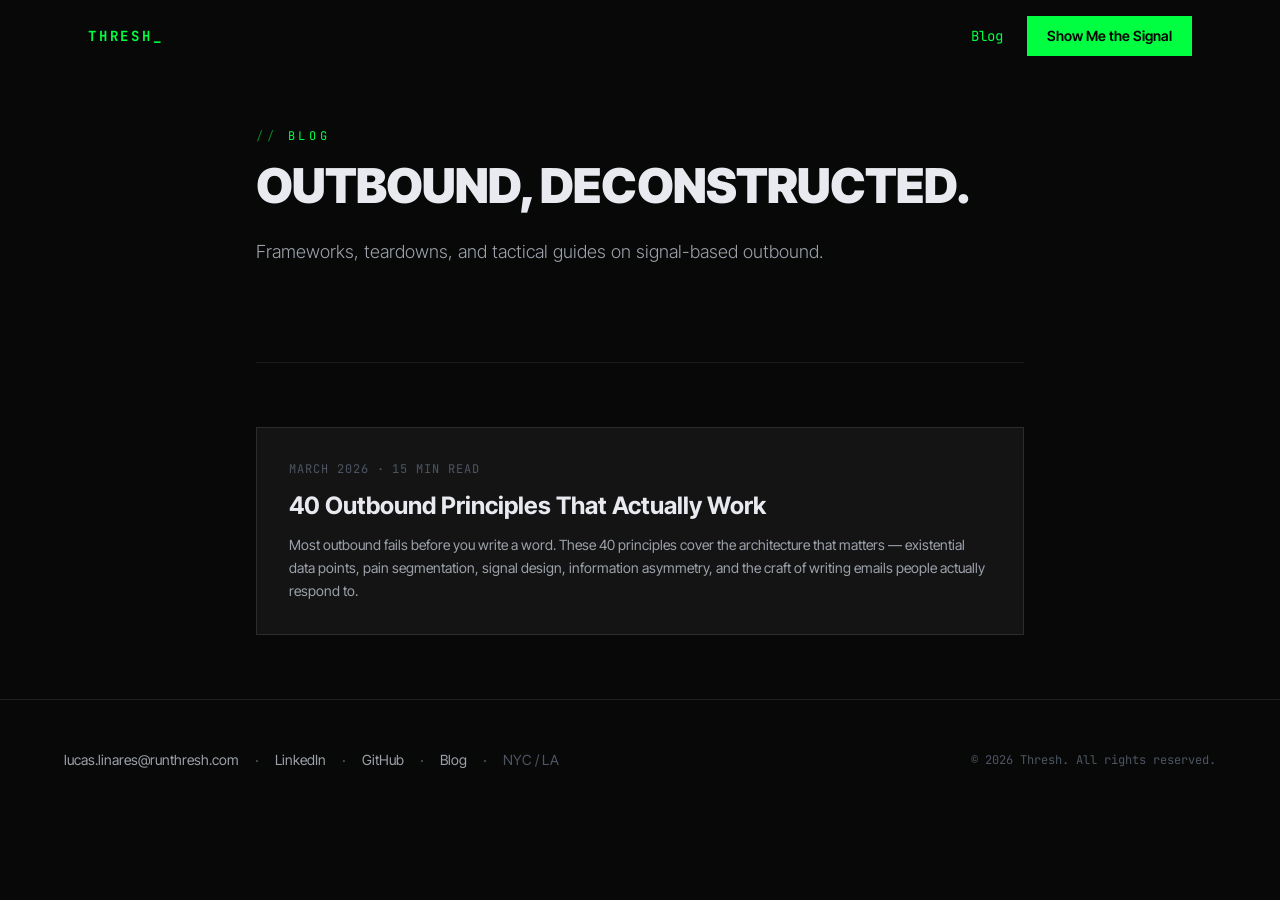
==== blog/index.html @ e8a2a262 "Fix sitemap namespace error and defer blog CSS loading GSC flagged "Incorrect namespace" on sitemap " ====
<!DOCTYPE html>
<html lang="en" class="scroll-smooth">
<head>
    <meta charset="UTF-8">
    <meta name="viewport" content="width=device-width, initial-scale=1.0">
    <title>Blog — Thresh</title>
    <meta name="description" content="Frameworks, teardowns, and tactical guides on signal-based outbound. No fluff. No theory without examples.">
    <meta name="robots" content="index, follow">
    <meta name="theme-color" content="#080808">
    <link rel="icon" href="data:image/svg+xml,<svg xmlns='http://www.w3.org/2000/svg' viewBox='0 0 100 100'><rect width='100' height='100' fill='%23080808'/><text x='50' y='72' font-size='60' font-family='monospace' font-weight='bold' fill='%2300FF41' text-anchor='middle'>T_</text></svg>">
    <link rel="canonical" href="https://runthresh.com/blog/">

    <!-- Open Graph -->
    <meta property="og:type" content="website">
    <meta property="og:title" content="Blog — Thresh">
    <meta property="og:description" content="Frameworks, teardowns, and tactical guides on signal-based outbound. No fluff. No theory without examples.">
    <meta property="og:url" content="https://runthresh.com/blog/">
    <meta property="og:image" content="https://runthresh.com/og-image.png">
    <meta property="og:site_name" content="Thresh">

    <!-- Twitter -->
    <meta name="twitter:card" content="summary_large_image">
    <meta name="twitter:title" content="Blog — Thresh">
    <meta name="twitter:description" content="Frameworks, teardowns, and tactical guides on signal-based outbound. No fluff. No theory without examples.">
    <meta name="twitter:image" content="https://runthresh.com/og-image.png">

    <link rel="preconnect" href="https://fonts.googleapis.com">
    <link rel="preconnect" href="https://fonts.gstatic.com" crossorigin>
    <link rel="preload" as="style" href="https://fonts.googleapis.com/css2?family=Inter+Tight:wght@400;500;600;700;800;900&family=JetBrains+Mono:wght@400;500;700&display=swap" onload="this.onload=null;this.rel='stylesheet'">
    <noscript><link rel="stylesheet" href="https://fonts.googleapis.com/css2?family=Inter+Tight:wght@400;500;600;700;800;900&family=JetBrains+Mono:wght@400;500;700&display=swap"></noscript>

    <link rel="preload" as="style" href="../output.css" onload="this.onload=null;this.rel='stylesheet'">
    <noscript><link rel="stylesheet" href="../output.css"></noscript>
</head>

<body class="bg-brand-bg text-brand-text font-body antialiased">

    <!-- Navigation -->
    <nav class="fixed top-0 left-0 right-0 z-50 border-b border-transparent">
        <div class="max-w-6xl mx-auto px-6 py-4 flex items-center justify-between">
            <a href="/" class="font-mono font-bold text-sm tracking-[0.2em] text-brand-accent hover:text-brand-accent-hover transition-colors">
                THRESH_
            </a>
            <div class="flex items-center gap-6">
                <a href="/blog/" class="text-sm font-mono text-brand-accent transition-colors">Blog</a>
                <a href="/#contact" class="text-sm font-body font-semibold bg-brand-accent text-black px-5 py-2.5 hover:bg-brand-accent-hover btn-primary transition-all">
                    Show Me the Signal
                </a>
            </div>
        </div>
    </nav>

    <main class="relative z-10">

        <section class="pt-32 pb-16 sm:pb-24 px-6">
            <div class="max-w-3xl mx-auto">
                <div class="reveal">
                    <p class="section-label text-xs tracking-[0.3em] text-brand-accent uppercase mb-4">Blog</p>
                    <h1 class="font-display font-[900] section-heading text-3xl sm:text-4xl md:text-5xl leading-[1.1] mb-6">
                        Outbound, deconstructed.
                    </h1>
                    <p class="text-brand-muted text-lg leading-relaxed max-w-2xl font-light">
                        Frameworks, teardowns, and tactical guides on signal-based outbound.
                    </p>
                </div>
            </div>
        </section>

        <div class="divider max-w-3xl mx-auto"></div>

        <section class="py-12 sm:py-16 px-6">
            <div class="max-w-3xl mx-auto">
                <a href="/blog/40-outbound-principles/" class="blog-card reveal">
                    <p class="article-meta mb-3">March 2026 &middot; 15 min read</p>
                    <h2 class="font-display font-bold text-xl sm:text-2xl text-brand-text mb-3">
                        40 Outbound Principles That Actually Work
                    </h2>
                    <p class="text-brand-muted text-sm leading-relaxed">
                        Most outbound fails before you write a word. These 40 principles cover the architecture that matters — existential data points, pain segmentation, signal design, information asymmetry, and the craft of writing emails people actually respond to.
                    </p>
                </a>
            </div>
        </section>

    </main>

    <!-- Footer -->
    <footer class="border-t border-brand-border px-6 py-12 relative z-10">
        <div class="max-w-6xl mx-auto flex flex-col sm:flex-row items-center justify-between gap-6">
            <div class="flex flex-col sm:flex-row items-center gap-4">
                <a href="mailto:lucas.linares@runthresh.com" class="text-sm text-brand-muted hover:text-brand-accent transition-colors">
                    lucas.linares@runthresh.com
                </a>
                <span class="hidden sm:inline text-brand-faint">&middot;</span>
                <a href="https://www.linkedin.com/in/lucas-linares1/" rel="noopener noreferrer" class="text-sm text-brand-muted hover:text-brand-accent transition-colors">
                    LinkedIn
                </a>
                <span class="hidden sm:inline text-brand-faint">&middot;</span>
                <a href="https://github.com/lucasvibecoder" rel="noopener noreferrer" class="text-sm text-brand-muted hover:text-brand-accent transition-colors">
                    GitHub
                </a>
                <span class="hidden sm:inline text-brand-faint">&middot;</span>
                <a href="/blog/" class="text-sm text-brand-muted hover:text-brand-accent transition-colors">
                    Blog
                </a>
                <span class="hidden sm:inline text-brand-faint">&middot;</span>
                <span class="text-sm text-brand-faint">NYC / LA</span>
            </div>
            <p class="font-mono text-xs text-brand-faint">&copy; 2026 Thresh. All rights reserved.</p>
        </div>
    </footer>

    <script>
        // Scroll reveal
        const observer = new IntersectionObserver((entries) => {
            entries.forEach(entry => {
                if (entry.isIntersecting) {
                    entry.target.classList.add('active');
                    observer.unobserve(entry.target);
                }
            });
        }, { threshold: 0.05, rootMargin: '0px 0px -15px 0px' });
        document.querySelectorAll('.reveal').forEach(el => observer.observe(el));

        // Nav scroll behavior
        const nav = document.querySelector('nav');
        let ticking = false;
        window.addEventListener('scroll', () => {
            if (!ticking) {
                requestAnimationFrame(() => {
                    nav.classList.toggle('scrolled', window.scrollY > 60);
                    ticking = false;
                });
                ticking = true;
            }
        });
    </script>

    <!-- Vercel Analytics + Speed Insights -->
    <script defer src="/_vercel/insights/script.js"></script>
    <script>window.si = window.si || function () { (window.siq = window.siq || []).push(arguments); };</script>
    <script defer src="/_vercel/speed-insights/script.js"></script>

</body>
</html>
---- output.css ----
/*! tailwindcss v4.2.1 | MIT License | https://tailwindcss.com */
@layer properties{@supports (((-webkit-hyphens:none)) and (not (margin-trim:inline))) or ((-moz-orient:inline) and (not (color:rgb(from red r g b)))){*,:before,:after,::backdrop{--tw-space-y-reverse:0;--tw-border-style:solid;--tw-leading:initial;--tw-font-weight:initial;--tw-tracking:initial;--tw-outline-style:solid;--tw-ease:initial}}}@layer theme{:root,:host{--font-sans:ui-sans-serif, system-ui, sans-serif, "Apple Color Emoji", "Segoe UI Emoji", "Segoe UI Symbol", "Noto Color Emoji";--font-mono:"JetBrains Mono", monospace;--color-black:#000;--color-white:#fff;--spacing:.25rem;--container-xl:36rem;--container-2xl:42rem;--container-3xl:48rem;--container-4xl:56rem;--container-5xl:64rem;--container-6xl:72rem;--text-xs:.75rem;--text-xs--line-height:calc(1 / .75);--text-sm:.875rem;--text-sm--line-height:calc(1.25 / .875);--text-base:1rem;--text-base--line-height:calc(1.5 / 1);--text-lg:1.125rem;--text-lg--line-height:calc(1.75 / 1.125);--text-xl:1.25rem;--text-xl--line-height:calc(1.75 / 1.25);--text-2xl:1.5rem;--text-2xl--line-height:calc(2 / 1.5);--text-3xl:1.875rem;--text-3xl--line-height:calc(2.25 / 1.875);--text-4xl:2.25rem;--text-4xl--line-height:calc(2.5 / 2.25);--text-5xl:3rem;--text-5xl--line-height:1;--text-6xl:3.75rem;--text-6xl--line-height:1;--text-7xl:4.5rem;--text-7xl--line-height:1;--font-weight-light:300;--font-weight-medium:500;--font-weight-semibold:600;--font-weight-bold:700;--tracking-tight:-.025em;--tracking-wider:.05em;--leading-relaxed:1.625;--ease-in-out:cubic-bezier(.4, 0, .2, 1);--default-transition-duration:.15s;--default-transition-timing-function:cubic-bezier(.4, 0, .2, 1);--default-font-family:var(--font-sans);--default-mono-font-family:var(--font-mono);--color-brand-bg:#080808;--color-brand-surface:#141414;--color-brand-border:#ffffff1a;--color-brand-accent:#00ff41;--color-brand-accent-hover:#3f6;--color-brand-secondary:#d4622b;--color-brand-text:#e8eaf0;--color-brand-muted:#9ca1aa;--color-brand-faint:#4d5562;--font-display:"Inter Tight", sans-serif;--font-body:"Inter Tight", sans-serif}}@layer base{*,:after,:before,::backdrop{box-sizing:border-box;border:0 solid;margin:0;padding:0}::file-selector-button{box-sizing:border-box;border:0 solid;margin:0;padding:0}html,:host{-webkit-text-size-adjust:100%;tab-size:4;line-height:1.5;font-family:var(--default-font-family,ui-sans-serif, system-ui, sans-serif, "Apple Color Emoji", "Segoe UI Emoji", "Segoe UI Symbol", "Noto Color Emoji");font-feature-settings:var(--default-font-feature-settings,normal);font-variation-settings:var(--default-font-variation-settings,normal);-webkit-tap-highlight-color:transparent}hr{height:0;color:inherit;border-top-width:1px}abbr:where([title]){-webkit-text-decoration:underline dotted;text-decoration:underline dotted}h1,h2,h3,h4,h5,h6{font-size:inherit;font-weight:inherit}a{color:inherit;-webkit-text-decoration:inherit;-webkit-text-decoration:inherit;-webkit-text-decoration:inherit;text-decoration:inherit}b,strong{font-weight:bolder}code,kbd,samp,pre{font-family:var(--default-mono-font-family,ui-monospace, SFMono-Regular, Menlo, Monaco, Consolas, "Liberation Mono", "Courier New", monospace);font-feature-settings:var(--default-mono-font-feature-settings,normal);font-variation-settings:var(--default-mono-font-variation-settings,normal);font-size:1em}small{font-size:80%}sub,sup{vertical-align:baseline;font-size:75%;line-height:0;position:relative}sub{bottom:-.25em}sup{top:-.5em}table{text-indent:0;border-color:inherit;border-collapse:collapse}:-moz-focusring{outline:auto}progress{vertical-align:baseline}summary{display:list-item}ol,ul,menu{list-style:none}img,svg,video,canvas,audio,iframe,embed,object{vertical-align:middle;display:block}img,video{max-width:100%;height:auto}button,input,select,optgroup,textarea{font:inherit;font-feature-settings:inherit;font-variation-settings:inherit;letter-spacing:inherit;color:inherit;opacity:1;background-color:#0000;border-radius:0}::file-selector-button{font:inherit;font-feature-settings:inherit;font-variation-settings:inherit;letter-spacing:inherit;color:inherit;opacity:1;background-color:#0000;border-radius:0}:where(select:is([multiple],[size])) optgroup{font-weight:bolder}:where(select:is([multiple],[size])) optgroup option{padding-inline-start:20px}::file-selector-button{margin-inline-end:4px}::placeholder{opacity:1}@supports (not ((-webkit-appearance:-apple-pay-button))) or (contain-intrinsic-size:1px){::placeholder{color:currentColor}@supports (color:color-mix(in lab, red, red)){::placeholder{color:color-mix(in oklab, currentcolor 50%, transparent)}}}textarea{resize:vertical}::-webkit-search-decoration{-webkit-appearance:none}::-webkit-date-and-time-value{min-height:1lh;text-align:inherit}::-webkit-datetime-edit{display:inline-flex}::-webkit-datetime-edit-fields-wrapper{padding:0}::-webkit-datetime-edit{padding-block:0}::-webkit-datetime-edit-year-field{padding-block:0}::-webkit-datetime-edit-month-field{padding-block:0}::-webkit-datetime-edit-day-field{padding-block:0}::-webkit-datetime-edit-hour-field{padding-block:0}::-webkit-datetime-edit-minute-field{padding-block:0}::-webkit-datetime-edit-second-field{padding-block:0}::-webkit-datetime-edit-millisecond-field{padding-block:0}::-webkit-datetime-edit-meridiem-field{padding-block:0}::-webkit-calendar-picker-indicator{line-height:1}:-moz-ui-invalid{box-shadow:none}button,input:where([type=button],[type=reset],[type=submit]){appearance:button}::file-selector-button{appearance:button}::-webkit-inner-spin-button{height:auto}::-webkit-outer-spin-button{height:auto}[hidden]:where(:not([hidden=until-found])){display:none!important}}@layer components;@layer utilities{.invisible{visibility:hidden}.visible{visibility:visible}.fixed{position:fixed}.relative{position:relative}.static{position:static}.start{inset-inline-start:var(--spacing)}.end{inset-inline-end:var(--spacing)}.top-0{top:calc(var(--spacing) * 0)}.right-0{right:calc(var(--spacing) * 0)}.left-0{left:calc(var(--spacing) * 0)}.z-10{z-index:10}.z-50{z-index:50}.container{width:100%}@media (min-width:40rem){.container{max-width:40rem}}@media (min-width:48rem){.container{max-width:48rem}}@media (min-width:64rem){.container{max-width:64rem}}@media (min-width:80rem){.container{max-width:80rem}}@media (min-width:96rem){.container{max-width:96rem}}.mx-auto{margin-inline:auto}.my-12{margin-block:calc(var(--spacing) * 12)}.mt-4{margin-top:calc(var(--spacing) * 4)}.mt-8{margin-top:calc(var(--spacing) * 8)}.mt-10{margin-top:calc(var(--spacing) * 10)}.mt-16{margin-top:calc(var(--spacing) * 16)}.mb-2{margin-bottom:calc(var(--spacing) * 2)}.mb-3{margin-bottom:calc(var(--spacing) * 3)}.mb-4{margin-bottom:calc(var(--spacing) * 4)}.mb-6{margin-bottom:calc(var(--spacing) * 6)}.mb-8{margin-bottom:calc(var(--spacing) * 8)}.mb-10{margin-bottom:calc(var(--spacing) * 10)}.mb-12{margin-bottom:calc(var(--spacing) * 12)}.mb-16{margin-bottom:calc(var(--spacing) * 16)}.block{display:block}.flex{display:flex}.grid{display:grid}.hidden{display:none}.inline{display:inline}.inline-block{display:inline-block}.table{display:table}.h-2{height:calc(var(--spacing) * 2)}.h-5{height:calc(var(--spacing) * 5)}.min-h-screen{min-height:100vh}.w-2{width:calc(var(--spacing) * 2)}.w-full{width:100%}.max-w-2xl{max-width:var(--container-2xl)}.max-w-3xl{max-width:var(--container-3xl)}.max-w-4xl{max-width:var(--container-4xl)}.max-w-5xl{max-width:var(--container-5xl)}.max-w-6xl{max-width:var(--container-6xl)}.max-w-xl{max-width:var(--container-xl)}.grow{flex-grow:1}.scroll-mt-20{scroll-margin-top:calc(var(--spacing) * 20)}.grid-cols-1{grid-template-columns:repeat(1,minmax(0,1fr))}.flex-col{flex-direction:column}.items-center{align-items:center}.justify-between{justify-content:space-between}.justify-center{justify-content:center}.gap-2{gap:calc(var(--spacing) * 2)}.gap-4{gap:calc(var(--spacing) * 4)}.gap-5{gap:calc(var(--spacing) * 5)}.gap-6{gap:calc(var(--spacing) * 6)}.gap-8{gap:calc(var(--spacing) * 8)}.gap-16{gap:calc(var(--spacing) * 16)}:where(.space-y-5>:not(:last-child)){--tw-space-y-reverse:0;margin-block-start:calc(calc(var(--spacing) * 5) * var(--tw-space-y-reverse));margin-block-end:calc(calc(var(--spacing) * 5) * calc(1 - var(--tw-space-y-reverse)))}:where(.space-y-8>:not(:last-child)){--tw-space-y-reverse:0;margin-block-start:calc(calc(var(--spacing) * 8) * var(--tw-space-y-reverse));margin-block-end:calc(calc(var(--spacing) * 8) * calc(1 - var(--tw-space-y-reverse)))}.overflow-hidden{overflow:hidden}.scroll-smooth{scroll-behavior:smooth}.rounded{border-radius:.25rem}.border{border-style:var(--tw-border-style);border-width:1px}.border-t{border-top-style:var(--tw-border-style);border-top-width:1px}.border-b{border-bottom-style:var(--tw-border-style);border-bottom-width:1px}.border-brand-border{border-color:var(--color-brand-border)}.border-brand-secondary{border-color:var(--color-brand-secondary)}.border-transparent{border-color:#0000}.bg-brand-accent{background-color:var(--color-brand-accent)}.bg-brand-bg{background-color:var(--color-brand-bg)}.bg-brand-surface{background-color:var(--color-brand-surface)}.p-6{padding:calc(var(--spacing) * 6)}.p-8{padding:calc(var(--spacing) * 8)}.p-10{padding:calc(var(--spacing) * 10)}.px-5{padding-inline:calc(var(--spacing) * 5)}.px-6{padding-inline:calc(var(--spacing) * 6)}.px-8{padding-inline:calc(var(--spacing) * 8)}.py-2\.5{padding-block:calc(var(--spacing) * 2.5)}.py-4{padding-block:calc(var(--spacing) * 4)}.py-8{padding-block:calc(var(--spacing) * 8)}.py-12{padding-block:calc(var(--spacing) * 12)}.py-16{padding-block:calc(var(--spacing) * 16)}.py-24{padding-block:calc(var(--spacing) * 24)}.pt-2{padding-top:calc(var(--spacing) * 2)}.pt-20{padding-top:calc(var(--spacing) * 20)}.pt-32{padding-top:calc(var(--spacing) * 32)}.pb-8{padding-bottom:calc(var(--spacing) * 8)}.pb-12{padding-bottom:calc(var(--spacing) * 12)}.pb-16{padding-bottom:calc(var(--spacing) * 16)}.text-center{text-align:center}.font-body{font-family:var(--font-body)}.font-display{font-family:var(--font-display)}.font-mono{font-family:var(--font-mono)}.text-2xl{font-size:var(--text-2xl);line-height:var(--tw-leading,var(--text-2xl--line-height))}.text-3xl{font-size:var(--text-3xl);line-height:var(--tw-leading,var(--text-3xl--line-height))}.text-4xl{font-size:var(--text-4xl);line-height:var(--tw-leading,var(--text-4xl--line-height))}.text-base{font-size:var(--text-base);line-height:var(--tw-leading,var(--text-base--line-height))}.text-lg{font-size:var(--text-lg);line-height:var(--tw-leading,var(--text-lg--line-height))}.text-sm{font-size:var(--text-sm);line-height:var(--tw-leading,var(--text-sm--line-height))}.text-xl{font-size:var(--text-xl);line-height:var(--tw-leading,var(--text-xl--line-height))}.text-xs{font-size:var(--text-xs);line-height:var(--tw-leading,var(--text-xs--line-height))}.text-\[10px\]{font-size:10px}.leading-\[1\.1\]{--tw-leading:1.1;line-height:1.1}.leading-\[1\.05\]{--tw-leading:1.05;line-height:1.05}.leading-relaxed{--tw-leading:var(--leading-relaxed);line-height:var(--leading-relaxed)}.font-\[900\]{--tw-font-weight:900;font-weight:900}.font-bold{--tw-font-weight:var(--font-weight-bold);font-weight:var(--font-weight-bold)}.font-light{--tw-font-weight:var(--font-weight-light);font-weight:var(--font-weight-light)}.font-medium{--tw-font-weight:var(--font-weight-medium);font-weight:var(--font-weight-medium)}.font-semibold{--tw-font-weight:var(--font-weight-semibold);font-weight:var(--font-weight-semibold)}.tracking-\[0\.2em\]{--tw-tracking:.2em;letter-spacing:.2em}.tracking-\[0\.3em\]{--tw-tracking:.3em;letter-spacing:.3em}.tracking-\[0\.15em\]{--tw-tracking:.15em;letter-spacing:.15em}.tracking-tight{--tw-tracking:var(--tracking-tight);letter-spacing:var(--tracking-tight)}.tracking-wider{--tw-tracking:var(--tracking-wider);letter-spacing:var(--tracking-wider)}.text-black{color:var(--color-black)}.text-brand-accent{color:var(--color-brand-accent)}.text-brand-faint{color:var(--color-brand-faint)}.text-brand-muted{color:var(--color-brand-muted)}.text-brand-secondary{color:var(--color-brand-secondary)}.text-brand-text{color:var(--color-brand-text)}.uppercase{text-transform:uppercase}.antialiased{-webkit-font-smoothing:antialiased;-moz-osx-font-smoothing:grayscale}.opacity-40{opacity:.4}.outline{outline-style:var(--tw-outline-style);outline-width:1px}.transition{transition-property:color,background-color,border-color,outline-color,text-decoration-color,fill,stroke,--tw-gradient-from,--tw-gradient-via,--tw-gradient-to,opacity,box-shadow,transform,translate,scale,rotate,filter,-webkit-backdrop-filter,backdrop-filter,display,content-visibility,overlay,pointer-events;transition-timing-function:var(--tw-ease,var(--default-transition-timing-function));transition-duration:var(--tw-duration,var(--default-transition-duration))}.transition-all{transition-property:all;transition-timing-function:var(--tw-ease,var(--default-transition-timing-function));transition-duration:var(--tw-duration,var(--default-transition-duration))}.transition-colors{transition-property:color,background-color,border-color,outline-color,text-decoration-color,fill,stroke,--tw-gradient-from,--tw-gradient-via,--tw-gradient-to;transition-timing-function:var(--tw-ease,var(--default-transition-timing-function));transition-duration:var(--tw-duration,var(--default-transition-duration))}.transition-opacity{transition-property:opacity;transition-timing-function:var(--tw-ease,var(--default-transition-timing-function));transition-duration:var(--tw-duration,var(--default-transition-duration))}.ease-in-out{--tw-ease:var(--ease-in-out);transition-timing-function:var(--ease-in-out)}@media (hover:hover){.hover\:bg-brand-accent-hover:hover{background-color:var(--color-brand-accent-hover)}.hover\:bg-brand-secondary:hover{background-color:var(--color-brand-secondary)}.hover\:text-brand-accent:hover{color:var(--color-brand-accent)}.hover\:text-brand-accent-hover:hover{color:var(--color-brand-accent-hover)}.hover\:text-white:hover{color:var(--color-white)}.hover\:opacity-70:hover{opacity:.7}}@media (min-width:40rem){.sm\:mt-0{margin-top:calc(var(--spacing) * 0)}.sm\:block{display:block}.sm\:inline{display:inline}.sm\:w-auto{width:auto}.sm\:grid-cols-2{grid-template-columns:repeat(2,minmax(0,1fr))}.sm\:flex-row{flex-direction:row}.sm\:p-16{padding:calc(var(--spacing) * 16)}.sm\:py-12{padding-block:calc(var(--spacing) * 12)}.sm\:py-16{padding-block:calc(var(--spacing) * 16)}.sm\:py-20{padding-block:calc(var(--spacing) * 20)}.sm\:py-24{padding-block:calc(var(--spacing) * 24)}.sm\:py-32{padding-block:calc(var(--spacing) * 32)}.sm\:pb-24{padding-bottom:calc(var(--spacing) * 24)}.sm\:pb-32{padding-bottom:calc(var(--spacing) * 32)}.sm\:text-2xl{font-size:var(--text-2xl);line-height:var(--tw-leading,var(--text-2xl--line-height))}.sm\:text-3xl{font-size:var(--text-3xl);line-height:var(--tw-leading,var(--text-3xl--line-height))}.sm\:text-4xl{font-size:var(--text-4xl);line-height:var(--tw-leading,var(--text-4xl--line-height))}.sm\:text-5xl{font-size:var(--text-5xl);line-height:var(--tw-leading,var(--text-5xl--line-height))}.sm\:text-lg{font-size:var(--text-lg);line-height:var(--tw-leading,var(--text-lg--line-height))}}@media (min-width:48rem){.md\:grid-cols-2{grid-template-columns:repeat(2,minmax(0,1fr))}.md\:grid-cols-3{grid-template-columns:repeat(3,minmax(0,1fr))}.md\:text-4xl{font-size:var(--text-4xl);line-height:var(--tw-leading,var(--text-4xl--line-height))}.md\:text-5xl{font-size:var(--text-5xl);line-height:var(--tw-leading,var(--text-5xl--line-height))}.md\:text-6xl{font-size:var(--text-6xl);line-height:var(--tw-leading,var(--text-6xl--line-height))}}@media (min-width:64rem){.lg\:text-7xl{font-size:var(--text-7xl);line-height:var(--tw-leading,var(--text-7xl--line-height))}}}.reveal{opacity:0;will-change:opacity, transform;transition:opacity .5s cubic-bezier(.22,1,.36,1),transform .5s cubic-bezier(.22,1,.36,1);transform:translateY(20px)}.reveal.active{opacity:1;transform:translateY(0)}.stagger>.reveal:first-child{transition-delay:0s}.stagger>.reveal:nth-child(2){transition-delay:.12s}.stagger>.reveal:nth-child(3){transition-delay:.24s}.stagger>.reveal:nth-child(4){transition-delay:.36s}nav{transition:background-color .3s cubic-bezier(.4,1,.75,.9),border-color .3s cubic-bezier(.4,1,.75,.9),box-shadow .3s cubic-bezier(.4,1,.75,.9)}nav.scrolled{background-color:#080808f2;box-shadow:0 1px #ffffff0f,0 4px 12px #0000004d}@media (min-width:768px){nav.scrolled{-webkit-backdrop-filter:blur(16px);background-color:#080808eb}}.panel{transition:box-shadow .3s cubic-bezier(.4,1,.75,.9),transform .3s cubic-bezier(.4,1,.75,.9);box-shadow:inset 0 0 0 1px #ffffff1a,inset 0 .5px #ffffff0f,0 0 10px #00000026}@media (min-width:768px){.card-lift{transition:box-shadow .3s cubic-bezier(.4,1,.75,.9),transform .3s cubic-bezier(.4,1,.75,.9)}.card-lift:hover{transform:translateY(-2px);box-shadow:inset 0 0 0 1px #00ff4140,inset 0 .5px #00ff4126,0 4px 24px #00ff4114}}.btn-primary{transition:all .3s cubic-bezier(.4,1,.75,.9)}.btn-primary:hover{box-shadow:0 4px 20px #00ff4140}.btn-secondary{transition:all .3s cubic-bezier(.4,1,.75,.9)}.btn-secondary:hover{box-shadow:0 4px 20px #d4622b40}.divider{background:#ffffff14;height:1px}.headline-accent{color:#00ff41}.section-heading{text-transform:uppercase;letter-spacing:-.02em}.section-label{font-family:JetBrains Mono,monospace}.section-label:before{content:"// ";opacity:.5}.email-card{background:#111;border:none;border-radius:0;font-family:JetBrains Mono,monospace;overflow:hidden;box-shadow:inset 0 0 0 1px #ffffff1a,inset 0 .5px #ffffff0f,0 0 10px #00000026}.email-bar{background:#181818;border-bottom:1px solid #ffffff14;align-items:center;gap:8px;padding:12px 16px;display:flex}.email-dot{border-radius:0;width:8px;height:8px}.email-dot:first-child{opacity:.3;background:#00ff41}.email-dot:nth-child(2){opacity:.6;background:#00ff41}.email-dot:nth-child(3){opacity:1;background:#00ff41}.email-label{color:#00ff41;letter-spacing:.05em;margin-left:8px;font-family:JetBrains Mono,monospace;font-size:11px}.email-body{color:#c5cbd3;padding:24px 28px;font-size:14px;line-height:1.8}@media (max-width:640px){.email-body{padding:16px 18px;font-size:13px;line-height:1.7}}.provenance-label{letter-spacing:.02em;color:#c5cbd3;font-family:JetBrains Mono,monospace;font-size:13px}.form-input{color:#e8eaf0;background:#111;border:1px solid #0000;border-radius:0;width:100%;min-height:48px;padding:14px 16px;font-family:JetBrains Mono,monospace;font-size:15px;transition:box-shadow .3s cubic-bezier(.4,1,.75,.9);box-shadow:inset 0 0 0 1px #ffffff1a,inset 0 -1px 1px #ffffff0a}.form-input:focus{outline:none;box-shadow:inset 0 0 0 1px #00ff4166,inset 0 -1px 1px #00ff411a}.form-input::placeholder{color:#4d5562}@keyframes gentle-bounce{0%,to{transform:translateY(0)}50%{transform:translateY(6px)}}.list-check li:before{content:">";color:#00ff41;margin-right:12px;font-family:JetBrains Mono,monospace;font-weight:700}.list-x li:before{content:"//";color:#4d5562;margin-right:12px;font-family:JetBrains Mono,monospace;font-weight:700}.typing-cursor:after{content:"█";color:#00ff41;animation:1s step-end infinite blink-cursor}@keyframes blink-cursor{0%,to{opacity:1}50%{opacity:0}}@media (min-width:768px){.signal-monitor{animation:3s ease-in-out infinite signal-glow}}@keyframes signal-glow{0%,to{box-shadow:inset 0 0 0 1px #00ff4114,inset 0 .5px #00ff410a,0 0 #00ff4100}50%{box-shadow:inset 0 0 0 1px #00ff4114,inset 0 .5px #00ff410a,0 0 20px #00ff410f}}.dossier-card{position:relative;overflow:hidden}.dossier-card:before{content:"SIGNAL VERIFIED";color:#00ff410a;letter-spacing:.15em;white-space:nowrap;pointer-events:none;font-family:JetBrains Mono,monospace;font-size:28px;font-weight:700;position:absolute;top:50%;left:50%;transform:translate(-50%,-50%)rotate(-35deg)}@media (hover:hover){.redacted-item{color:#141414;cursor:pointer;background:#141414;padding:2px 4px;transition:color .3s,background .3s}.redacted-item:hover,.redacted-item:focus{color:#00ff41;background:0 0}}.form-input:focus-visible,.btn-primary:focus-visible,.btn-secondary:focus-visible{outline:none;box-shadow:0 0 0 2px #00ff414d}@supports (min-height:100dvh){section.min-h-screen{min-height:100dvh}}@media (min-width:768px){body:after{content:"";pointer-events:none;z-index:1;background:repeating-linear-gradient(0deg,#00ff4102 0 1px,#0000 1px 3px);width:100%;height:100%;position:fixed;top:0;left:0}}.prose{color:#c5cbd3;max-width:48rem;margin-left:auto;margin-right:auto;font-size:17px;line-height:1.8}.prose>*+*{margin-top:1.5em}.prose p{margin-top:1.25em;margin-bottom:1.25em}.prose strong{color:#e8eaf0;font-weight:600}.prose h2{text-transform:uppercase;letter-spacing:-.02em;color:#e8eaf0;border-bottom:1px solid #ffffff1a;margin-top:3rem;margin-bottom:1.5rem;padding-bottom:.75rem;font-family:Inter Tight,sans-serif;font-size:1.5rem;font-weight:700}.prose h3{color:#e8eaf0;margin-top:2rem;margin-bottom:.75rem;font-family:Inter Tight,sans-serif;font-size:1.15rem;font-weight:600}.prose ul{padding-left:0;list-style:none}.prose ul li{margin-bottom:.75em;padding-left:1.75em;position:relative}.prose ul li:before{content:">";color:#00ff41;font-family:JetBrains Mono,monospace;font-weight:700;position:absolute;left:0}.prose ol{counter-reset:prose-counter;padding-left:0;list-style:none}.prose ol li{counter-increment:prose-counter;margin-bottom:.75em;padding-left:2.5em;position:relative}.prose ol li:before{content:counter(prose-counter, decimal-leading-zero) "_";color:#00ff41;font-family:JetBrains Mono,monospace;font-size:.85em;font-weight:500;position:absolute;left:0}.prose blockquote{color:#c5cbd3;background:#141414;border-left:2px solid #00ff41;margin:1.5em 0;padding:1.25em 1.5em;font-family:JetBrains Mono,monospace;font-size:.875rem;line-height:1.7}.prose blockquote p{margin:.5em 0}.prose code{color:#00ff41;background:#00ff4114;padding:.15em .4em;font-family:JetBrains Mono,monospace;font-size:.85em}.prose pre{color:#c5cbd3;background:#111;padding:1.25em 1.5em;font-family:JetBrains Mono,monospace;font-size:.85rem;line-height:1.6;overflow-x:auto;box-shadow:inset 0 0 0 1px #ffffff1a,inset 0 .5px #ffffff0f}.prose pre code{color:inherit;background:0 0;padding:0}.principle{border-bottom:1px solid #ffffff0f;padding:1.25rem 0}.principle:last-child{border-bottom:none}.principle-number{color:#00ff41;margin-bottom:.35rem;font-family:JetBrains Mono,monospace;font-size:.8rem;font-weight:500}.principle-statement{color:#e8eaf0;margin-bottom:.5rem;font-family:Inter Tight,sans-serif;font-size:1rem;font-weight:600;line-height:1.5}.principle-context{color:#9ca1aa;font-size:.9rem;line-height:1.7}.blog-card{background:#141414;border:1px solid #ffffff1a;padding:2rem;text-decoration:none;transition:box-shadow .3s cubic-bezier(.4,1,.75,.9),transform .3s cubic-bezier(.4,1,.75,.9),border-color .3s cubic-bezier(.4,1,.75,.9);display:block}.blog-card:hover{border-color:#00ff4140;transform:translateY(-2px);box-shadow:inset 0 0 0 1px #00ff4126,0 4px 24px #00ff4114}.article-meta{text-transform:uppercase;letter-spacing:.08em;color:#4d5562;font-family:JetBrains Mono,monospace;font-size:.75rem}.back-link{color:#9ca1aa;font-family:JetBrains Mono,monospace;font-size:.8rem;text-decoration:none;transition:color .2s}.back-link:hover{color:#00ff41}@media (max-width:640px){.prose{font-size:15px;line-height:1.75}.prose h2{font-size:1.25rem}.prose blockquote{padding:1em 1.25em;font-size:.8rem}.principle-statement{font-size:.95rem}.principle-context{font-size:.85rem}}@property --tw-space-y-reverse{syntax:"*";inherits:false;initial-value:0}@property --tw-border-style{syntax:"*";inherits:false;initial-value:solid}@property --tw-leading{syntax:"*";inherits:false}@property --tw-font-weight{syntax:"*";inherits:false}@property --tw-tracking{syntax:"*";inherits:false}@property --tw-outline-style{syntax:"*";inherits:false;initial-value:solid}@property --tw-ease{syntax:"*";inherits:false}
---- output.css ----
/*! tailwindcss v4.2.1 | MIT License | https://tailwindcss.com */
@layer properties{@supports (((-webkit-hyphens:none)) and (not (margin-trim:inline))) or ((-moz-orient:inline) and (not (color:rgb(from red r g b)))){*,:before,:after,::backdrop{--tw-space-y-reverse:0;--tw-border-style:solid;--tw-leading:initial;--tw-font-weight:initial;--tw-tracking:initial;--tw-outline-style:solid;--tw-ease:initial}}}@layer theme{:root,:host{--font-sans:ui-sans-serif, system-ui, sans-serif, "Apple Color Emoji", "Segoe UI Emoji", "Segoe UI Symbol", "Noto Color Emoji";--font-mono:"JetBrains Mono", monospace;--color-black:#000;--color-white:#fff;--spacing:.25rem;--container-xl:36rem;--container-2xl:42rem;--container-3xl:48rem;--container-4xl:56rem;--container-5xl:64rem;--container-6xl:72rem;--text-xs:.75rem;--text-xs--line-height:calc(1 / .75);--text-sm:.875rem;--text-sm--line-height:calc(1.25 / .875);--text-base:1rem;--text-base--line-height:calc(1.5 / 1);--text-lg:1.125rem;--text-lg--line-height:calc(1.75 / 1.125);--text-xl:1.25rem;--text-xl--line-height:calc(1.75 / 1.25);--text-2xl:1.5rem;--text-2xl--line-height:calc(2 / 1.5);--text-3xl:1.875rem;--text-3xl--line-height:calc(2.25 / 1.875);--text-4xl:2.25rem;--text-4xl--line-height:calc(2.5 / 2.25);--text-5xl:3rem;--text-5xl--line-height:1;--text-6xl:3.75rem;--text-6xl--line-height:1;--text-7xl:4.5rem;--text-7xl--line-height:1;--font-weight-light:300;--font-weight-medium:500;--font-weight-semibold:600;--font-weight-bold:700;--tracking-tight:-.025em;--tracking-wider:.05em;--leading-relaxed:1.625;--ease-in-out:cubic-bezier(.4, 0, .2, 1);--default-transition-duration:.15s;--default-transition-timing-function:cubic-bezier(.4, 0, .2, 1);--default-font-family:var(--font-sans);--default-mono-font-family:var(--font-mono);--color-brand-bg:#080808;--color-brand-surface:#141414;--color-brand-border:#ffffff1a;--color-brand-accent:#00ff41;--color-brand-accent-hover:#3f6;--color-brand-secondary:#d4622b;--color-brand-text:#e8eaf0;--color-brand-muted:#9ca1aa;--color-brand-faint:#4d5562;--font-display:"Inter Tight", sans-serif;--font-body:"Inter Tight", sans-serif}}@layer base{*,:after,:before,::backdrop{box-sizing:border-box;border:0 solid;margin:0;padding:0}::file-selector-button{box-sizing:border-box;border:0 solid;margin:0;padding:0}html,:host{-webkit-text-size-adjust:100%;tab-size:4;line-height:1.5;font-family:var(--default-font-family,ui-sans-serif, system-ui, sans-serif, "Apple Color Emoji", "Segoe UI Emoji", "Segoe UI Symbol", "Noto Color Emoji");font-feature-settings:var(--default-font-feature-settings,normal);font-variation-settings:var(--default-font-variation-settings,normal);-webkit-tap-highlight-color:transparent}hr{height:0;color:inherit;border-top-width:1px}abbr:where([title]){-webkit-text-decoration:underline dotted;text-decoration:underline dotted}h1,h2,h3,h4,h5,h6{font-size:inherit;font-weight:inherit}a{color:inherit;-webkit-text-decoration:inherit;-webkit-text-decoration:inherit;-webkit-text-decoration:inherit;text-decoration:inherit}b,strong{font-weight:bolder}code,kbd,samp,pre{font-family:var(--default-mono-font-family,ui-monospace, SFMono-Regular, Menlo, Monaco, Consolas, "Liberation Mono", "Courier New", monospace);font-feature-settings:var(--default-mono-font-feature-settings,normal);font-variation-settings:var(--default-mono-font-variation-settings,normal);font-size:1em}small{font-size:80%}sub,sup{vertical-align:baseline;font-size:75%;line-height:0;position:relative}sub{bottom:-.25em}sup{top:-.5em}table{text-indent:0;border-color:inherit;border-collapse:collapse}:-moz-focusring{outline:auto}progress{vertical-align:baseline}summary{display:list-item}ol,ul,menu{list-style:none}img,svg,video,canvas,audio,iframe,embed,object{vertical-align:middle;display:block}img,video{max-width:100%;height:auto}button,input,select,optgroup,textarea{font:inherit;font-feature-settings:inherit;font-variation-settings:inherit;letter-spacing:inherit;color:inherit;opacity:1;background-color:#0000;border-radius:0}::file-selector-button{font:inherit;font-feature-settings:inherit;font-variation-settings:inherit;letter-spacing:inherit;color:inherit;opacity:1;background-color:#0000;border-radius:0}:where(select:is([multiple],[size])) optgroup{font-weight:bolder}:where(select:is([multiple],[size])) optgroup option{padding-inline-start:20px}::file-selector-button{margin-inline-end:4px}::placeholder{opacity:1}@supports (not ((-webkit-appearance:-apple-pay-button))) or (contain-intrinsic-size:1px){::placeholder{color:currentColor}@supports (color:color-mix(in lab, red, red)){::placeholder{color:color-mix(in oklab, currentcolor 50%, transparent)}}}textarea{resize:vertical}::-webkit-search-decoration{-webkit-appearance:none}::-webkit-date-and-time-value{min-height:1lh;text-align:inherit}::-webkit-datetime-edit{display:inline-flex}::-webkit-datetime-edit-fields-wrapper{padding:0}::-webkit-datetime-edit{padding-block:0}::-webkit-datetime-edit-year-field{padding-block:0}::-webkit-datetime-edit-month-field{padding-block:0}::-webkit-datetime-edit-day-field{padding-block:0}::-webkit-datetime-edit-hour-field{padding-block:0}::-webkit-datetime-edit-minute-field{padding-block:0}::-webkit-datetime-edit-second-field{padding-block:0}::-webkit-datetime-edit-millisecond-field{padding-block:0}::-webkit-datetime-edit-meridiem-field{padding-block:0}::-webkit-calendar-picker-indicator{line-height:1}:-moz-ui-invalid{box-shadow:none}button,input:where([type=button],[type=reset],[type=submit]){appearance:button}::file-selector-button{appearance:button}::-webkit-inner-spin-button{height:auto}::-webkit-outer-spin-button{height:auto}[hidden]:where(:not([hidden=until-found])){display:none!important}}@layer components;@layer utilities{.invisible{visibility:hidden}.visible{visibility:visible}.fixed{position:fixed}.relative{position:relative}.static{position:static}.start{inset-inline-start:var(--spacing)}.end{inset-inline-end:var(--spacing)}.top-0{top:calc(var(--spacing) * 0)}.right-0{right:calc(var(--spacing) * 0)}.left-0{left:calc(var(--spacing) * 0)}.z-10{z-index:10}.z-50{z-index:50}.container{width:100%}@media (min-width:40rem){.container{max-width:40rem}}@media (min-width:48rem){.container{max-width:48rem}}@media (min-width:64rem){.container{max-width:64rem}}@media (min-width:80rem){.container{max-width:80rem}}@media (min-width:96rem){.container{max-width:96rem}}.mx-auto{margin-inline:auto}.my-12{margin-block:calc(var(--spacing) * 12)}.mt-4{margin-top:calc(var(--spacing) * 4)}.mt-8{margin-top:calc(var(--spacing) * 8)}.mt-10{margin-top:calc(var(--spacing) * 10)}.mt-16{margin-top:calc(var(--spacing) * 16)}.mb-2{margin-bottom:calc(var(--spacing) * 2)}.mb-3{margin-bottom:calc(var(--spacing) * 3)}.mb-4{margin-bottom:calc(var(--spacing) * 4)}.mb-6{margin-bottom:calc(var(--spacing) * 6)}.mb-8{margin-bottom:calc(var(--spacing) * 8)}.mb-10{margin-bottom:calc(var(--spacing) * 10)}.mb-12{margin-bottom:calc(var(--spacing) * 12)}.mb-16{margin-bottom:calc(var(--spacing) * 16)}.block{display:block}.flex{display:flex}.grid{display:grid}.hidden{display:none}.inline{display:inline}.inline-block{display:inline-block}.table{display:table}.h-2{height:calc(var(--spacing) * 2)}.h-5{height:calc(var(--spacing) * 5)}.min-h-screen{min-height:100vh}.w-2{width:calc(var(--spacing) * 2)}.w-full{width:100%}.max-w-2xl{max-width:var(--container-2xl)}.max-w-3xl{max-width:var(--container-3xl)}.max-w-4xl{max-width:var(--container-4xl)}.max-w-5xl{max-width:var(--container-5xl)}.max-w-6xl{max-width:var(--container-6xl)}.max-w-xl{max-width:var(--container-xl)}.grow{flex-grow:1}.scroll-mt-20{scroll-margin-top:calc(var(--spacing) * 20)}.grid-cols-1{grid-template-columns:repeat(1,minmax(0,1fr))}.flex-col{flex-direction:column}.items-center{align-items:center}.justify-between{justify-content:space-between}.justify-center{justify-content:center}.gap-2{gap:calc(var(--spacing) * 2)}.gap-4{gap:calc(var(--spacing) * 4)}.gap-5{gap:calc(var(--spacing) * 5)}.gap-6{gap:calc(var(--spacing) * 6)}.gap-8{gap:calc(var(--spacing) * 8)}.gap-16{gap:calc(var(--spacing) * 16)}:where(.space-y-5>:not(:last-child)){--tw-space-y-reverse:0;margin-block-start:calc(calc(var(--spacing) * 5) * var(--tw-space-y-reverse));margin-block-end:calc(calc(var(--spacing) * 5) * calc(1 - var(--tw-space-y-reverse)))}:where(.space-y-8>:not(:last-child)){--tw-space-y-reverse:0;margin-block-start:calc(calc(var(--spacing) * 8) * var(--tw-space-y-reverse));margin-block-end:calc(calc(var(--spacing) * 8) * calc(1 - var(--tw-space-y-reverse)))}.overflow-hidden{overflow:hidden}.scroll-smooth{scroll-behavior:smooth}.rounded{border-radius:.25rem}.border{border-style:var(--tw-border-style);border-width:1px}.border-t{border-top-style:var(--tw-border-style);border-top-width:1px}.border-b{border-bottom-style:var(--tw-border-style);border-bottom-width:1px}.border-brand-border{border-color:var(--color-brand-border)}.border-brand-secondary{border-color:var(--color-brand-secondary)}.border-transparent{border-color:#0000}.bg-brand-accent{background-color:var(--color-brand-accent)}.bg-brand-bg{background-color:var(--color-brand-bg)}.bg-brand-surface{background-color:var(--color-brand-surface)}.p-6{padding:calc(var(--spacing) * 6)}.p-8{padding:calc(var(--spacing) * 8)}.p-10{padding:calc(var(--spacing) * 10)}.px-5{padding-inline:calc(var(--spacing) * 5)}.px-6{padding-inline:calc(var(--spacing) * 6)}.px-8{padding-inline:calc(var(--spacing) * 8)}.py-2\.5{padding-block:calc(var(--spacing) * 2.5)}.py-4{padding-block:calc(var(--spacing) * 4)}.py-8{padding-block:calc(var(--spacing) * 8)}.py-12{padding-block:calc(var(--spacing) * 12)}.py-16{padding-block:calc(var(--spacing) * 16)}.py-24{padding-block:calc(var(--spacing) * 24)}.pt-2{padding-top:calc(var(--spacing) * 2)}.pt-20{padding-top:calc(var(--spacing) * 20)}.pt-32{padding-top:calc(var(--spacing) * 32)}.pb-8{padding-bottom:calc(var(--spacing) * 8)}.pb-12{padding-bottom:calc(var(--spacing) * 12)}.pb-16{padding-bottom:calc(var(--spacing) * 16)}.text-center{text-align:center}.font-body{font-family:var(--font-body)}.font-display{font-family:var(--font-display)}.font-mono{font-family:var(--font-mono)}.text-2xl{font-size:var(--text-2xl);line-height:var(--tw-leading,var(--text-2xl--line-height))}.text-3xl{font-size:var(--text-3xl);line-height:var(--tw-leading,var(--text-3xl--line-height))}.text-4xl{font-size:var(--text-4xl);line-height:var(--tw-leading,var(--text-4xl--line-height))}.text-base{font-size:var(--text-base);line-height:var(--tw-leading,var(--text-base--line-height))}.text-lg{font-size:var(--text-lg);line-height:var(--tw-leading,var(--text-lg--line-height))}.text-sm{font-size:var(--text-sm);line-height:var(--tw-leading,var(--text-sm--line-height))}.text-xl{font-size:var(--text-xl);line-height:var(--tw-leading,var(--text-xl--line-height))}.text-xs{font-size:var(--text-xs);line-height:var(--tw-leading,var(--text-xs--line-height))}.text-\[10px\]{font-size:10px}.leading-\[1\.1\]{--tw-leading:1.1;line-height:1.1}.leading-\[1\.05\]{--tw-leading:1.05;line-height:1.05}.leading-relaxed{--tw-leading:var(--leading-relaxed);line-height:var(--leading-relaxed)}.font-\[900\]{--tw-font-weight:900;font-weight:900}.font-bold{--tw-font-weight:var(--font-weight-bold);font-weight:var(--font-weight-bold)}.font-light{--tw-font-weight:var(--font-weight-light);font-weight:var(--font-weight-light)}.font-medium{--tw-font-weight:var(--font-weight-medium);font-weight:var(--font-weight-medium)}.font-semibold{--tw-font-weight:var(--font-weight-semibold);font-weight:var(--font-weight-semibold)}.tracking-\[0\.2em\]{--tw-tracking:.2em;letter-spacing:.2em}.tracking-\[0\.3em\]{--tw-tracking:.3em;letter-spacing:.3em}.tracking-\[0\.15em\]{--tw-tracking:.15em;letter-spacing:.15em}.tracking-tight{--tw-tracking:var(--tracking-tight);letter-spacing:var(--tracking-tight)}.tracking-wider{--tw-tracking:var(--tracking-wider);letter-spacing:var(--tracking-wider)}.text-black{color:var(--color-black)}.text-brand-accent{color:var(--color-brand-accent)}.text-brand-faint{color:var(--color-brand-faint)}.text-brand-muted{color:var(--color-brand-muted)}.text-brand-secondary{color:var(--color-brand-secondary)}.text-brand-text{color:var(--color-brand-text)}.uppercase{text-transform:uppercase}.antialiased{-webkit-font-smoothing:antialiased;-moz-osx-font-smoothing:grayscale}.opacity-40{opacity:.4}.outline{outline-style:var(--tw-outline-style);outline-width:1px}.transition{transition-property:color,background-color,border-color,outline-color,text-decoration-color,fill,stroke,--tw-gradient-from,--tw-gradient-via,--tw-gradient-to,opacity,box-shadow,transform,translate,scale,rotate,filter,-webkit-backdrop-filter,backdrop-filter,display,content-visibility,overlay,pointer-events;transition-timing-function:var(--tw-ease,var(--default-transition-timing-function));transition-duration:var(--tw-duration,var(--default-transition-duration))}.transition-all{transition-property:all;transition-timing-function:var(--tw-ease,var(--default-transition-timing-function));transition-duration:var(--tw-duration,var(--default-transition-duration))}.transition-colors{transition-property:color,background-color,border-color,outline-color,text-decoration-color,fill,stroke,--tw-gradient-from,--tw-gradient-via,--tw-gradient-to;transition-timing-function:var(--tw-ease,var(--default-transition-timing-function));transition-duration:var(--tw-duration,var(--default-transition-duration))}.transition-opacity{transition-property:opacity;transition-timing-function:var(--tw-ease,var(--default-transition-timing-function));transition-duration:var(--tw-duration,var(--default-transition-duration))}.ease-in-out{--tw-ease:var(--ease-in-out);transition-timing-function:var(--ease-in-out)}@media (hover:hover){.hover\:bg-brand-accent-hover:hover{background-color:var(--color-brand-accent-hover)}.hover\:bg-brand-secondary:hover{background-color:var(--color-brand-secondary)}.hover\:text-brand-accent:hover{color:var(--color-brand-accent)}.hover\:text-brand-accent-hover:hover{color:var(--color-brand-accent-hover)}.hover\:text-white:hover{color:var(--color-white)}.hover\:opacity-70:hover{opacity:.7}}@media (min-width:40rem){.sm\:mt-0{margin-top:calc(var(--spacing) * 0)}.sm\:block{display:block}.sm\:inline{display:inline}.sm\:w-auto{width:auto}.sm\:grid-cols-2{grid-template-columns:repeat(2,minmax(0,1fr))}.sm\:flex-row{flex-direction:row}.sm\:p-16{padding:calc(var(--spacing) * 16)}.sm\:py-12{padding-block:calc(var(--spacing) * 12)}.sm\:py-16{padding-block:calc(var(--spacing) * 16)}.sm\:py-20{padding-block:calc(var(--spacing) * 20)}.sm\:py-24{padding-block:calc(var(--spacing) * 24)}.sm\:py-32{padding-block:calc(var(--spacing) * 32)}.sm\:pb-24{padding-bottom:calc(var(--spacing) * 24)}.sm\:pb-32{padding-bottom:calc(var(--spacing) * 32)}.sm\:text-2xl{font-size:var(--text-2xl);line-height:var(--tw-leading,var(--text-2xl--line-height))}.sm\:text-3xl{font-size:var(--text-3xl);line-height:var(--tw-leading,var(--text-3xl--line-height))}.sm\:text-4xl{font-size:var(--text-4xl);line-height:var(--tw-leading,var(--text-4xl--line-height))}.sm\:text-5xl{font-size:var(--text-5xl);line-height:var(--tw-leading,var(--text-5xl--line-height))}.sm\:text-lg{font-size:var(--text-lg);line-height:var(--tw-leading,var(--text-lg--line-height))}}@media (min-width:48rem){.md\:grid-cols-2{grid-template-columns:repeat(2,minmax(0,1fr))}.md\:grid-cols-3{grid-template-columns:repeat(3,minmax(0,1fr))}.md\:text-4xl{font-size:var(--text-4xl);line-height:var(--tw-leading,var(--text-4xl--line-height))}.md\:text-5xl{font-size:var(--text-5xl);line-height:var(--tw-leading,var(--text-5xl--line-height))}.md\:text-6xl{font-size:var(--text-6xl);line-height:var(--tw-leading,var(--text-6xl--line-height))}}@media (min-width:64rem){.lg\:text-7xl{font-size:var(--text-7xl);line-height:var(--tw-leading,var(--text-7xl--line-height))}}}.reveal{opacity:0;will-change:opacity, transform;transition:opacity .5s cubic-bezier(.22,1,.36,1),transform .5s cubic-bezier(.22,1,.36,1);transform:translateY(20px)}.reveal.active{opacity:1;transform:translateY(0)}.stagger>.reveal:first-child{transition-delay:0s}.stagger>.reveal:nth-child(2){transition-delay:.12s}.stagger>.reveal:nth-child(3){transition-delay:.24s}.stagger>.reveal:nth-child(4){transition-delay:.36s}nav{transition:background-color .3s cubic-bezier(.4,1,.75,.9),border-color .3s cubic-bezier(.4,1,.75,.9),box-shadow .3s cubic-bezier(.4,1,.75,.9)}nav.scrolled{background-color:#080808f2;box-shadow:0 1px #ffffff0f,0 4px 12px #0000004d}@media (min-width:768px){nav.scrolled{-webkit-backdrop-filter:blur(16px);background-color:#080808eb}}.panel{transition:box-shadow .3s cubic-bezier(.4,1,.75,.9),transform .3s cubic-bezier(.4,1,.75,.9);box-shadow:inset 0 0 0 1px #ffffff1a,inset 0 .5px #ffffff0f,0 0 10px #00000026}@media (min-width:768px){.card-lift{transition:box-shadow .3s cubic-bezier(.4,1,.75,.9),transform .3s cubic-bezier(.4,1,.75,.9)}.card-lift:hover{transform:translateY(-2px);box-shadow:inset 0 0 0 1px #00ff4140,inset 0 .5px #00ff4126,0 4px 24px #00ff4114}}.btn-primary{transition:all .3s cubic-bezier(.4,1,.75,.9)}.btn-primary:hover{box-shadow:0 4px 20px #00ff4140}.btn-secondary{transition:all .3s cubic-bezier(.4,1,.75,.9)}.btn-secondary:hover{box-shadow:0 4px 20px #d4622b40}.divider{background:#ffffff14;height:1px}.headline-accent{color:#00ff41}.section-heading{text-transform:uppercase;letter-spacing:-.02em}.section-label{font-family:JetBrains Mono,monospace}.section-label:before{content:"// ";opacity:.5}.email-card{background:#111;border:none;border-radius:0;font-family:JetBrains Mono,monospace;overflow:hidden;box-shadow:inset 0 0 0 1px #ffffff1a,inset 0 .5px #ffffff0f,0 0 10px #00000026}.email-bar{background:#181818;border-bottom:1px solid #ffffff14;align-items:center;gap:8px;padding:12px 16px;display:flex}.email-dot{border-radius:0;width:8px;height:8px}.email-dot:first-child{opacity:.3;background:#00ff41}.email-dot:nth-child(2){opacity:.6;background:#00ff41}.email-dot:nth-child(3){opacity:1;background:#00ff41}.email-label{color:#00ff41;letter-spacing:.05em;margin-left:8px;font-family:JetBrains Mono,monospace;font-size:11px}.email-body{color:#c5cbd3;padding:24px 28px;font-size:14px;line-height:1.8}@media (max-width:640px){.email-body{padding:16px 18px;font-size:13px;line-height:1.7}}.provenance-label{letter-spacing:.02em;color:#c5cbd3;font-family:JetBrains Mono,monospace;font-size:13px}.form-input{color:#e8eaf0;background:#111;border:1px solid #0000;border-radius:0;width:100%;min-height:48px;padding:14px 16px;font-family:JetBrains Mono,monospace;font-size:15px;transition:box-shadow .3s cubic-bezier(.4,1,.75,.9);box-shadow:inset 0 0 0 1px #ffffff1a,inset 0 -1px 1px #ffffff0a}.form-input:focus{outline:none;box-shadow:inset 0 0 0 1px #00ff4166,inset 0 -1px 1px #00ff411a}.form-input::placeholder{color:#4d5562}@keyframes gentle-bounce{0%,to{transform:translateY(0)}50%{transform:translateY(6px)}}.list-check li:before{content:">";color:#00ff41;margin-right:12px;font-family:JetBrains Mono,monospace;font-weight:700}.list-x li:before{content:"//";color:#4d5562;margin-right:12px;font-family:JetBrains Mono,monospace;font-weight:700}.typing-cursor:after{content:"█";color:#00ff41;animation:1s step-end infinite blink-cursor}@keyframes blink-cursor{0%,to{opacity:1}50%{opacity:0}}@media (min-width:768px){.signal-monitor{animation:3s ease-in-out infinite signal-glow}}@keyframes signal-glow{0%,to{box-shadow:inset 0 0 0 1px #00ff4114,inset 0 .5px #00ff410a,0 0 #00ff4100}50%{box-shadow:inset 0 0 0 1px #00ff4114,inset 0 .5px #00ff410a,0 0 20px #00ff410f}}.dossier-card{position:relative;overflow:hidden}.dossier-card:before{content:"SIGNAL VERIFIED";color:#00ff410a;letter-spacing:.15em;white-space:nowrap;pointer-events:none;font-family:JetBrains Mono,monospace;font-size:28px;font-weight:700;position:absolute;top:50%;left:50%;transform:translate(-50%,-50%)rotate(-35deg)}@media (hover:hover){.redacted-item{color:#141414;cursor:pointer;background:#141414;padding:2px 4px;transition:color .3s,background .3s}.redacted-item:hover,.redacted-item:focus{color:#00ff41;background:0 0}}.form-input:focus-visible,.btn-primary:focus-visible,.btn-secondary:focus-visible{outline:none;box-shadow:0 0 0 2px #00ff414d}@supports (min-height:100dvh){section.min-h-screen{min-height:100dvh}}@media (min-width:768px){body:after{content:"";pointer-events:none;z-index:1;background:repeating-linear-gradient(0deg,#00ff4102 0 1px,#0000 1px 3px);width:100%;height:100%;position:fixed;top:0;left:0}}.prose{color:#c5cbd3;max-width:48rem;margin-left:auto;margin-right:auto;font-size:17px;line-height:1.8}.prose>*+*{margin-top:1.5em}.prose p{margin-top:1.25em;margin-bottom:1.25em}.prose strong{color:#e8eaf0;font-weight:600}.prose h2{text-transform:uppercase;letter-spacing:-.02em;color:#e8eaf0;border-bottom:1px solid #ffffff1a;margin-top:3rem;margin-bottom:1.5rem;padding-bottom:.75rem;font-family:Inter Tight,sans-serif;font-size:1.5rem;font-weight:700}.prose h3{color:#e8eaf0;margin-top:2rem;margin-bottom:.75rem;font-family:Inter Tight,sans-serif;font-size:1.15rem;font-weight:600}.prose ul{padding-left:0;list-style:none}.prose ul li{margin-bottom:.75em;padding-left:1.75em;position:relative}.prose ul li:before{content:">";color:#00ff41;font-family:JetBrains Mono,monospace;font-weight:700;position:absolute;left:0}.prose ol{counter-reset:prose-counter;padding-left:0;list-style:none}.prose ol li{counter-increment:prose-counter;margin-bottom:.75em;padding-left:2.5em;position:relative}.prose ol li:before{content:counter(prose-counter, decimal-leading-zero) "_";color:#00ff41;font-family:JetBrains Mono,monospace;font-size:.85em;font-weight:500;position:absolute;left:0}.prose blockquote{color:#c5cbd3;background:#141414;border-left:2px solid #00ff41;margin:1.5em 0;padding:1.25em 1.5em;font-family:JetBrains Mono,monospace;font-size:.875rem;line-height:1.7}.prose blockquote p{margin:.5em 0}.prose code{color:#00ff41;background:#00ff4114;padding:.15em .4em;font-family:JetBrains Mono,monospace;font-size:.85em}.prose pre{color:#c5cbd3;background:#111;padding:1.25em 1.5em;font-family:JetBrains Mono,monospace;font-size:.85rem;line-height:1.6;overflow-x:auto;box-shadow:inset 0 0 0 1px #ffffff1a,inset 0 .5px #ffffff0f}.prose pre code{color:inherit;background:0 0;padding:0}.principle{border-bottom:1px solid #ffffff0f;padding:1.25rem 0}.principle:last-child{border-bottom:none}.principle-number{color:#00ff41;margin-bottom:.35rem;font-family:JetBrains Mono,monospace;font-size:.8rem;font-weight:500}.principle-statement{color:#e8eaf0;margin-bottom:.5rem;font-family:Inter Tight,sans-serif;font-size:1rem;font-weight:600;line-height:1.5}.principle-context{color:#9ca1aa;font-size:.9rem;line-height:1.7}.blog-card{background:#141414;border:1px solid #ffffff1a;padding:2rem;text-decoration:none;transition:box-shadow .3s cubic-bezier(.4,1,.75,.9),transform .3s cubic-bezier(.4,1,.75,.9),border-color .3s cubic-bezier(.4,1,.75,.9);display:block}.blog-card:hover{border-color:#00ff4140;transform:translateY(-2px);box-shadow:inset 0 0 0 1px #00ff4126,0 4px 24px #00ff4114}.article-meta{text-transform:uppercase;letter-spacing:.08em;color:#4d5562;font-family:JetBrains Mono,monospace;font-size:.75rem}.back-link{color:#9ca1aa;font-family:JetBrains Mono,monospace;font-size:.8rem;text-decoration:none;transition:color .2s}.back-link:hover{color:#00ff41}@media (max-width:640px){.prose{font-size:15px;line-height:1.75}.prose h2{font-size:1.25rem}.prose blockquote{padding:1em 1.25em;font-size:.8rem}.principle-statement{font-size:.95rem}.principle-context{font-size:.85rem}}@property --tw-space-y-reverse{syntax:"*";inherits:false;initial-value:0}@property --tw-border-style{syntax:"*";inherits:false;initial-value:solid}@property --tw-leading{syntax:"*";inherits:false}@property --tw-font-weight{syntax:"*";inherits:false}@property --tw-tracking{syntax:"*";inherits:false}@property --tw-outline-style{syntax:"*";inherits:false;initial-value:solid}@property --tw-ease{syntax:"*";inherits:false}
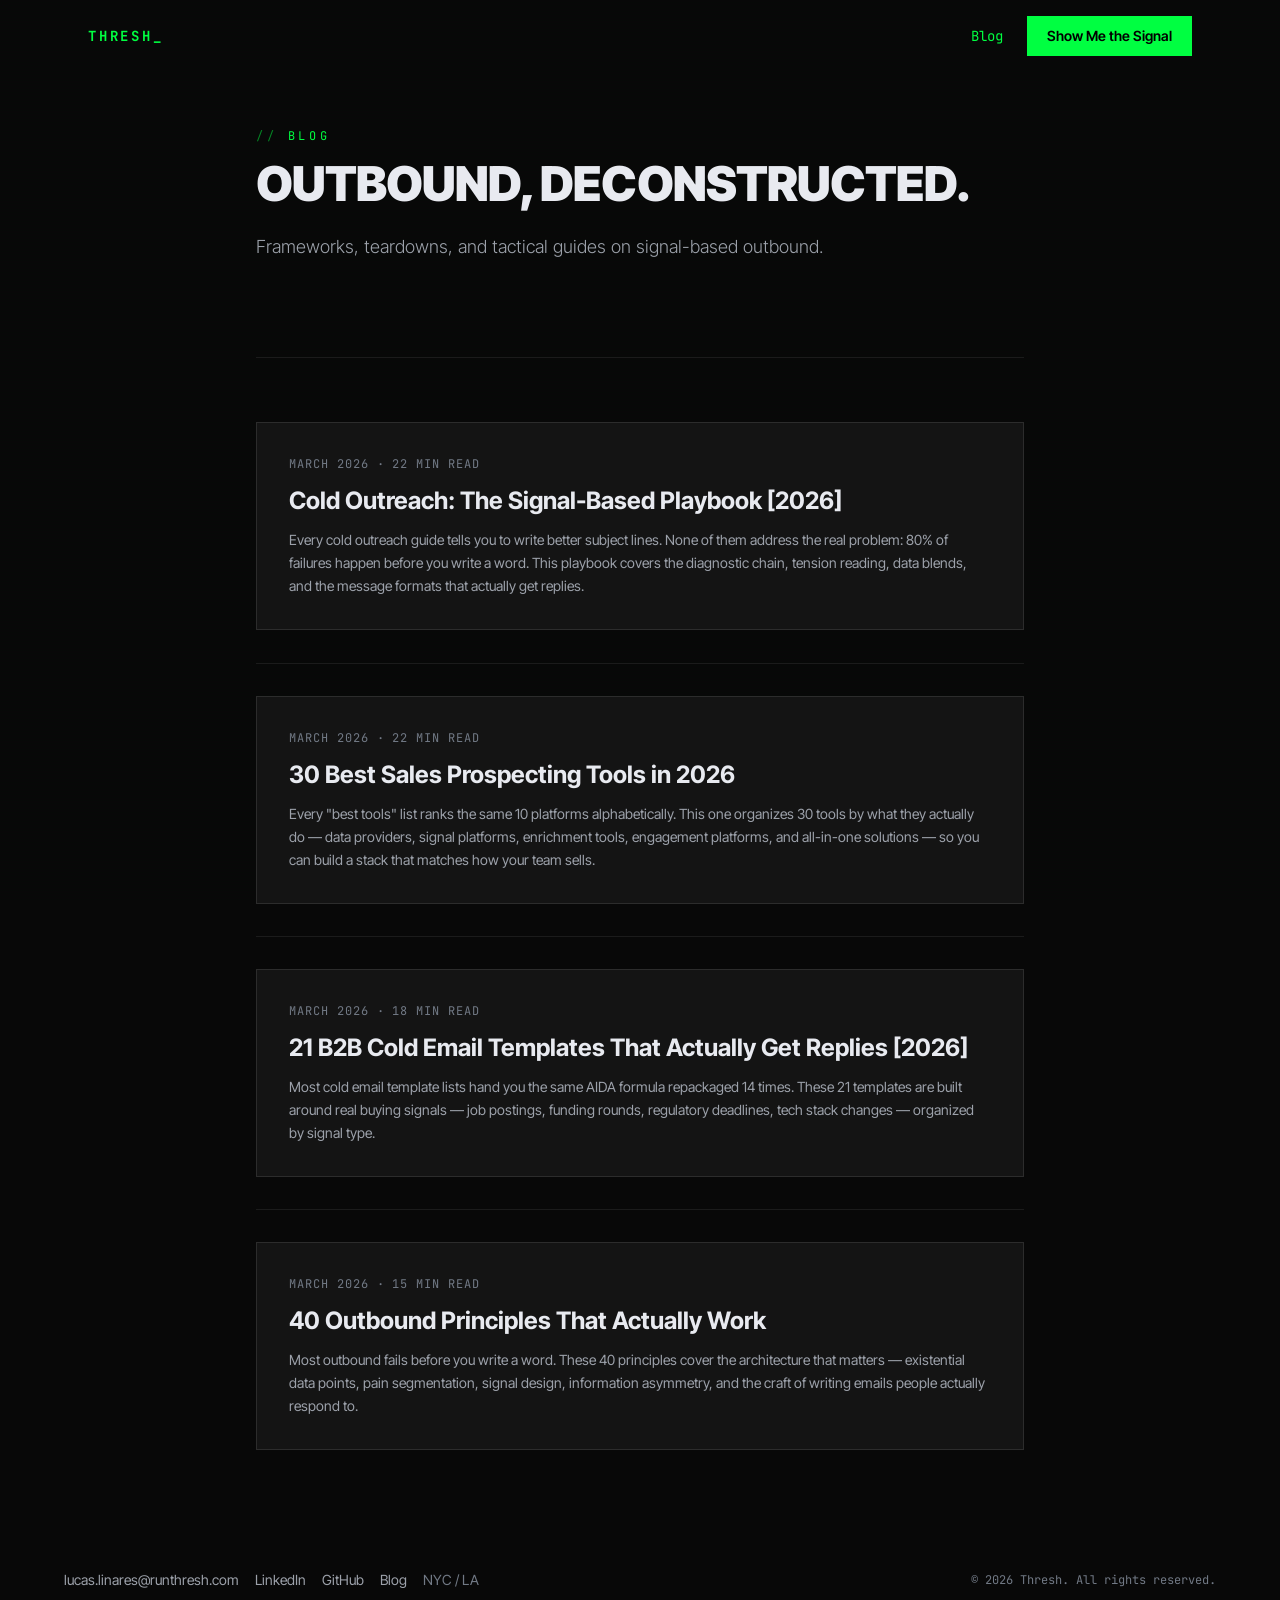
==== commit dd31783c: "Add cold outreach signal-based playbook article New ~5,500 word guide targeting "cold outreach" (KD " ====
--- a/blog/index.html
+++ b/blog/index.html
@@ -24,16 +24,111 @@
     <meta name="twitter:description" content="Frameworks, teardowns, and tactical guides on signal-based outbound. No fluff. No theory without examples.">
     <meta name="twitter:image" content="https://runthresh.com/og-image.png">
 
+    <!-- Structured Data -->
+    <script type="application/ld+json">
+    {
+      "@context": "https://schema.org",
+      "@type": "Blog",
+      "name": "Thresh Blog",
+      "description": "Frameworks, teardowns, and tactical guides on signal-based outbound.",
+      "url": "https://runthresh.com/blog/",
+      "publisher": {
+        "@type": "Organization",
+        "name": "Thresh",
+        "url": "https://runthresh.com"
+      },
+      "blogPost": [
+        {
+          "@type": "BlogPosting",
+          "headline": "Cold Outreach: The Signal-Based Playbook [2026]",
+          "description": "Most cold outreach fails before you write a word. This signal-based playbook covers the diagnostic chain, tension reading, data blends, and the message formats that actually get replies.",
+          "url": "https://runthresh.com/blog/cold-outreach/",
+          "datePublished": "2026-03-05T12:00:00Z",
+          "author": {
+            "@type": "Person",
+            "name": "Lucas Linares"
+          }
+        },
+        {
+          "@type": "BlogPosting",
+          "headline": "30 Best Sales Prospecting Tools in 2026 (Compared by Category)",
+          "description": "30 sales prospecting tools compared by category: data providers, signal platforms, enrichment tools, engagement platforms. With pricing and honest pros/cons.",
+          "url": "https://runthresh.com/blog/sales-prospecting-tools/",
+          "datePublished": "2026-03-05T12:00:00Z",
+          "author": {
+            "@type": "Person",
+            "name": "Lucas Linares"
+          }
+        },
+        {
+          "@type": "BlogPosting",
+          "headline": "21 B2B Cold Email Templates That Actually Get Replies [2026]",
+          "description": "21 cold email templates for B2B sales built around real buying signals, not generic formulas. Signal-triggered, pain-point, value-first, and follow-up sequences.",
+          "url": "https://runthresh.com/blog/b2b-cold-email-templates/",
+          "datePublished": "2026-03-05T12:00:00Z",
+          "author": {
+            "@type": "Person",
+            "name": "Lucas Linares"
+          }
+        },
+        {
+          "@type": "BlogPosting",
+          "headline": "40 Outbound Principles That Actually Work",
+          "description": "The 40 principles behind signal-based outbound: survival metrics, pain segmentation, signal design, information asymmetry, and the craft of writing emails people actually respond to.",
+          "url": "https://runthresh.com/blog/40-outbound-principles/",
+          "datePublished": "2026-03-04T12:00:00Z",
+          "author": {
+            "@type": "Person",
+            "name": "Lucas Linares"
+          }
+        }
+      ]
+    }
+    </script>
+
     <link rel="preconnect" href="https://fonts.googleapis.com">
     <link rel="preconnect" href="https://fonts.gstatic.com" crossorigin>
     <link rel="preload" as="style" href="https://fonts.googleapis.com/css2?family=Inter+Tight:wght@400;500;600;700;800;900&family=JetBrains+Mono:wght@400;500;700&display=swap" onload="this.onload=null;this.rel='stylesheet'">
     <noscript><link rel="stylesheet" href="https://fonts.googleapis.com/css2?family=Inter+Tight:wght@400;500;600;700;800;900&family=JetBrains+Mono:wght@400;500;700&display=swap"></noscript>
 
+    <style>
+        /* Critical CSS — above-the-fold rendering */
+        *,::after,::before{box-sizing:border-box;border:0 solid}body{margin:0;line-height:inherit}a{color:inherit;text-decoration:inherit}
+        .bg-brand-bg{background-color:#080808}.text-brand-text{color:#E8EAF0}.font-body{font-family:Inter Tight,sans-serif}.antialiased{-webkit-font-smoothing:antialiased;-moz-osx-font-smoothing:grayscale}
+        nav{transition:background-color .3s cubic-bezier(.4,1,.75,.9),border-color .3s cubic-bezier(.4,1,.75,.9),box-shadow .3s cubic-bezier(.4,1,.75,.9)}
+        .fixed{position:fixed}.top-0{top:0}.left-0{left:0}.right-0{right:0}.z-50{z-index:50}.z-10{z-index:10}.relative{position:relative}.border-b{border-bottom-width:1px}.border-transparent{border-color:transparent}
+        .max-w-6xl{max-width:72rem}.max-w-3xl{max-width:48rem}.mx-auto{margin-left:auto;margin-right:auto}.px-6{padding-left:1.5rem;padding-right:1.5rem}.py-4{padding-top:1rem;padding-bottom:1rem}
+        .flex{display:flex}.items-center{align-items:center}.justify-between{justify-content:space-between}.gap-6{gap:1.5rem}
+        .font-mono{font-family:JetBrains Mono,monospace}.font-bold{font-weight:700}.text-sm{font-size:.875rem;line-height:1.25rem}
+        .text-brand-accent{color:#00FF41}.text-brand-muted{color:#9CA1AA}.text-black{color:#000}.bg-brand-accent{background-color:#00FF41}
+        .transition-colors{transition-property:color,background-color,border-color;transition-duration:.15s;transition-timing-function:cubic-bezier(.4,0,.2,1)}
+        .transition-all{transition-property:all;transition-duration:.15s;transition-timing-function:cubic-bezier(.4,0,.2,1)}
+        .pt-32{padding-top:8rem}.pb-16{padding-bottom:4rem}.mb-4{margin-bottom:1rem}.mb-6{margin-bottom:1.5rem}.mb-3{margin-bottom:.75rem}
+        .text-xs{font-size:.75rem;line-height:1rem}.text-lg{font-size:1.125rem;line-height:1.75rem}.text-xl{font-size:1.25rem;line-height:1.75rem}
+        .max-w-2xl{max-width:42rem}.leading-relaxed{line-height:1.625}.font-light{font-weight:300}
+        .font-display{font-family:Inter Tight,sans-serif}.uppercase{text-transform:uppercase}
+        .text-3xl{font-size:1.875rem;line-height:2.25rem}
+        .reveal{opacity:0;transform:translateY(20px);transition:opacity .5s cubic-bezier(.22,1,.36,1),transform .5s cubic-bezier(.22,1,.36,1);will-change:opacity,transform}
+        .reveal.active{opacity:1;transform:translateY(0)}
+        .section-label{font-family:JetBrains Mono,monospace}.section-label::before{content:'// ';opacity:.5}
+        .section-heading{text-transform:uppercase;letter-spacing:-.02em}
+        .hidden{display:none}
+        .sr-only{position:absolute;width:1px;height:1px;padding:0;margin:-1px;overflow:hidden;clip:rect(0,0,0,0);white-space:nowrap;border-width:0}
+        .divider{height:1px;background:rgba(255,255,255,.08)}
+        .article-meta{font-family:JetBrains Mono,monospace;font-size:.75rem;text-transform:uppercase;letter-spacing:.08em;color:#717985}
+        .btn-primary{transition:all .3s cubic-bezier(.4,1,.75,.9)}
+        .px-5{padding-left:1.25rem;padding-right:1.25rem}.py-2\.5{padding-top:.625rem;padding-bottom:.625rem}
+        .font-semibold{font-weight:600}
+        @media(min-width:640px){.sm\:text-4xl{font-size:2.25rem;line-height:2.5rem}.sm\:text-2xl{font-size:1.5rem;line-height:2rem}.sm\:pb-24{padding-bottom:6rem}.sm\:py-16{padding-top:4rem;padding-bottom:4rem}}
+        @media(min-width:768px){.md\:text-5xl{font-size:3rem;line-height:1}}
+    </style>
     <link rel="preload" as="style" href="../output.css" onload="this.onload=null;this.rel='stylesheet'">
     <noscript><link rel="stylesheet" href="../output.css"></noscript>
 </head>
 
 <body class="bg-brand-bg text-brand-text font-body antialiased">
+
+    <a href="#main-content" class="sr-only focus:not-sr-only focus:absolute focus:top-4 focus:left-4 focus:z-[60] focus:bg-brand-accent focus:text-black focus:px-4 focus:py-2 focus:font-semibold focus:text-sm">Skip to content</a>
 
     <!-- Navigation -->
     <nav class="fixed top-0 left-0 right-0 z-50 border-b border-transparent">
@@ -42,7 +137,7 @@
                 THRESH_
             </a>
             <div class="flex items-center gap-6">
-                <a href="/blog/" class="text-sm font-mono text-brand-accent transition-colors">Blog</a>
+                <a href="/blog/" class="text-sm font-mono text-brand-accent transition-colors py-2">Blog</a>
                 <a href="/#contact" class="text-sm font-body font-semibold bg-brand-accent text-black px-5 py-2.5 hover:bg-brand-accent-hover btn-primary transition-all">
                     Show Me the Signal
                 </a>
@@ -50,7 +145,7 @@
         </div>
     </nav>
 
-    <main class="relative z-10">
+    <main id="main-content" class="relative z-10">
 
         <section class="pt-32 pb-16 sm:pb-24 px-6">
             <div class="max-w-3xl mx-auto">
@@ -70,6 +165,42 @@
 
         <section class="py-12 sm:py-16 px-6">
             <div class="max-w-3xl mx-auto">
+                <a href="/blog/cold-outreach/" class="blog-card reveal">
+                    <p class="article-meta mb-3">March 2026 &middot; 22 min read</p>
+                    <h2 class="font-display font-bold text-xl sm:text-2xl text-brand-text mb-3">
+                        Cold Outreach: The Signal-Based Playbook [2026]
+                    </h2>
+                    <p class="text-brand-muted text-sm leading-relaxed">
+                        Every cold outreach guide tells you to write better subject lines. None of them address the real problem: 80% of failures happen before you write a word. This playbook covers the diagnostic chain, tension reading, data blends, and the message formats that actually get replies.
+                    </p>
+                </a>
+
+                <div class="divider my-8"></div>
+
+                <a href="/blog/sales-prospecting-tools/" class="blog-card reveal">
+                    <p class="article-meta mb-3">March 2026 &middot; 22 min read</p>
+                    <h2 class="font-display font-bold text-xl sm:text-2xl text-brand-text mb-3">
+                        30 Best Sales Prospecting Tools in 2026
+                    </h2>
+                    <p class="text-brand-muted text-sm leading-relaxed">
+                        Every "best tools" list ranks the same 10 platforms alphabetically. This one organizes 30 tools by what they actually do &mdash; data providers, signal platforms, enrichment tools, engagement platforms, and all-in-one solutions &mdash; so you can build a stack that matches how your team sells.
+                    </p>
+                </a>
+
+                <div class="divider my-8"></div>
+
+                <a href="/blog/b2b-cold-email-templates/" class="blog-card reveal">
+                    <p class="article-meta mb-3">March 2026 &middot; 18 min read</p>
+                    <h2 class="font-display font-bold text-xl sm:text-2xl text-brand-text mb-3">
+                        21 B2B Cold Email Templates That Actually Get Replies [2026]
+                    </h2>
+                    <p class="text-brand-muted text-sm leading-relaxed">
+                        Most cold email template lists hand you the same AIDA formula repackaged 14 times. These 21 templates are built around real buying signals &mdash; job postings, funding rounds, regulatory deadlines, tech stack changes &mdash; organized by signal type.
+                    </p>
+                </a>
+
+                <div class="divider my-8"></div>
+
                 <a href="/blog/40-outbound-principles/" class="blog-card reveal">
                     <p class="article-meta mb-3">March 2026 &middot; 15 min read</p>
                     <h2 class="font-display font-bold text-xl sm:text-2xl text-brand-text mb-3">
@@ -88,19 +219,19 @@
     <footer class="border-t border-brand-border px-6 py-12 relative z-10">
         <div class="max-w-6xl mx-auto flex flex-col sm:flex-row items-center justify-between gap-6">
             <div class="flex flex-col sm:flex-row items-center gap-4">
-                <a href="mailto:lucas.linares@runthresh.com" class="text-sm text-brand-muted hover:text-brand-accent transition-colors">
+                <a href="mailto:lucas.linares@runthresh.com" class="text-sm text-brand-muted hover:text-brand-accent transition-colors py-2">
                     lucas.linares@runthresh.com
                 </a>
                 <span class="hidden sm:inline text-brand-faint">&middot;</span>
-                <a href="https://www.linkedin.com/in/lucas-linares1/" rel="noopener noreferrer" class="text-sm text-brand-muted hover:text-brand-accent transition-colors">
+                <a href="https://www.linkedin.com/in/lucas-linares1/" target="_blank" rel="noopener noreferrer" class="text-sm text-brand-muted hover:text-brand-accent transition-colors py-2">
                     LinkedIn
                 </a>
                 <span class="hidden sm:inline text-brand-faint">&middot;</span>
-                <a href="https://github.com/lucasvibecoder" rel="noopener noreferrer" class="text-sm text-brand-muted hover:text-brand-accent transition-colors">
+                <a href="https://github.com/lucasvibecoder" target="_blank" rel="noopener noreferrer" class="text-sm text-brand-muted hover:text-brand-accent transition-colors py-2">
                     GitHub
                 </a>
                 <span class="hidden sm:inline text-brand-faint">&middot;</span>
-                <a href="/blog/" class="text-sm text-brand-muted hover:text-brand-accent transition-colors">
+                <a href="/blog/" class="text-sm text-brand-muted hover:text-brand-accent transition-colors py-2">
                     Blog
                 </a>
                 <span class="hidden sm:inline text-brand-faint">&middot;</span>
--- a/output.css
+++ b/output.css
@@ -1,2 +1,2 @@
 /*! tailwindcss v4.2.1 | MIT License | https://tailwindcss.com */
-@layer properties{@supports (((-webkit-hyphens:none)) and (not (margin-trim:inline))) or ((-moz-orient:inline) and (not (color:rgb(from red r g b)))){*,:before,:after,::backdrop{--tw-space-y-reverse:0;--tw-border-style:solid;--tw-leading:initial;--tw-font-weight:initial;--tw-tracking:initial;--tw-outline-style:solid;--tw-ease:initial}}}@layer theme{:root,:host{--font-sans:ui-sans-serif, system-ui, sans-serif, "Apple Color Emoji", "Segoe UI Emoji", "Segoe UI Symbol", "Noto Color Emoji";--font-mono:"JetBrains Mono", monospace;--color-black:#000;--color-white:#fff;--spacing:.25rem;--container-xl:36rem;--container-2xl:42rem;--container-3xl:48rem;--container-4xl:56rem;--container-5xl:64rem;--container-6xl:72rem;--text-xs:.75rem;--text-xs--line-height:calc(1 / .75);--text-sm:.875rem;--text-sm--line-height:calc(1.25 / .875);--text-base:1rem;--text-base--line-height:calc(1.5 / 1);--text-lg:1.125rem;--text-lg--line-height:calc(1.75 / 1.125);--text-xl:1.25rem;--text-xl--line-height:calc(1.75 / 1.25);--text-2xl:1.5rem;--text-2xl--line-height:calc(2 / 1.5);--text-3xl:1.875rem;--text-3xl--line-height:calc(2.25 / 1.875);--text-4xl:2.25rem;--text-4xl--line-height:calc(2.5 / 2.25);--text-5xl:3rem;--text-5xl--line-height:1;--text-6xl:3.75rem;--text-6xl--line-height:1;--text-7xl:4.5rem;--text-7xl--line-height:1;--font-weight-light:300;--font-weight-medium:500;--font-weight-semibold:600;--font-weight-bold:700;--tracking-tight:-.025em;--tracking-wider:.05em;--leading-relaxed:1.625;--ease-in-out:cubic-bezier(.4, 0, .2, 1);--default-transition-duration:.15s;--default-transition-timing-function:cubic-bezier(.4, 0, .2, 1);--default-font-family:var(--font-sans);--default-mono-font-family:var(--font-mono);--color-brand-bg:#080808;--color-brand-surface:#141414;--color-brand-border:#ffffff1a;--color-brand-accent:#00ff41;--color-brand-accent-hover:#3f6;--color-brand-secondary:#d4622b;--color-brand-text:#e8eaf0;--color-brand-muted:#9ca1aa;--color-brand-faint:#4d5562;--font-display:"Inter Tight", sans-serif;--font-body:"Inter Tight", sans-serif}}@layer base{*,:after,:before,::backdrop{box-sizing:border-box;border:0 solid;margin:0;padding:0}::file-selector-button{box-sizing:border-box;border:0 solid;margin:0;padding:0}html,:host{-webkit-text-size-adjust:100%;tab-size:4;line-height:1.5;font-family:var(--default-font-family,ui-sans-serif, system-ui, sans-serif, "Apple Color Emoji", "Segoe UI Emoji", "Segoe UI Symbol", "Noto Color Emoji");font-feature-settings:var(--default-font-feature-settings,normal);font-variation-settings:var(--default-font-variation-settings,normal);-webkit-tap-highlight-color:transparent}hr{height:0;color:inherit;border-top-width:1px}abbr:where([title]){-webkit-text-decoration:underline dotted;text-decoration:underline dotted}h1,h2,h3,h4,h5,h6{font-size:inherit;font-weight:inherit}a{color:inherit;-webkit-text-decoration:inherit;-webkit-text-decoration:inherit;-webkit-text-decoration:inherit;text-decoration:inherit}b,strong{font-weight:bolder}code,kbd,samp,pre{font-family:var(--default-mono-font-family,ui-monospace, SFMono-Regular, Menlo, Monaco, Consolas, "Liberation Mono", "Courier New", monospace);font-feature-settings:var(--default-mono-font-feature-settings,normal);font-variation-settings:var(--default-mono-font-variation-settings,normal);font-size:1em}small{font-size:80%}sub,sup{vertical-align:baseline;font-size:75%;line-height:0;position:relative}sub{bottom:-.25em}sup{top:-.5em}table{text-indent:0;border-color:inherit;border-collapse:collapse}:-moz-focusring{outline:auto}progress{vertical-align:baseline}summary{display:list-item}ol,ul,menu{list-style:none}img,svg,video,canvas,audio,iframe,embed,object{vertical-align:middle;display:block}img,video{max-width:100%;height:auto}button,input,select,optgroup,textarea{font:inherit;font-feature-settings:inherit;font-variation-settings:inherit;letter-spacing:inherit;color:inherit;opacity:1;background-color:#0000;border-radius:0}::file-selector-button{font:inherit;font-feature-settings:inherit;font-variation-settings:inherit;letter-spacing:inherit;color:inherit;opacity:1;background-color:#0000;border-radius:0}:where(select:is([multiple],[size])) optgroup{font-weight:bolder}:where(select:is([multiple],[size])) optgroup option{padding-inline-start:20px}::file-selector-button{margin-inline-end:4px}::placeholder{opacity:1}@supports (not ((-webkit-appearance:-apple-pay-button))) or (contain-intrinsic-size:1px){::placeholder{color:currentColor}@supports (color:color-mix(in lab, red, red)){::placeholder{color:color-mix(in oklab, currentcolor 50%, transparent)}}}textarea{resize:vertical}::-webkit-search-decoration{-webkit-appearance:none}::-webkit-date-and-time-value{min-height:1lh;text-align:inherit}::-webkit-datetime-edit{display:inline-flex}::-webkit-datetime-edit-fields-wrapper{padding:0}::-webkit-datetime-edit{padding-block:0}::-webkit-datetime-edit-year-field{padding-block:0}::-webkit-datetime-edit-month-field{padding-block:0}::-webkit-datetime-edit-day-field{padding-block:0}::-webkit-datetime-edit-hour-field{padding-block:0}::-webkit-datetime-edit-minute-field{padding-block:0}::-webkit-datetime-edit-second-field{padding-block:0}::-webkit-datetime-edit-millisecond-field{padding-block:0}::-webkit-datetime-edit-meridiem-field{padding-block:0}::-webkit-calendar-picker-indicator{line-height:1}:-moz-ui-invalid{box-shadow:none}button,input:where([type=button],[type=reset],[type=submit]){appearance:button}::file-selector-button{appearance:button}::-webkit-inner-spin-button{height:auto}::-webkit-outer-spin-button{height:auto}[hidden]:where(:not([hidden=until-found])){display:none!important}}@layer components;@layer utilities{.invisible{visibility:hidden}.visible{visibility:visible}.fixed{position:fixed}.relative{position:relative}.static{position:static}.start{inset-inline-start:var(--spacing)}.end{inset-inline-end:var(--spacing)}.top-0{top:calc(var(--spacing) * 0)}.right-0{right:calc(var(--spacing) * 0)}.left-0{left:calc(var(--spacing) * 0)}.z-10{z-index:10}.z-50{z-index:50}.container{width:100%}@media (min-width:40rem){.container{max-width:40rem}}@media (min-width:48rem){.container{max-width:48rem}}@media (min-width:64rem){.container{max-width:64rem}}@media (min-width:80rem){.container{max-width:80rem}}@media (min-width:96rem){.container{max-width:96rem}}.mx-auto{margin-inline:auto}.my-12{margin-block:calc(var(--spacing) * 12)}.mt-4{margin-top:calc(var(--spacing) * 4)}.mt-8{margin-top:calc(var(--spacing) * 8)}.mt-10{margin-top:calc(var(--spacing) * 10)}.mt-16{margin-top:calc(var(--spacing) * 16)}.mb-2{margin-bottom:calc(var(--spacing) * 2)}.mb-3{margin-bottom:calc(var(--spacing) * 3)}.mb-4{margin-bottom:calc(var(--spacing) * 4)}.mb-6{margin-bottom:calc(var(--spacing) * 6)}.mb-8{margin-bottom:calc(var(--spacing) * 8)}.mb-10{margin-bottom:calc(var(--spacing) * 10)}.mb-12{margin-bottom:calc(var(--spacing) * 12)}.mb-16{margin-bottom:calc(var(--spacing) * 16)}.block{display:block}.flex{display:flex}.grid{display:grid}.hidden{display:none}.inline{display:inline}.inline-block{display:inline-block}.table{display:table}.h-2{height:calc(var(--spacing) * 2)}.h-5{height:calc(var(--spacing) * 5)}.min-h-screen{min-height:100vh}.w-2{width:calc(var(--spacing) * 2)}.w-full{width:100%}.max-w-2xl{max-width:var(--container-2xl)}.max-w-3xl{max-width:var(--container-3xl)}.max-w-4xl{max-width:var(--container-4xl)}.max-w-5xl{max-width:var(--container-5xl)}.max-w-6xl{max-width:var(--container-6xl)}.max-w-xl{max-width:var(--container-xl)}.grow{flex-grow:1}.scroll-mt-20{scroll-margin-top:calc(var(--spacing) * 20)}.grid-cols-1{grid-template-columns:repeat(1,minmax(0,1fr))}.flex-col{flex-direction:column}.items-center{align-items:center}.justify-between{justify-content:space-between}.justify-center{justify-content:center}.gap-2{gap:calc(var(--spacing) * 2)}.gap-4{gap:calc(var(--spacing) * 4)}.gap-5{gap:calc(var(--spacing) * 5)}.gap-6{gap:calc(var(--spacing) * 6)}.gap-8{gap:calc(var(--spacing) * 8)}.gap-16{gap:calc(var(--spacing) * 16)}:where(.space-y-5>:not(:last-child)){--tw-space-y-reverse:0;margin-block-start:calc(calc(var(--spacing) * 5) * var(--tw-space-y-reverse));margin-block-end:calc(calc(var(--spacing) * 5) * calc(1 - var(--tw-space-y-reverse)))}:where(.space-y-8>:not(:last-child)){--tw-space-y-reverse:0;margin-block-start:calc(calc(var(--spacing) * 8) * var(--tw-space-y-reverse));margin-block-end:calc(calc(var(--spacing) * 8) * calc(1 - var(--tw-space-y-reverse)))}.overflow-hidden{overflow:hidden}.scroll-smooth{scroll-behavior:smooth}.rounded{border-radius:.25rem}.border{border-style:var(--tw-border-style);border-width:1px}.border-t{border-top-style:var(--tw-border-style);border-top-width:1px}.border-b{border-bottom-style:var(--tw-border-style);border-bottom-width:1px}.border-brand-border{border-color:var(--color-brand-border)}.border-brand-secondary{border-color:var(--color-brand-secondary)}.border-transparent{border-color:#0000}.bg-brand-accent{background-color:var(--color-brand-accent)}.bg-brand-bg{background-color:var(--color-brand-bg)}.bg-brand-surface{background-color:var(--color-brand-surface)}.p-6{padding:calc(var(--spacing) * 6)}.p-8{padding:calc(var(--spacing) * 8)}.p-10{padding:calc(var(--spacing) * 10)}.px-5{padding-inline:calc(var(--spacing) * 5)}.px-6{padding-inline:calc(var(--spacing) * 6)}.px-8{padding-inline:calc(var(--spacing) * 8)}.py-2\.5{padding-block:calc(var(--spacing) * 2.5)}.py-4{padding-block:calc(var(--spacing) * 4)}.py-8{padding-block:calc(var(--spacing) * 8)}.py-12{padding-block:calc(var(--spacing) * 12)}.py-16{padding-block:calc(var(--spacing) * 16)}.py-24{padding-block:calc(var(--spacing) * 24)}.pt-2{padding-top:calc(var(--spacing) * 2)}.pt-20{padding-top:calc(var(--spacing) * 20)}.pt-32{padding-top:calc(var(--spacing) * 32)}.pb-8{padding-bottom:calc(var(--spacing) * 8)}.pb-12{padding-bottom:calc(var(--spacing) * 12)}.pb-16{padding-bottom:calc(var(--spacing) * 16)}.text-center{text-align:center}.font-body{font-family:var(--font-body)}.font-display{font-family:var(--font-display)}.font-mono{font-family:var(--font-mono)}.text-2xl{font-size:var(--text-2xl);line-height:var(--tw-leading,var(--text-2xl--line-height))}.text-3xl{font-size:var(--text-3xl);line-height:var(--tw-leading,var(--text-3xl--line-height))}.text-4xl{font-size:var(--text-4xl);line-height:var(--tw-leading,var(--text-4xl--line-height))}.text-base{font-size:var(--text-base);line-height:var(--tw-leading,var(--text-base--line-height))}.text-lg{font-size:var(--text-lg);line-height:var(--tw-leading,var(--text-lg--line-height))}.text-sm{font-size:var(--text-sm);line-height:var(--tw-leading,var(--text-sm--line-height))}.text-xl{font-size:var(--text-xl);line-height:var(--tw-leading,var(--text-xl--line-height))}.text-xs{font-size:var(--text-xs);line-height:var(--tw-leading,var(--text-xs--line-height))}.text-\[10px\]{font-size:10px}.leading-\[1\.1\]{--tw-leading:1.1;line-height:1.1}.leading-\[1\.05\]{--tw-leading:1.05;line-height:1.05}.leading-relaxed{--tw-leading:var(--leading-relaxed);line-height:var(--leading-relaxed)}.font-\[900\]{--tw-font-weight:900;font-weight:900}.font-bold{--tw-font-weight:var(--font-weight-bold);font-weight:var(--font-weight-bold)}.font-light{--tw-font-weight:var(--font-weight-light);font-weight:var(--font-weight-light)}.font-medium{--tw-font-weight:var(--font-weight-medium);font-weight:var(--font-weight-medium)}.font-semibold{--tw-font-weight:var(--font-weight-semibold);font-weight:var(--font-weight-semibold)}.tracking-\[0\.2em\]{--tw-tracking:.2em;letter-spacing:.2em}.tracking-\[0\.3em\]{--tw-tracking:.3em;letter-spacing:.3em}.tracking-\[0\.15em\]{--tw-tracking:.15em;letter-spacing:.15em}.tracking-tight{--tw-tracking:var(--tracking-tight);letter-spacing:var(--tracking-tight)}.tracking-wider{--tw-tracking:var(--tracking-wider);letter-spacing:var(--tracking-wider)}.text-black{color:var(--color-black)}.text-brand-accent{color:var(--color-brand-accent)}.text-brand-faint{color:var(--color-brand-faint)}.text-brand-muted{color:var(--color-brand-muted)}.text-brand-secondary{color:var(--color-brand-secondary)}.text-brand-text{color:var(--color-brand-text)}.uppercase{text-transform:uppercase}.antialiased{-webkit-font-smoothing:antialiased;-moz-osx-font-smoothing:grayscale}.opacity-40{opacity:.4}.outline{outline-style:var(--tw-outline-style);outline-width:1px}.transition{transition-property:color,background-color,border-color,outline-color,text-decoration-color,fill,stroke,--tw-gradient-from,--tw-gradient-via,--tw-gradient-to,opacity,box-shadow,transform,translate,scale,rotate,filter,-webkit-backdrop-filter,backdrop-filter,display,content-visibility,overlay,pointer-events;transition-timing-function:var(--tw-ease,var(--default-transition-timing-function));transition-duration:var(--tw-duration,var(--default-transition-duration))}.transition-all{transition-property:all;transition-timing-function:var(--tw-ease,var(--default-transition-timing-function));transition-duration:var(--tw-duration,var(--default-transition-duration))}.transition-colors{transition-property:color,background-color,border-color,outline-color,text-decoration-color,fill,stroke,--tw-gradient-from,--tw-gradient-via,--tw-gradient-to;transition-timing-function:var(--tw-ease,var(--default-transition-timing-function));transition-duration:var(--tw-duration,var(--default-transition-duration))}.transition-opacity{transition-property:opacity;transition-timing-function:var(--tw-ease,var(--default-transition-timing-function));transition-duration:var(--tw-duration,var(--default-transition-duration))}.ease-in-out{--tw-ease:var(--ease-in-out);transition-timing-function:var(--ease-in-out)}@media (hover:hover){.hover\:bg-brand-accent-hover:hover{background-color:var(--color-brand-accent-hover)}.hover\:bg-brand-secondary:hover{background-color:var(--color-brand-secondary)}.hover\:text-brand-accent:hover{color:var(--color-brand-accent)}.hover\:text-brand-accent-hover:hover{color:var(--color-brand-accent-hover)}.hover\:text-white:hover{color:var(--color-white)}.hover\:opacity-70:hover{opacity:.7}}@media (min-width:40rem){.sm\:mt-0{margin-top:calc(var(--spacing) * 0)}.sm\:block{display:block}.sm\:inline{display:inline}.sm\:w-auto{width:auto}.sm\:grid-cols-2{grid-template-columns:repeat(2,minmax(0,1fr))}.sm\:flex-row{flex-direction:row}.sm\:p-16{padding:calc(var(--spacing) * 16)}.sm\:py-12{padding-block:calc(var(--spacing) * 12)}.sm\:py-16{padding-block:calc(var(--spacing) * 16)}.sm\:py-20{padding-block:calc(var(--spacing) * 20)}.sm\:py-24{padding-block:calc(var(--spacing) * 24)}.sm\:py-32{padding-block:calc(var(--spacing) * 32)}.sm\:pb-24{padding-bottom:calc(var(--spacing) * 24)}.sm\:pb-32{padding-bottom:calc(var(--spacing) * 32)}.sm\:text-2xl{font-size:var(--text-2xl);line-height:var(--tw-leading,var(--text-2xl--line-height))}.sm\:text-3xl{font-size:var(--text-3xl);line-height:var(--tw-leading,var(--text-3xl--line-height))}.sm\:text-4xl{font-size:var(--text-4xl);line-height:var(--tw-leading,var(--text-4xl--line-height))}.sm\:text-5xl{font-size:var(--text-5xl);line-height:var(--tw-leading,var(--text-5xl--line-height))}.sm\:text-lg{font-size:var(--text-lg);line-height:var(--tw-leading,var(--text-lg--line-height))}}@media (min-width:48rem){.md\:grid-cols-2{grid-template-columns:repeat(2,minmax(0,1fr))}.md\:grid-cols-3{grid-template-columns:repeat(3,minmax(0,1fr))}.md\:text-4xl{font-size:var(--text-4xl);line-height:var(--tw-leading,var(--text-4xl--line-height))}.md\:text-5xl{font-size:var(--text-5xl);line-height:var(--tw-leading,var(--text-5xl--line-height))}.md\:text-6xl{font-size:var(--text-6xl);line-height:var(--tw-leading,var(--text-6xl--line-height))}}@media (min-width:64rem){.lg\:text-7xl{font-size:var(--text-7xl);line-height:var(--tw-leading,var(--text-7xl--line-height))}}}.reveal{opacity:0;will-change:opacity, transform;transition:opacity .5s cubic-bezier(.22,1,.36,1),transform .5s cubic-bezier(.22,1,.36,1);transform:translateY(20px)}.reveal.active{opacity:1;transform:translateY(0)}.stagger>.reveal:first-child{transition-delay:0s}.stagger>.reveal:nth-child(2){transition-delay:.12s}.stagger>.reveal:nth-child(3){transition-delay:.24s}.stagger>.reveal:nth-child(4){transition-delay:.36s}nav{transition:background-color .3s cubic-bezier(.4,1,.75,.9),border-color .3s cubic-bezier(.4,1,.75,.9),box-shadow .3s cubic-bezier(.4,1,.75,.9)}nav.scrolled{background-color:#080808f2;box-shadow:0 1px #ffffff0f,0 4px 12px #0000004d}@media (min-width:768px){nav.scrolled{-webkit-backdrop-filter:blur(16px);background-color:#080808eb}}.panel{transition:box-shadow .3s cubic-bezier(.4,1,.75,.9),transform .3s cubic-bezier(.4,1,.75,.9);box-shadow:inset 0 0 0 1px #ffffff1a,inset 0 .5px #ffffff0f,0 0 10px #00000026}@media (min-width:768px){.card-lift{transition:box-shadow .3s cubic-bezier(.4,1,.75,.9),transform .3s cubic-bezier(.4,1,.75,.9)}.card-lift:hover{transform:translateY(-2px);box-shadow:inset 0 0 0 1px #00ff4140,inset 0 .5px #00ff4126,0 4px 24px #00ff4114}}.btn-primary{transition:all .3s cubic-bezier(.4,1,.75,.9)}.btn-primary:hover{box-shadow:0 4px 20px #00ff4140}.btn-secondary{transition:all .3s cubic-bezier(.4,1,.75,.9)}.btn-secondary:hover{box-shadow:0 4px 20px #d4622b40}.divider{background:#ffffff14;height:1px}.headline-accent{color:#00ff41}.section-heading{text-transform:uppercase;letter-spacing:-.02em}.section-label{font-family:JetBrains Mono,monospace}.section-label:before{content:"// ";opacity:.5}.email-card{background:#111;border:none;border-radius:0;font-family:JetBrains Mono,monospace;overflow:hidden;box-shadow:inset 0 0 0 1px #ffffff1a,inset 0 .5px #ffffff0f,0 0 10px #00000026}.email-bar{background:#181818;border-bottom:1px solid #ffffff14;align-items:center;gap:8px;padding:12px 16px;display:flex}.email-dot{border-radius:0;width:8px;height:8px}.email-dot:first-child{opacity:.3;background:#00ff41}.email-dot:nth-child(2){opacity:.6;background:#00ff41}.email-dot:nth-child(3){opacity:1;background:#00ff41}.email-label{color:#00ff41;letter-spacing:.05em;margin-left:8px;font-family:JetBrains Mono,monospace;font-size:11px}.email-body{color:#c5cbd3;padding:24px 28px;font-size:14px;line-height:1.8}@media (max-width:640px){.email-body{padding:16px 18px;font-size:13px;line-height:1.7}}.provenance-label{letter-spacing:.02em;color:#c5cbd3;font-family:JetBrains Mono,monospace;font-size:13px}.form-input{color:#e8eaf0;background:#111;border:1px solid #0000;border-radius:0;width:100%;min-height:48px;padding:14px 16px;font-family:JetBrains Mono,monospace;font-size:15px;transition:box-shadow .3s cubic-bezier(.4,1,.75,.9);box-shadow:inset 0 0 0 1px #ffffff1a,inset 0 -1px 1px #ffffff0a}.form-input:focus{outline:none;box-shadow:inset 0 0 0 1px #00ff4166,inset 0 -1px 1px #00ff411a}.form-input::placeholder{color:#4d5562}@keyframes gentle-bounce{0%,to{transform:translateY(0)}50%{transform:translateY(6px)}}.list-check li:before{content:">";color:#00ff41;margin-right:12px;font-family:JetBrains Mono,monospace;font-weight:700}.list-x li:before{content:"//";color:#4d5562;margin-right:12px;font-family:JetBrains Mono,monospace;font-weight:700}.typing-cursor:after{content:"█";color:#00ff41;animation:1s step-end infinite blink-cursor}@keyframes blink-cursor{0%,to{opacity:1}50%{opacity:0}}@media (min-width:768px){.signal-monitor{animation:3s ease-in-out infinite signal-glow}}@keyframes signal-glow{0%,to{box-shadow:inset 0 0 0 1px #00ff4114,inset 0 .5px #00ff410a,0 0 #00ff4100}50%{box-shadow:inset 0 0 0 1px #00ff4114,inset 0 .5px #00ff410a,0 0 20px #00ff410f}}.dossier-card{position:relative;overflow:hidden}.dossier-card:before{content:"SIGNAL VERIFIED";color:#00ff410a;letter-spacing:.15em;white-space:nowrap;pointer-events:none;font-family:JetBrains Mono,monospace;font-size:28px;font-weight:700;position:absolute;top:50%;left:50%;transform:translate(-50%,-50%)rotate(-35deg)}@media (hover:hover){.redacted-item{color:#141414;cursor:pointer;background:#141414;padding:2px 4px;transition:color .3s,background .3s}.redacted-item:hover,.redacted-item:focus{color:#00ff41;background:0 0}}.form-input:focus-visible,.btn-primary:focus-visible,.btn-secondary:focus-visible{outline:none;box-shadow:0 0 0 2px #00ff414d}@supports (min-height:100dvh){section.min-h-screen{min-height:100dvh}}@media (min-width:768px){body:after{content:"";pointer-events:none;z-index:1;background:repeating-linear-gradient(0deg,#00ff4102 0 1px,#0000 1px 3px);width:100%;height:100%;position:fixed;top:0;left:0}}.prose{color:#c5cbd3;max-width:48rem;margin-left:auto;margin-right:auto;font-size:17px;line-height:1.8}.prose>*+*{margin-top:1.5em}.prose p{margin-top:1.25em;margin-bottom:1.25em}.prose strong{color:#e8eaf0;font-weight:600}.prose h2{text-transform:uppercase;letter-spacing:-.02em;color:#e8eaf0;border-bottom:1px solid #ffffff1a;margin-top:3rem;margin-bottom:1.5rem;padding-bottom:.75rem;font-family:Inter Tight,sans-serif;font-size:1.5rem;font-weight:700}.prose h3{color:#e8eaf0;margin-top:2rem;margin-bottom:.75rem;font-family:Inter Tight,sans-serif;font-size:1.15rem;font-weight:600}.prose ul{padding-left:0;list-style:none}.prose ul li{margin-bottom:.75em;padding-left:1.75em;position:relative}.prose ul li:before{content:">";color:#00ff41;font-family:JetBrains Mono,monospace;font-weight:700;position:absolute;left:0}.prose ol{counter-reset:prose-counter;padding-left:0;list-style:none}.prose ol li{counter-increment:prose-counter;margin-bottom:.75em;padding-left:2.5em;position:relative}.prose ol li:before{content:counter(prose-counter, decimal-leading-zero) "_";color:#00ff41;font-family:JetBrains Mono,monospace;font-size:.85em;font-weight:500;position:absolute;left:0}.prose blockquote{color:#c5cbd3;background:#141414;border-left:2px solid #00ff41;margin:1.5em 0;padding:1.25em 1.5em;font-family:JetBrains Mono,monospace;font-size:.875rem;line-height:1.7}.prose blockquote p{margin:.5em 0}.prose code{color:#00ff41;background:#00ff4114;padding:.15em .4em;font-family:JetBrains Mono,monospace;font-size:.85em}.prose pre{color:#c5cbd3;background:#111;padding:1.25em 1.5em;font-family:JetBrains Mono,monospace;font-size:.85rem;line-height:1.6;overflow-x:auto;box-shadow:inset 0 0 0 1px #ffffff1a,inset 0 .5px #ffffff0f}.prose pre code{color:inherit;background:0 0;padding:0}.principle{border-bottom:1px solid #ffffff0f;padding:1.25rem 0}.principle:last-child{border-bottom:none}.principle-number{color:#00ff41;margin-bottom:.35rem;font-family:JetBrains Mono,monospace;font-size:.8rem;font-weight:500}.principle-statement{color:#e8eaf0;margin-bottom:.5rem;font-family:Inter Tight,sans-serif;font-size:1rem;font-weight:600;line-height:1.5}.principle-context{color:#9ca1aa;font-size:.9rem;line-height:1.7}.blog-card{background:#141414;border:1px solid #ffffff1a;padding:2rem;text-decoration:none;transition:box-shadow .3s cubic-bezier(.4,1,.75,.9),transform .3s cubic-bezier(.4,1,.75,.9),border-color .3s cubic-bezier(.4,1,.75,.9);display:block}.blog-card:hover{border-color:#00ff4140;transform:translateY(-2px);box-shadow:inset 0 0 0 1px #00ff4126,0 4px 24px #00ff4114}.article-meta{text-transform:uppercase;letter-spacing:.08em;color:#4d5562;font-family:JetBrains Mono,monospace;font-size:.75rem}.back-link{color:#9ca1aa;font-family:JetBrains Mono,monospace;font-size:.8rem;text-decoration:none;transition:color .2s}.back-link:hover{color:#00ff41}@media (max-width:640px){.prose{font-size:15px;line-height:1.75}.prose h2{font-size:1.25rem}.prose blockquote{padding:1em 1.25em;font-size:.8rem}.principle-statement{font-size:.95rem}.principle-context{font-size:.85rem}}@property --tw-space-y-reverse{syntax:"*";inherits:false;initial-value:0}@property --tw-border-style{syntax:"*";inherits:false;initial-value:solid}@property --tw-leading{syntax:"*";inherits:false}@property --tw-font-weight{syntax:"*";inherits:false}@property --tw-tracking{syntax:"*";inherits:false}@property --tw-outline-style{syntax:"*";inherits:false;initial-value:solid}@property --tw-ease{syntax:"*";inherits:false}+@layer properties{@supports (((-webkit-hyphens:none)) and (not (margin-trim:inline))) or ((-moz-orient:inline) and (not (color:rgb(from red r g b)))){*,:before,:after,::backdrop{--tw-space-y-reverse:0;--tw-border-style:solid;--tw-leading:initial;--tw-font-weight:initial;--tw-tracking:initial;--tw-outline-style:solid;--tw-blur:initial;--tw-brightness:initial;--tw-contrast:initial;--tw-grayscale:initial;--tw-hue-rotate:initial;--tw-invert:initial;--tw-opacity:initial;--tw-saturate:initial;--tw-sepia:initial;--tw-drop-shadow:initial;--tw-drop-shadow-color:initial;--tw-drop-shadow-alpha:100%;--tw-drop-shadow-size:initial;--tw-duration:initial;--tw-ease:initial}}}@layer theme{:root,:host{--font-sans:ui-sans-serif, system-ui, sans-serif, "Apple Color Emoji", "Segoe UI Emoji", "Segoe UI Symbol", "Noto Color Emoji";--font-mono:"JetBrains Mono", monospace;--color-black:#000;--color-white:#fff;--spacing:.25rem;--container-xl:36rem;--container-2xl:42rem;--container-3xl:48rem;--container-4xl:56rem;--container-5xl:64rem;--container-6xl:72rem;--text-xs:.75rem;--text-xs--line-height:calc(1 / .75);--text-sm:.875rem;--text-sm--line-height:calc(1.25 / .875);--text-base:1rem;--text-base--line-height:calc(1.5 / 1);--text-lg:1.125rem;--text-lg--line-height:calc(1.75 / 1.125);--text-xl:1.25rem;--text-xl--line-height:calc(1.75 / 1.25);--text-2xl:1.5rem;--text-2xl--line-height:calc(2 / 1.5);--text-3xl:1.875rem;--text-3xl--line-height:calc(2.25 / 1.875);--text-4xl:2.25rem;--text-4xl--line-height:calc(2.5 / 2.25);--text-5xl:3rem;--text-5xl--line-height:1;--text-6xl:3.75rem;--text-6xl--line-height:1;--text-7xl:4.5rem;--text-7xl--line-height:1;--font-weight-light:300;--font-weight-medium:500;--font-weight-semibold:600;--font-weight-bold:700;--tracking-tight:-.025em;--tracking-wide:.025em;--tracking-wider:.05em;--leading-relaxed:1.625;--ease-in-out:cubic-bezier(.4, 0, .2, 1);--default-transition-duration:.15s;--default-transition-timing-function:cubic-bezier(.4, 0, .2, 1);--default-font-family:var(--font-sans);--default-mono-font-family:var(--font-mono);--color-brand-bg:#080808;--color-brand-surface:#141414;--color-brand-border:#ffffff1a;--color-brand-accent:#00ff41;--color-brand-accent-hover:#3f6;--color-brand-secondary:#d4622b;--color-brand-text:#e8eaf0;--color-brand-muted:#9ca1aa;--color-brand-faint:#717985;--font-display:"Inter Tight", sans-serif;--font-body:"Inter Tight", sans-serif}}@layer base{*,:after,:before,::backdrop{box-sizing:border-box;border:0 solid;margin:0;padding:0}::file-selector-button{box-sizing:border-box;border:0 solid;margin:0;padding:0}html,:host{-webkit-text-size-adjust:100%;tab-size:4;line-height:1.5;font-family:var(--default-font-family,ui-sans-serif, system-ui, sans-serif, "Apple Color Emoji", "Segoe UI Emoji", "Segoe UI Symbol", "Noto Color Emoji");font-feature-settings:var(--default-font-feature-settings,normal);font-variation-settings:var(--default-font-variation-settings,normal);-webkit-tap-highlight-color:transparent}hr{height:0;color:inherit;border-top-width:1px}abbr:where([title]){-webkit-text-decoration:underline dotted;text-decoration:underline dotted}h1,h2,h3,h4,h5,h6{font-size:inherit;font-weight:inherit}a{color:inherit;-webkit-text-decoration:inherit;-webkit-text-decoration:inherit;-webkit-text-decoration:inherit;text-decoration:inherit}b,strong{font-weight:bolder}code,kbd,samp,pre{font-family:var(--default-mono-font-family,ui-monospace, SFMono-Regular, Menlo, Monaco, Consolas, "Liberation Mono", "Courier New", monospace);font-feature-settings:var(--default-mono-font-feature-settings,normal);font-variation-settings:var(--default-mono-font-variation-settings,normal);font-size:1em}small{font-size:80%}sub,sup{vertical-align:baseline;font-size:75%;line-height:0;position:relative}sub{bottom:-.25em}sup{top:-.5em}table{text-indent:0;border-color:inherit;border-collapse:collapse}:-moz-focusring{outline:auto}progress{vertical-align:baseline}summary{display:list-item}ol,ul,menu{list-style:none}img,svg,video,canvas,audio,iframe,embed,object{vertical-align:middle;display:block}img,video{max-width:100%;height:auto}button,input,select,optgroup,textarea{font:inherit;font-feature-settings:inherit;font-variation-settings:inherit;letter-spacing:inherit;color:inherit;opacity:1;background-color:#0000;border-radius:0}::file-selector-button{font:inherit;font-feature-settings:inherit;font-variation-settings:inherit;letter-spacing:inherit;color:inherit;opacity:1;background-color:#0000;border-radius:0}:where(select:is([multiple],[size])) optgroup{font-weight:bolder}:where(select:is([multiple],[size])) optgroup option{padding-inline-start:20px}::file-selector-button{margin-inline-end:4px}::placeholder{opacity:1}@supports (not ((-webkit-appearance:-apple-pay-button))) or (contain-intrinsic-size:1px){::placeholder{color:currentColor}@supports (color:color-mix(in lab, red, red)){::placeholder{color:color-mix(in oklab, currentcolor 50%, transparent)}}}textarea{resize:vertical}::-webkit-search-decoration{-webkit-appearance:none}::-webkit-date-and-time-value{min-height:1lh;text-align:inherit}::-webkit-datetime-edit{display:inline-flex}::-webkit-datetime-edit-fields-wrapper{padding:0}::-webkit-datetime-edit{padding-block:0}::-webkit-datetime-edit-year-field{padding-block:0}::-webkit-datetime-edit-month-field{padding-block:0}::-webkit-datetime-edit-day-field{padding-block:0}::-webkit-datetime-edit-hour-field{padding-block:0}::-webkit-datetime-edit-minute-field{padding-block:0}::-webkit-datetime-edit-second-field{padding-block:0}::-webkit-datetime-edit-millisecond-field{padding-block:0}::-webkit-datetime-edit-meridiem-field{padding-block:0}::-webkit-calendar-picker-indicator{line-height:1}:-moz-ui-invalid{box-shadow:none}button,input:where([type=button],[type=reset],[type=submit]){appearance:button}::file-selector-button{appearance:button}::-webkit-inner-spin-button{height:auto}::-webkit-outer-spin-button{height:auto}[hidden]:where(:not([hidden=until-found])){display:none!important}}@layer components;@layer utilities{.invisible{visibility:hidden}.visible{visibility:visible}.sr-only{clip-path:inset(50%);white-space:nowrap;border-width:0;width:1px;height:1px;margin:-1px;padding:0;position:absolute;overflow:hidden}.fixed{position:fixed}.relative{position:relative}.static{position:static}.start{inset-inline-start:var(--spacing)}.end{inset-inline-end:var(--spacing)}.top-0{top:calc(var(--spacing) * 0)}.right-0{right:calc(var(--spacing) * 0)}.left-0{left:calc(var(--spacing) * 0)}.z-10{z-index:10}.z-50{z-index:50}.container{width:100%}@media (min-width:40rem){.container{max-width:40rem}}@media (min-width:48rem){.container{max-width:48rem}}@media (min-width:64rem){.container{max-width:64rem}}@media (min-width:80rem){.container{max-width:80rem}}@media (min-width:96rem){.container{max-width:96rem}}.mx-auto{margin-inline:auto}.my-8{margin-block:calc(var(--spacing) * 8)}.my-12{margin-block:calc(var(--spacing) * 12)}.mt-3{margin-top:calc(var(--spacing) * 3)}.mt-4{margin-top:calc(var(--spacing) * 4)}.mt-8{margin-top:calc(var(--spacing) * 8)}.mt-10{margin-top:calc(var(--spacing) * 10)}.mt-16{margin-top:calc(var(--spacing) * 16)}.mb-2{margin-bottom:calc(var(--spacing) * 2)}.mb-3{margin-bottom:calc(var(--spacing) * 3)}.mb-4{margin-bottom:calc(var(--spacing) * 4)}.mb-6{margin-bottom:calc(var(--spacing) * 6)}.mb-8{margin-bottom:calc(var(--spacing) * 8)}.mb-10{margin-bottom:calc(var(--spacing) * 10)}.mb-12{margin-bottom:calc(var(--spacing) * 12)}.mb-16{margin-bottom:calc(var(--spacing) * 16)}.ml-2{margin-left:calc(var(--spacing) * 2)}.block{display:block}.flex{display:flex}.grid{display:grid}.hidden{display:none}.inline{display:inline}.inline-block{display:inline-block}.table{display:table}.h-2{height:calc(var(--spacing) * 2)}.h-5{height:calc(var(--spacing) * 5)}.min-h-screen{min-height:100vh}.w-2{width:calc(var(--spacing) * 2)}.w-full{width:100%}.max-w-2xl{max-width:var(--container-2xl)}.max-w-3xl{max-width:var(--container-3xl)}.max-w-4xl{max-width:var(--container-4xl)}.max-w-5xl{max-width:var(--container-5xl)}.max-w-6xl{max-width:var(--container-6xl)}.max-w-xl{max-width:var(--container-xl)}.grow{flex-grow:1}.scroll-mt-20{scroll-margin-top:calc(var(--spacing) * 20)}.list-inside{list-style-position:inside}.list-disc{list-style-type:disc}.grid-cols-1{grid-template-columns:repeat(1,minmax(0,1fr))}.flex-col{flex-direction:column}.items-center{align-items:center}.justify-between{justify-content:space-between}.justify-center{justify-content:center}.gap-2{gap:calc(var(--spacing) * 2)}.gap-4{gap:calc(var(--spacing) * 4)}.gap-5{gap:calc(var(--spacing) * 5)}.gap-6{gap:calc(var(--spacing) * 6)}.gap-8{gap:calc(var(--spacing) * 8)}.gap-16{gap:calc(var(--spacing) * 16)}:where(.space-y-1>:not(:last-child)){--tw-space-y-reverse:0;margin-block-start:calc(calc(var(--spacing) * 1) * var(--tw-space-y-reverse));margin-block-end:calc(calc(var(--spacing) * 1) * calc(1 - var(--tw-space-y-reverse)))}:where(.space-y-5>:not(:last-child)){--tw-space-y-reverse:0;margin-block-start:calc(calc(var(--spacing) * 5) * var(--tw-space-y-reverse));margin-block-end:calc(calc(var(--spacing) * 5) * calc(1 - var(--tw-space-y-reverse)))}:where(.space-y-8>:not(:last-child)){--tw-space-y-reverse:0;margin-block-start:calc(calc(var(--spacing) * 8) * var(--tw-space-y-reverse));margin-block-end:calc(calc(var(--spacing) * 8) * calc(1 - var(--tw-space-y-reverse)))}:where(.space-y-10>:not(:last-child)){--tw-space-y-reverse:0;margin-block-start:calc(calc(var(--spacing) * 10) * var(--tw-space-y-reverse));margin-block-end:calc(calc(var(--spacing) * 10) * calc(1 - var(--tw-space-y-reverse)))}.overflow-hidden{overflow:hidden}.scroll-smooth{scroll-behavior:smooth}.rounded{border-radius:.25rem}.border{border-style:var(--tw-border-style);border-width:1px}.border-t{border-top-style:var(--tw-border-style);border-top-width:1px}.border-b{border-bottom-style:var(--tw-border-style);border-bottom-width:1px}.border-brand-border{border-color:var(--color-brand-border)}.border-brand-secondary{border-color:var(--color-brand-secondary)}.border-transparent{border-color:#0000}.bg-brand-accent{background-color:var(--color-brand-accent)}.bg-brand-bg{background-color:var(--color-brand-bg)}.bg-brand-surface{background-color:var(--color-brand-surface)}.p-6{padding:calc(var(--spacing) * 6)}.p-8{padding:calc(var(--spacing) * 8)}.p-10{padding:calc(var(--spacing) * 10)}.px-5{padding-inline:calc(var(--spacing) * 5)}.px-6{padding-inline:calc(var(--spacing) * 6)}.px-8{padding-inline:calc(var(--spacing) * 8)}.py-2{padding-block:calc(var(--spacing) * 2)}.py-2\.5{padding-block:calc(var(--spacing) * 2.5)}.py-4{padding-block:calc(var(--spacing) * 4)}.py-8{padding-block:calc(var(--spacing) * 8)}.py-12{padding-block:calc(var(--spacing) * 12)}.py-16{padding-block:calc(var(--spacing) * 16)}.py-24{padding-block:calc(var(--spacing) * 24)}.pt-2{padding-top:calc(var(--spacing) * 2)}.pt-20{padding-top:calc(var(--spacing) * 20)}.pt-32{padding-top:calc(var(--spacing) * 32)}.pb-8{padding-bottom:calc(var(--spacing) * 8)}.pb-12{padding-bottom:calc(var(--spacing) * 12)}.pb-16{padding-bottom:calc(var(--spacing) * 16)}.pb-20{padding-bottom:calc(var(--spacing) * 20)}.text-center{text-align:center}.font-body{font-family:var(--font-body)}.font-display{font-family:var(--font-display)}.font-mono{font-family:var(--font-mono)}.text-2xl{font-size:var(--text-2xl);line-height:var(--tw-leading,var(--text-2xl--line-height))}.text-3xl{font-size:var(--text-3xl);line-height:var(--tw-leading,var(--text-3xl--line-height))}.text-4xl{font-size:var(--text-4xl);line-height:var(--tw-leading,var(--text-4xl--line-height))}.text-base{font-size:var(--text-base);line-height:var(--tw-leading,var(--text-base--line-height))}.text-lg{font-size:var(--text-lg);line-height:var(--tw-leading,var(--text-lg--line-height))}.text-sm{font-size:var(--text-sm);line-height:var(--tw-leading,var(--text-sm--line-height))}.text-xl{font-size:var(--text-xl);line-height:var(--tw-leading,var(--text-xl--line-height))}.text-xs{font-size:var(--text-xs);line-height:var(--tw-leading,var(--text-xs--line-height))}.text-\[10px\]{font-size:10px}.leading-\[1\.1\]{--tw-leading:1.1;line-height:1.1}.leading-\[1\.05\]{--tw-leading:1.05;line-height:1.05}.leading-relaxed{--tw-leading:var(--leading-relaxed);line-height:var(--leading-relaxed)}.font-\[900\]{--tw-font-weight:900;font-weight:900}.font-bold{--tw-font-weight:var(--font-weight-bold);font-weight:var(--font-weight-bold)}.font-light{--tw-font-weight:var(--font-weight-light);font-weight:var(--font-weight-light)}.font-medium{--tw-font-weight:var(--font-weight-medium);font-weight:var(--font-weight-medium)}.font-semibold{--tw-font-weight:var(--font-weight-semibold);font-weight:var(--font-weight-semibold)}.tracking-\[0\.2em\]{--tw-tracking:.2em;letter-spacing:.2em}.tracking-\[0\.3em\]{--tw-tracking:.3em;letter-spacing:.3em}.tracking-\[0\.15em\]{--tw-tracking:.15em;letter-spacing:.15em}.tracking-tight{--tw-tracking:var(--tracking-tight);letter-spacing:var(--tracking-tight)}.tracking-wide{--tw-tracking:var(--tracking-wide);letter-spacing:var(--tracking-wide)}.tracking-wider{--tw-tracking:var(--tracking-wider);letter-spacing:var(--tracking-wider)}.text-black{color:var(--color-black)}.text-brand-accent{color:var(--color-brand-accent)}.text-brand-faint{color:var(--color-brand-faint)}.text-brand-muted{color:var(--color-brand-muted)}.text-brand-secondary{color:var(--color-brand-secondary)}.text-brand-text{color:var(--color-brand-text)}.uppercase{text-transform:uppercase}.antialiased{-webkit-font-smoothing:antialiased;-moz-osx-font-smoothing:grayscale}.opacity-40{opacity:.4}.outline{outline-style:var(--tw-outline-style);outline-width:1px}.filter{filter:var(--tw-blur,) var(--tw-brightness,) var(--tw-contrast,) var(--tw-grayscale,) var(--tw-hue-rotate,) var(--tw-invert,) var(--tw-saturate,) var(--tw-sepia,) var(--tw-drop-shadow,)}.transition{transition-property:color,background-color,border-color,outline-color,text-decoration-color,fill,stroke,--tw-gradient-from,--tw-gradient-via,--tw-gradient-to,opacity,box-shadow,transform,translate,scale,rotate,filter,-webkit-backdrop-filter,backdrop-filter,display,content-visibility,overlay,pointer-events;transition-timing-function:var(--tw-ease,var(--default-transition-timing-function));transition-duration:var(--tw-duration,var(--default-transition-duration))}.transition-all{transition-property:all;transition-timing-function:var(--tw-ease,var(--default-transition-timing-function));transition-duration:var(--tw-duration,var(--default-transition-duration))}.transition-colors{transition-property:color,background-color,border-color,outline-color,text-decoration-color,fill,stroke,--tw-gradient-from,--tw-gradient-via,--tw-gradient-to;transition-timing-function:var(--tw-ease,var(--default-transition-timing-function));transition-duration:var(--tw-duration,var(--default-transition-duration))}.transition-opacity{transition-property:opacity;transition-timing-function:var(--tw-ease,var(--default-transition-timing-function));transition-duration:var(--tw-duration,var(--default-transition-duration))}.duration-300{--tw-duration:.3s;transition-duration:.3s}.ease-in-out{--tw-ease:var(--ease-in-out);transition-timing-function:var(--ease-in-out)}@media (hover:hover){.hover\:bg-brand-accent-hover:hover{background-color:var(--color-brand-accent-hover)}.hover\:bg-brand-secondary:hover{background-color:var(--color-brand-secondary)}.hover\:text-brand-accent:hover{color:var(--color-brand-accent)}.hover\:text-brand-accent-hover:hover{color:var(--color-brand-accent-hover)}.hover\:text-white:hover{color:var(--color-white)}.hover\:underline:hover{text-decoration-line:underline}.hover\:opacity-70:hover{opacity:.7}}.focus\:not-sr-only:focus{clip-path:none;white-space:normal;width:auto;height:auto;margin:0;padding:0;position:static;overflow:visible}.focus\:absolute:focus{position:absolute}.focus\:top-4:focus{top:calc(var(--spacing) * 4)}.focus\:left-4:focus{left:calc(var(--spacing) * 4)}.focus\:z-\[60\]:focus{z-index:60}.focus\:bg-brand-accent:focus{background-color:var(--color-brand-accent)}.focus\:px-4:focus{padding-inline:calc(var(--spacing) * 4)}.focus\:py-2:focus{padding-block:calc(var(--spacing) * 2)}.focus\:text-sm:focus{font-size:var(--text-sm);line-height:var(--tw-leading,var(--text-sm--line-height))}.focus\:font-semibold:focus{--tw-font-weight:var(--font-weight-semibold);font-weight:var(--font-weight-semibold)}.focus\:text-black:focus{color:var(--color-black)}@media (min-width:40rem){.sm\:mt-0{margin-top:calc(var(--spacing) * 0)}.sm\:block{display:block}.sm\:inline{display:inline}.sm\:w-auto{width:auto}.sm\:grid-cols-2{grid-template-columns:repeat(2,minmax(0,1fr))}.sm\:flex-row{flex-direction:row}.sm\:p-16{padding:calc(var(--spacing) * 16)}.sm\:py-12{padding-block:calc(var(--spacing) * 12)}.sm\:py-16{padding-block:calc(var(--spacing) * 16)}.sm\:py-20{padding-block:calc(var(--spacing) * 20)}.sm\:py-24{padding-block:calc(var(--spacing) * 24)}.sm\:py-32{padding-block:calc(var(--spacing) * 32)}.sm\:pb-24{padding-bottom:calc(var(--spacing) * 24)}.sm\:pb-32{padding-bottom:calc(var(--spacing) * 32)}.sm\:text-2xl{font-size:var(--text-2xl);line-height:var(--tw-leading,var(--text-2xl--line-height))}.sm\:text-3xl{font-size:var(--text-3xl);line-height:var(--tw-leading,var(--text-3xl--line-height))}.sm\:text-4xl{font-size:var(--text-4xl);line-height:var(--tw-leading,var(--text-4xl--line-height))}.sm\:text-5xl{font-size:var(--text-5xl);line-height:var(--tw-leading,var(--text-5xl--line-height))}.sm\:text-lg{font-size:var(--text-lg);line-height:var(--tw-leading,var(--text-lg--line-height))}}@media (min-width:48rem){.md\:grid-cols-2{grid-template-columns:repeat(2,minmax(0,1fr))}.md\:grid-cols-3{grid-template-columns:repeat(3,minmax(0,1fr))}.md\:text-4xl{font-size:var(--text-4xl);line-height:var(--tw-leading,var(--text-4xl--line-height))}.md\:text-5xl{font-size:var(--text-5xl);line-height:var(--tw-leading,var(--text-5xl--line-height))}.md\:text-6xl{font-size:var(--text-6xl);line-height:var(--tw-leading,var(--text-6xl--line-height))}}@media (min-width:64rem){.lg\:text-7xl{font-size:var(--text-7xl);line-height:var(--tw-leading,var(--text-7xl--line-height))}}}.reveal{opacity:0;will-change:opacity, transform;transition:opacity .5s cubic-bezier(.22,1,.36,1),transform .5s cubic-bezier(.22,1,.36,1);transform:translateY(20px)}.reveal.active{opacity:1;transform:translateY(0)}.stagger>.reveal:first-child{transition-delay:0s}.stagger>.reveal:nth-child(2){transition-delay:.12s}.stagger>.reveal:nth-child(3){transition-delay:.24s}.stagger>.reveal:nth-child(4){transition-delay:.36s}nav{transition:background-color .3s cubic-bezier(.4,1,.75,.9),border-color .3s cubic-bezier(.4,1,.75,.9),box-shadow .3s cubic-bezier(.4,1,.75,.9)}nav.scrolled{background-color:#080808f2;box-shadow:0 1px #ffffff0f,0 4px 12px #0000004d}@media (min-width:768px){nav.scrolled{-webkit-backdrop-filter:blur(16px);background-color:#080808eb}}.panel{transition:box-shadow .3s cubic-bezier(.4,1,.75,.9),transform .3s cubic-bezier(.4,1,.75,.9);box-shadow:inset 0 0 0 1px #ffffff1a,inset 0 .5px #ffffff0f,0 0 10px #00000026}@media (min-width:768px){.card-lift{transition:box-shadow .3s cubic-bezier(.4,1,.75,.9),transform .3s cubic-bezier(.4,1,.75,.9)}.card-lift:hover{transform:translateY(-2px);box-shadow:inset 0 0 0 1px #00ff4140,inset 0 .5px #00ff4126,0 4px 24px #00ff4114}}.btn-primary{transition:all .3s cubic-bezier(.4,1,.75,.9)}.btn-primary:hover{box-shadow:0 4px 20px #00ff4140}.btn-secondary{transition:all .3s cubic-bezier(.4,1,.75,.9)}.btn-secondary:hover{box-shadow:0 4px 20px #d4622b40}.divider{background:#ffffff14;height:1px}.headline-accent{color:#00ff41}.section-heading{text-transform:uppercase;letter-spacing:-.02em}.section-label{font-family:JetBrains Mono,monospace}.section-label:before{content:"// ";opacity:.5}.email-card{background:#111;border:none;border-radius:0;font-family:JetBrains Mono,monospace;overflow:hidden;box-shadow:inset 0 0 0 1px #ffffff1a,inset 0 .5px #ffffff0f,0 0 10px #00000026}.email-bar{background:#181818;border-bottom:1px solid #ffffff14;align-items:center;gap:8px;padding:12px 16px;display:flex}.email-dot{border-radius:0;width:8px;height:8px}.email-dot:first-child{opacity:.3;background:#00ff41}.email-dot:nth-child(2){opacity:.6;background:#00ff41}.email-dot:nth-child(3){opacity:1;background:#00ff41}.email-label{color:#00ff41;letter-spacing:.05em;margin-left:8px;font-family:JetBrains Mono,monospace;font-size:11px}.email-body{color:#c5cbd3;padding:24px 28px;font-size:14px;line-height:1.8}@media (max-width:640px){.email-body{padding:16px 18px;font-size:13px;line-height:1.7}}.provenance-label{letter-spacing:.02em;color:#c5cbd3;font-family:JetBrains Mono,monospace;font-size:13px}.form-input{color:#e8eaf0;background:#111;border:1px solid #0000;border-radius:0;width:100%;min-height:48px;padding:14px 16px;font-family:JetBrains Mono,monospace;font-size:15px;transition:box-shadow .3s cubic-bezier(.4,1,.75,.9);box-shadow:inset 0 0 0 1px #ffffff1a,inset 0 -1px 1px #ffffff0a}.form-input:focus{outline:none;box-shadow:inset 0 0 0 1px #00ff4166,inset 0 -1px 1px #00ff411a}.form-input::placeholder{color:#717985}@keyframes gentle-bounce{0%,to{transform:translateY(0)}50%{transform:translateY(6px)}}.list-check li:before{content:">";color:#00ff41;margin-right:12px;font-family:JetBrains Mono,monospace;font-weight:700}.list-x li:before{content:"//";color:#717985;margin-right:12px;font-family:JetBrains Mono,monospace;font-weight:700}.typing-cursor:after{content:"█";color:#00ff41;animation:1s step-end infinite blink-cursor}@keyframes blink-cursor{0%,to{opacity:1}50%{opacity:0}}@media (min-width:768px){.signal-monitor{animation:3s ease-in-out infinite signal-glow}}@keyframes signal-glow{0%,to{box-shadow:inset 0 0 0 1px #00ff4114,inset 0 .5px #00ff410a,0 0 #00ff4100}50%{box-shadow:inset 0 0 0 1px #00ff4114,inset 0 .5px #00ff410a,0 0 20px #00ff410f}}.dossier-card{position:relative;overflow:hidden}.dossier-card:before{content:"SIGNAL VERIFIED";color:#00ff410a;letter-spacing:.15em;white-space:nowrap;pointer-events:none;font-family:JetBrains Mono,monospace;font-size:28px;font-weight:700;position:absolute;top:50%;left:50%;transform:translate(-50%,-50%)rotate(-35deg)}@media (hover:hover){.redacted-item{color:#141414;cursor:pointer;background:#141414;padding:2px 4px;transition:color .3s,background .3s}.redacted-item:hover,.redacted-item:focus{color:#00ff41;background:0 0}}.form-input:focus-visible,.btn-primary:focus-visible,.btn-secondary:focus-visible{outline:none;box-shadow:0 0 0 2px #00ff414d}@supports (min-height:100dvh){section.min-h-screen{min-height:100dvh}}@media (min-width:768px){body:after{content:"";pointer-events:none;z-index:1;background:repeating-linear-gradient(0deg,#00ff4102 0 1px,#0000 1px 3px);width:100%;height:100%;position:fixed;top:0;left:0}}.prose{color:#c5cbd3;max-width:48rem;margin-left:auto;margin-right:auto;font-size:17px;line-height:1.8}.prose>*+*{margin-top:1.5em}.prose p{margin-top:1.25em;margin-bottom:1.25em}.prose strong{color:#e8eaf0;font-weight:600}.prose h2{text-transform:uppercase;letter-spacing:-.02em;color:#e8eaf0;border-bottom:1px solid #ffffff1a;margin-top:3rem;margin-bottom:1.5rem;padding-bottom:.75rem;font-family:Inter Tight,sans-serif;font-size:1.5rem;font-weight:700}.prose h3{color:#e8eaf0;margin-top:2rem;margin-bottom:.75rem;font-family:Inter Tight,sans-serif;font-size:1.15rem;font-weight:600}.prose ul{padding-left:0;list-style:none}.prose ul li{margin-bottom:.75em;padding-left:1.75em;position:relative}.prose ul li:before{content:">";color:#00ff41;font-family:JetBrains Mono,monospace;font-weight:700;position:absolute;left:0}.prose ol{counter-reset:prose-counter;padding-left:0;list-style:none}.prose ol li{counter-increment:prose-counter;margin-bottom:.75em;padding-left:2.5em;position:relative}.prose ol li:before{content:counter(prose-counter, decimal-leading-zero) "_";color:#00ff41;font-family:JetBrains Mono,monospace;font-size:.85em;font-weight:500;position:absolute;left:0}.prose blockquote{color:#c5cbd3;background:#141414;border-left:2px solid #00ff41;margin:1.5em 0;padding:1.25em 1.5em;font-family:JetBrains Mono,monospace;font-size:.875rem;line-height:1.7}.prose blockquote p{margin:.5em 0}.prose code{color:#00ff41;background:#00ff4114;padding:.15em .4em;font-family:JetBrains Mono,monospace;font-size:.85em}.prose pre{color:#c5cbd3;background:#111;padding:1.25em 1.5em;font-family:JetBrains Mono,monospace;font-size:.85rem;line-height:1.6;overflow-x:auto;box-shadow:inset 0 0 0 1px #ffffff1a,inset 0 .5px #ffffff0f}.prose pre code{color:inherit;background:0 0;padding:0}.principle{border-bottom:1px solid #ffffff0f;padding:1.25rem 0}.principle:last-child{border-bottom:none}.principle-number{color:#00ff41;margin-bottom:.35rem;font-family:JetBrains Mono,monospace;font-size:.8rem;font-weight:500}.principle-statement{color:#e8eaf0;margin-bottom:.5rem;font-family:Inter Tight,sans-serif;font-size:1rem;font-weight:600;line-height:1.5}.principle-context{color:#9ca1aa;font-size:.9rem;line-height:1.7}.blog-card{background:#141414;border:1px solid #ffffff1a;padding:2rem;text-decoration:none;transition:box-shadow .3s cubic-bezier(.4,1,.75,.9),transform .3s cubic-bezier(.4,1,.75,.9),border-color .3s cubic-bezier(.4,1,.75,.9);display:block}.blog-card:hover{border-color:#00ff4140;transform:translateY(-2px);box-shadow:inset 0 0 0 1px #00ff4126,0 4px 24px #00ff4114}.article-meta{text-transform:uppercase;letter-spacing:.08em;color:#717985;font-family:JetBrains Mono,monospace;font-size:.75rem}.back-link{color:#9ca1aa;font-family:JetBrains Mono,monospace;font-size:.8rem;text-decoration:none;transition:color .2s}.back-link:hover{color:#00ff41}@media (max-width:640px){.prose{font-size:15px;line-height:1.75}.prose h2{font-size:1.25rem}.prose blockquote{padding:1em 1.25em;font-size:.8rem}.principle-statement{font-size:.95rem}.principle-context{font-size:.85rem}}@property --tw-space-y-reverse{syntax:"*";inherits:false;initial-value:0}@property --tw-border-style{syntax:"*";inherits:false;initial-value:solid}@property --tw-leading{syntax:"*";inherits:false}@property --tw-font-weight{syntax:"*";inherits:false}@property --tw-tracking{syntax:"*";inherits:false}@property --tw-outline-style{syntax:"*";inherits:false;initial-value:solid}@property --tw-blur{syntax:"*";inherits:false}@property --tw-brightness{syntax:"*";inherits:false}@property --tw-contrast{syntax:"*";inherits:false}@property --tw-grayscale{syntax:"*";inherits:false}@property --tw-hue-rotate{syntax:"*";inherits:false}@property --tw-invert{syntax:"*";inherits:false}@property --tw-opacity{syntax:"*";inherits:false}@property --tw-saturate{syntax:"*";inherits:false}@property --tw-sepia{syntax:"*";inherits:false}@property --tw-drop-shadow{syntax:"*";inherits:false}@property --tw-drop-shadow-color{syntax:"*";inherits:false}@property --tw-drop-shadow-alpha{syntax:"<percentage>";inherits:false;initial-value:100%}@property --tw-drop-shadow-size{syntax:"*";inherits:false}@property --tw-duration{syntax:"*";inherits:false}@property --tw-ease{syntax:"*";inherits:false}
--- a/output.css
+++ b/output.css
@@ -1,2 +1,2 @@
 /*! tailwindcss v4.2.1 | MIT License | https://tailwindcss.com */
-@layer properties{@supports (((-webkit-hyphens:none)) and (not (margin-trim:inline))) or ((-moz-orient:inline) and (not (color:rgb(from red r g b)))){*,:before,:after,::backdrop{--tw-space-y-reverse:0;--tw-border-style:solid;--tw-leading:initial;--tw-font-weight:initial;--tw-tracking:initial;--tw-outline-style:solid;--tw-ease:initial}}}@layer theme{:root,:host{--font-sans:ui-sans-serif, system-ui, sans-serif, "Apple Color Emoji", "Segoe UI Emoji", "Segoe UI Symbol", "Noto Color Emoji";--font-mono:"JetBrains Mono", monospace;--color-black:#000;--color-white:#fff;--spacing:.25rem;--container-xl:36rem;--container-2xl:42rem;--container-3xl:48rem;--container-4xl:56rem;--container-5xl:64rem;--container-6xl:72rem;--text-xs:.75rem;--text-xs--line-height:calc(1 / .75);--text-sm:.875rem;--text-sm--line-height:calc(1.25 / .875);--text-base:1rem;--text-base--line-height:calc(1.5 / 1);--text-lg:1.125rem;--text-lg--line-height:calc(1.75 / 1.125);--text-xl:1.25rem;--text-xl--line-height:calc(1.75 / 1.25);--text-2xl:1.5rem;--text-2xl--line-height:calc(2 / 1.5);--text-3xl:1.875rem;--text-3xl--line-height:calc(2.25 / 1.875);--text-4xl:2.25rem;--text-4xl--line-height:calc(2.5 / 2.25);--text-5xl:3rem;--text-5xl--line-height:1;--text-6xl:3.75rem;--text-6xl--line-height:1;--text-7xl:4.5rem;--text-7xl--line-height:1;--font-weight-light:300;--font-weight-medium:500;--font-weight-semibold:600;--font-weight-bold:700;--tracking-tight:-.025em;--tracking-wider:.05em;--leading-relaxed:1.625;--ease-in-out:cubic-bezier(.4, 0, .2, 1);--default-transition-duration:.15s;--default-transition-timing-function:cubic-bezier(.4, 0, .2, 1);--default-font-family:var(--font-sans);--default-mono-font-family:var(--font-mono);--color-brand-bg:#080808;--color-brand-surface:#141414;--color-brand-border:#ffffff1a;--color-brand-accent:#00ff41;--color-brand-accent-hover:#3f6;--color-brand-secondary:#d4622b;--color-brand-text:#e8eaf0;--color-brand-muted:#9ca1aa;--color-brand-faint:#4d5562;--font-display:"Inter Tight", sans-serif;--font-body:"Inter Tight", sans-serif}}@layer base{*,:after,:before,::backdrop{box-sizing:border-box;border:0 solid;margin:0;padding:0}::file-selector-button{box-sizing:border-box;border:0 solid;margin:0;padding:0}html,:host{-webkit-text-size-adjust:100%;tab-size:4;line-height:1.5;font-family:var(--default-font-family,ui-sans-serif, system-ui, sans-serif, "Apple Color Emoji", "Segoe UI Emoji", "Segoe UI Symbol", "Noto Color Emoji");font-feature-settings:var(--default-font-feature-settings,normal);font-variation-settings:var(--default-font-variation-settings,normal);-webkit-tap-highlight-color:transparent}hr{height:0;color:inherit;border-top-width:1px}abbr:where([title]){-webkit-text-decoration:underline dotted;text-decoration:underline dotted}h1,h2,h3,h4,h5,h6{font-size:inherit;font-weight:inherit}a{color:inherit;-webkit-text-decoration:inherit;-webkit-text-decoration:inherit;-webkit-text-decoration:inherit;text-decoration:inherit}b,strong{font-weight:bolder}code,kbd,samp,pre{font-family:var(--default-mono-font-family,ui-monospace, SFMono-Regular, Menlo, Monaco, Consolas, "Liberation Mono", "Courier New", monospace);font-feature-settings:var(--default-mono-font-feature-settings,normal);font-variation-settings:var(--default-mono-font-variation-settings,normal);font-size:1em}small{font-size:80%}sub,sup{vertical-align:baseline;font-size:75%;line-height:0;position:relative}sub{bottom:-.25em}sup{top:-.5em}table{text-indent:0;border-color:inherit;border-collapse:collapse}:-moz-focusring{outline:auto}progress{vertical-align:baseline}summary{display:list-item}ol,ul,menu{list-style:none}img,svg,video,canvas,audio,iframe,embed,object{vertical-align:middle;display:block}img,video{max-width:100%;height:auto}button,input,select,optgroup,textarea{font:inherit;font-feature-settings:inherit;font-variation-settings:inherit;letter-spacing:inherit;color:inherit;opacity:1;background-color:#0000;border-radius:0}::file-selector-button{font:inherit;font-feature-settings:inherit;font-variation-settings:inherit;letter-spacing:inherit;color:inherit;opacity:1;background-color:#0000;border-radius:0}:where(select:is([multiple],[size])) optgroup{font-weight:bolder}:where(select:is([multiple],[size])) optgroup option{padding-inline-start:20px}::file-selector-button{margin-inline-end:4px}::placeholder{opacity:1}@supports (not ((-webkit-appearance:-apple-pay-button))) or (contain-intrinsic-size:1px){::placeholder{color:currentColor}@supports (color:color-mix(in lab, red, red)){::placeholder{color:color-mix(in oklab, currentcolor 50%, transparent)}}}textarea{resize:vertical}::-webkit-search-decoration{-webkit-appearance:none}::-webkit-date-and-time-value{min-height:1lh;text-align:inherit}::-webkit-datetime-edit{display:inline-flex}::-webkit-datetime-edit-fields-wrapper{padding:0}::-webkit-datetime-edit{padding-block:0}::-webkit-datetime-edit-year-field{padding-block:0}::-webkit-datetime-edit-month-field{padding-block:0}::-webkit-datetime-edit-day-field{padding-block:0}::-webkit-datetime-edit-hour-field{padding-block:0}::-webkit-datetime-edit-minute-field{padding-block:0}::-webkit-datetime-edit-second-field{padding-block:0}::-webkit-datetime-edit-millisecond-field{padding-block:0}::-webkit-datetime-edit-meridiem-field{padding-block:0}::-webkit-calendar-picker-indicator{line-height:1}:-moz-ui-invalid{box-shadow:none}button,input:where([type=button],[type=reset],[type=submit]){appearance:button}::file-selector-button{appearance:button}::-webkit-inner-spin-button{height:auto}::-webkit-outer-spin-button{height:auto}[hidden]:where(:not([hidden=until-found])){display:none!important}}@layer components;@layer utilities{.invisible{visibility:hidden}.visible{visibility:visible}.fixed{position:fixed}.relative{position:relative}.static{position:static}.start{inset-inline-start:var(--spacing)}.end{inset-inline-end:var(--spacing)}.top-0{top:calc(var(--spacing) * 0)}.right-0{right:calc(var(--spacing) * 0)}.left-0{left:calc(var(--spacing) * 0)}.z-10{z-index:10}.z-50{z-index:50}.container{width:100%}@media (min-width:40rem){.container{max-width:40rem}}@media (min-width:48rem){.container{max-width:48rem}}@media (min-width:64rem){.container{max-width:64rem}}@media (min-width:80rem){.container{max-width:80rem}}@media (min-width:96rem){.container{max-width:96rem}}.mx-auto{margin-inline:auto}.my-12{margin-block:calc(var(--spacing) * 12)}.mt-4{margin-top:calc(var(--spacing) * 4)}.mt-8{margin-top:calc(var(--spacing) * 8)}.mt-10{margin-top:calc(var(--spacing) * 10)}.mt-16{margin-top:calc(var(--spacing) * 16)}.mb-2{margin-bottom:calc(var(--spacing) * 2)}.mb-3{margin-bottom:calc(var(--spacing) * 3)}.mb-4{margin-bottom:calc(var(--spacing) * 4)}.mb-6{margin-bottom:calc(var(--spacing) * 6)}.mb-8{margin-bottom:calc(var(--spacing) * 8)}.mb-10{margin-bottom:calc(var(--spacing) * 10)}.mb-12{margin-bottom:calc(var(--spacing) * 12)}.mb-16{margin-bottom:calc(var(--spacing) * 16)}.block{display:block}.flex{display:flex}.grid{display:grid}.hidden{display:none}.inline{display:inline}.inline-block{display:inline-block}.table{display:table}.h-2{height:calc(var(--spacing) * 2)}.h-5{height:calc(var(--spacing) * 5)}.min-h-screen{min-height:100vh}.w-2{width:calc(var(--spacing) * 2)}.w-full{width:100%}.max-w-2xl{max-width:var(--container-2xl)}.max-w-3xl{max-width:var(--container-3xl)}.max-w-4xl{max-width:var(--container-4xl)}.max-w-5xl{max-width:var(--container-5xl)}.max-w-6xl{max-width:var(--container-6xl)}.max-w-xl{max-width:var(--container-xl)}.grow{flex-grow:1}.scroll-mt-20{scroll-margin-top:calc(var(--spacing) * 20)}.grid-cols-1{grid-template-columns:repeat(1,minmax(0,1fr))}.flex-col{flex-direction:column}.items-center{align-items:center}.justify-between{justify-content:space-between}.justify-center{justify-content:center}.gap-2{gap:calc(var(--spacing) * 2)}.gap-4{gap:calc(var(--spacing) * 4)}.gap-5{gap:calc(var(--spacing) * 5)}.gap-6{gap:calc(var(--spacing) * 6)}.gap-8{gap:calc(var(--spacing) * 8)}.gap-16{gap:calc(var(--spacing) * 16)}:where(.space-y-5>:not(:last-child)){--tw-space-y-reverse:0;margin-block-start:calc(calc(var(--spacing) * 5) * var(--tw-space-y-reverse));margin-block-end:calc(calc(var(--spacing) * 5) * calc(1 - var(--tw-space-y-reverse)))}:where(.space-y-8>:not(:last-child)){--tw-space-y-reverse:0;margin-block-start:calc(calc(var(--spacing) * 8) * var(--tw-space-y-reverse));margin-block-end:calc(calc(var(--spacing) * 8) * calc(1 - var(--tw-space-y-reverse)))}.overflow-hidden{overflow:hidden}.scroll-smooth{scroll-behavior:smooth}.rounded{border-radius:.25rem}.border{border-style:var(--tw-border-style);border-width:1px}.border-t{border-top-style:var(--tw-border-style);border-top-width:1px}.border-b{border-bottom-style:var(--tw-border-style);border-bottom-width:1px}.border-brand-border{border-color:var(--color-brand-border)}.border-brand-secondary{border-color:var(--color-brand-secondary)}.border-transparent{border-color:#0000}.bg-brand-accent{background-color:var(--color-brand-accent)}.bg-brand-bg{background-color:var(--color-brand-bg)}.bg-brand-surface{background-color:var(--color-brand-surface)}.p-6{padding:calc(var(--spacing) * 6)}.p-8{padding:calc(var(--spacing) * 8)}.p-10{padding:calc(var(--spacing) * 10)}.px-5{padding-inline:calc(var(--spacing) * 5)}.px-6{padding-inline:calc(var(--spacing) * 6)}.px-8{padding-inline:calc(var(--spacing) * 8)}.py-2\.5{padding-block:calc(var(--spacing) * 2.5)}.py-4{padding-block:calc(var(--spacing) * 4)}.py-8{padding-block:calc(var(--spacing) * 8)}.py-12{padding-block:calc(var(--spacing) * 12)}.py-16{padding-block:calc(var(--spacing) * 16)}.py-24{padding-block:calc(var(--spacing) * 24)}.pt-2{padding-top:calc(var(--spacing) * 2)}.pt-20{padding-top:calc(var(--spacing) * 20)}.pt-32{padding-top:calc(var(--spacing) * 32)}.pb-8{padding-bottom:calc(var(--spacing) * 8)}.pb-12{padding-bottom:calc(var(--spacing) * 12)}.pb-16{padding-bottom:calc(var(--spacing) * 16)}.text-center{text-align:center}.font-body{font-family:var(--font-body)}.font-display{font-family:var(--font-display)}.font-mono{font-family:var(--font-mono)}.text-2xl{font-size:var(--text-2xl);line-height:var(--tw-leading,var(--text-2xl--line-height))}.text-3xl{font-size:var(--text-3xl);line-height:var(--tw-leading,var(--text-3xl--line-height))}.text-4xl{font-size:var(--text-4xl);line-height:var(--tw-leading,var(--text-4xl--line-height))}.text-base{font-size:var(--text-base);line-height:var(--tw-leading,var(--text-base--line-height))}.text-lg{font-size:var(--text-lg);line-height:var(--tw-leading,var(--text-lg--line-height))}.text-sm{font-size:var(--text-sm);line-height:var(--tw-leading,var(--text-sm--line-height))}.text-xl{font-size:var(--text-xl);line-height:var(--tw-leading,var(--text-xl--line-height))}.text-xs{font-size:var(--text-xs);line-height:var(--tw-leading,var(--text-xs--line-height))}.text-\[10px\]{font-size:10px}.leading-\[1\.1\]{--tw-leading:1.1;line-height:1.1}.leading-\[1\.05\]{--tw-leading:1.05;line-height:1.05}.leading-relaxed{--tw-leading:var(--leading-relaxed);line-height:var(--leading-relaxed)}.font-\[900\]{--tw-font-weight:900;font-weight:900}.font-bold{--tw-font-weight:var(--font-weight-bold);font-weight:var(--font-weight-bold)}.font-light{--tw-font-weight:var(--font-weight-light);font-weight:var(--font-weight-light)}.font-medium{--tw-font-weight:var(--font-weight-medium);font-weight:var(--font-weight-medium)}.font-semibold{--tw-font-weight:var(--font-weight-semibold);font-weight:var(--font-weight-semibold)}.tracking-\[0\.2em\]{--tw-tracking:.2em;letter-spacing:.2em}.tracking-\[0\.3em\]{--tw-tracking:.3em;letter-spacing:.3em}.tracking-\[0\.15em\]{--tw-tracking:.15em;letter-spacing:.15em}.tracking-tight{--tw-tracking:var(--tracking-tight);letter-spacing:var(--tracking-tight)}.tracking-wider{--tw-tracking:var(--tracking-wider);letter-spacing:var(--tracking-wider)}.text-black{color:var(--color-black)}.text-brand-accent{color:var(--color-brand-accent)}.text-brand-faint{color:var(--color-brand-faint)}.text-brand-muted{color:var(--color-brand-muted)}.text-brand-secondary{color:var(--color-brand-secondary)}.text-brand-text{color:var(--color-brand-text)}.uppercase{text-transform:uppercase}.antialiased{-webkit-font-smoothing:antialiased;-moz-osx-font-smoothing:grayscale}.opacity-40{opacity:.4}.outline{outline-style:var(--tw-outline-style);outline-width:1px}.transition{transition-property:color,background-color,border-color,outline-color,text-decoration-color,fill,stroke,--tw-gradient-from,--tw-gradient-via,--tw-gradient-to,opacity,box-shadow,transform,translate,scale,rotate,filter,-webkit-backdrop-filter,backdrop-filter,display,content-visibility,overlay,pointer-events;transition-timing-function:var(--tw-ease,var(--default-transition-timing-function));transition-duration:var(--tw-duration,var(--default-transition-duration))}.transition-all{transition-property:all;transition-timing-function:var(--tw-ease,var(--default-transition-timing-function));transition-duration:var(--tw-duration,var(--default-transition-duration))}.transition-colors{transition-property:color,background-color,border-color,outline-color,text-decoration-color,fill,stroke,--tw-gradient-from,--tw-gradient-via,--tw-gradient-to;transition-timing-function:var(--tw-ease,var(--default-transition-timing-function));transition-duration:var(--tw-duration,var(--default-transition-duration))}.transition-opacity{transition-property:opacity;transition-timing-function:var(--tw-ease,var(--default-transition-timing-function));transition-duration:var(--tw-duration,var(--default-transition-duration))}.ease-in-out{--tw-ease:var(--ease-in-out);transition-timing-function:var(--ease-in-out)}@media (hover:hover){.hover\:bg-brand-accent-hover:hover{background-color:var(--color-brand-accent-hover)}.hover\:bg-brand-secondary:hover{background-color:var(--color-brand-secondary)}.hover\:text-brand-accent:hover{color:var(--color-brand-accent)}.hover\:text-brand-accent-hover:hover{color:var(--color-brand-accent-hover)}.hover\:text-white:hover{color:var(--color-white)}.hover\:opacity-70:hover{opacity:.7}}@media (min-width:40rem){.sm\:mt-0{margin-top:calc(var(--spacing) * 0)}.sm\:block{display:block}.sm\:inline{display:inline}.sm\:w-auto{width:auto}.sm\:grid-cols-2{grid-template-columns:repeat(2,minmax(0,1fr))}.sm\:flex-row{flex-direction:row}.sm\:p-16{padding:calc(var(--spacing) * 16)}.sm\:py-12{padding-block:calc(var(--spacing) * 12)}.sm\:py-16{padding-block:calc(var(--spacing) * 16)}.sm\:py-20{padding-block:calc(var(--spacing) * 20)}.sm\:py-24{padding-block:calc(var(--spacing) * 24)}.sm\:py-32{padding-block:calc(var(--spacing) * 32)}.sm\:pb-24{padding-bottom:calc(var(--spacing) * 24)}.sm\:pb-32{padding-bottom:calc(var(--spacing) * 32)}.sm\:text-2xl{font-size:var(--text-2xl);line-height:var(--tw-leading,var(--text-2xl--line-height))}.sm\:text-3xl{font-size:var(--text-3xl);line-height:var(--tw-leading,var(--text-3xl--line-height))}.sm\:text-4xl{font-size:var(--text-4xl);line-height:var(--tw-leading,var(--text-4xl--line-height))}.sm\:text-5xl{font-size:var(--text-5xl);line-height:var(--tw-leading,var(--text-5xl--line-height))}.sm\:text-lg{font-size:var(--text-lg);line-height:var(--tw-leading,var(--text-lg--line-height))}}@media (min-width:48rem){.md\:grid-cols-2{grid-template-columns:repeat(2,minmax(0,1fr))}.md\:grid-cols-3{grid-template-columns:repeat(3,minmax(0,1fr))}.md\:text-4xl{font-size:var(--text-4xl);line-height:var(--tw-leading,var(--text-4xl--line-height))}.md\:text-5xl{font-size:var(--text-5xl);line-height:var(--tw-leading,var(--text-5xl--line-height))}.md\:text-6xl{font-size:var(--text-6xl);line-height:var(--tw-leading,var(--text-6xl--line-height))}}@media (min-width:64rem){.lg\:text-7xl{font-size:var(--text-7xl);line-height:var(--tw-leading,var(--text-7xl--line-height))}}}.reveal{opacity:0;will-change:opacity, transform;transition:opacity .5s cubic-bezier(.22,1,.36,1),transform .5s cubic-bezier(.22,1,.36,1);transform:translateY(20px)}.reveal.active{opacity:1;transform:translateY(0)}.stagger>.reveal:first-child{transition-delay:0s}.stagger>.reveal:nth-child(2){transition-delay:.12s}.stagger>.reveal:nth-child(3){transition-delay:.24s}.stagger>.reveal:nth-child(4){transition-delay:.36s}nav{transition:background-color .3s cubic-bezier(.4,1,.75,.9),border-color .3s cubic-bezier(.4,1,.75,.9),box-shadow .3s cubic-bezier(.4,1,.75,.9)}nav.scrolled{background-color:#080808f2;box-shadow:0 1px #ffffff0f,0 4px 12px #0000004d}@media (min-width:768px){nav.scrolled{-webkit-backdrop-filter:blur(16px);background-color:#080808eb}}.panel{transition:box-shadow .3s cubic-bezier(.4,1,.75,.9),transform .3s cubic-bezier(.4,1,.75,.9);box-shadow:inset 0 0 0 1px #ffffff1a,inset 0 .5px #ffffff0f,0 0 10px #00000026}@media (min-width:768px){.card-lift{transition:box-shadow .3s cubic-bezier(.4,1,.75,.9),transform .3s cubic-bezier(.4,1,.75,.9)}.card-lift:hover{transform:translateY(-2px);box-shadow:inset 0 0 0 1px #00ff4140,inset 0 .5px #00ff4126,0 4px 24px #00ff4114}}.btn-primary{transition:all .3s cubic-bezier(.4,1,.75,.9)}.btn-primary:hover{box-shadow:0 4px 20px #00ff4140}.btn-secondary{transition:all .3s cubic-bezier(.4,1,.75,.9)}.btn-secondary:hover{box-shadow:0 4px 20px #d4622b40}.divider{background:#ffffff14;height:1px}.headline-accent{color:#00ff41}.section-heading{text-transform:uppercase;letter-spacing:-.02em}.section-label{font-family:JetBrains Mono,monospace}.section-label:before{content:"// ";opacity:.5}.email-card{background:#111;border:none;border-radius:0;font-family:JetBrains Mono,monospace;overflow:hidden;box-shadow:inset 0 0 0 1px #ffffff1a,inset 0 .5px #ffffff0f,0 0 10px #00000026}.email-bar{background:#181818;border-bottom:1px solid #ffffff14;align-items:center;gap:8px;padding:12px 16px;display:flex}.email-dot{border-radius:0;width:8px;height:8px}.email-dot:first-child{opacity:.3;background:#00ff41}.email-dot:nth-child(2){opacity:.6;background:#00ff41}.email-dot:nth-child(3){opacity:1;background:#00ff41}.email-label{color:#00ff41;letter-spacing:.05em;margin-left:8px;font-family:JetBrains Mono,monospace;font-size:11px}.email-body{color:#c5cbd3;padding:24px 28px;font-size:14px;line-height:1.8}@media (max-width:640px){.email-body{padding:16px 18px;font-size:13px;line-height:1.7}}.provenance-label{letter-spacing:.02em;color:#c5cbd3;font-family:JetBrains Mono,monospace;font-size:13px}.form-input{color:#e8eaf0;background:#111;border:1px solid #0000;border-radius:0;width:100%;min-height:48px;padding:14px 16px;font-family:JetBrains Mono,monospace;font-size:15px;transition:box-shadow .3s cubic-bezier(.4,1,.75,.9);box-shadow:inset 0 0 0 1px #ffffff1a,inset 0 -1px 1px #ffffff0a}.form-input:focus{outline:none;box-shadow:inset 0 0 0 1px #00ff4166,inset 0 -1px 1px #00ff411a}.form-input::placeholder{color:#4d5562}@keyframes gentle-bounce{0%,to{transform:translateY(0)}50%{transform:translateY(6px)}}.list-check li:before{content:">";color:#00ff41;margin-right:12px;font-family:JetBrains Mono,monospace;font-weight:700}.list-x li:before{content:"//";color:#4d5562;margin-right:12px;font-family:JetBrains Mono,monospace;font-weight:700}.typing-cursor:after{content:"█";color:#00ff41;animation:1s step-end infinite blink-cursor}@keyframes blink-cursor{0%,to{opacity:1}50%{opacity:0}}@media (min-width:768px){.signal-monitor{animation:3s ease-in-out infinite signal-glow}}@keyframes signal-glow{0%,to{box-shadow:inset 0 0 0 1px #00ff4114,inset 0 .5px #00ff410a,0 0 #00ff4100}50%{box-shadow:inset 0 0 0 1px #00ff4114,inset 0 .5px #00ff410a,0 0 20px #00ff410f}}.dossier-card{position:relative;overflow:hidden}.dossier-card:before{content:"SIGNAL VERIFIED";color:#00ff410a;letter-spacing:.15em;white-space:nowrap;pointer-events:none;font-family:JetBrains Mono,monospace;font-size:28px;font-weight:700;position:absolute;top:50%;left:50%;transform:translate(-50%,-50%)rotate(-35deg)}@media (hover:hover){.redacted-item{color:#141414;cursor:pointer;background:#141414;padding:2px 4px;transition:color .3s,background .3s}.redacted-item:hover,.redacted-item:focus{color:#00ff41;background:0 0}}.form-input:focus-visible,.btn-primary:focus-visible,.btn-secondary:focus-visible{outline:none;box-shadow:0 0 0 2px #00ff414d}@supports (min-height:100dvh){section.min-h-screen{min-height:100dvh}}@media (min-width:768px){body:after{content:"";pointer-events:none;z-index:1;background:repeating-linear-gradient(0deg,#00ff4102 0 1px,#0000 1px 3px);width:100%;height:100%;position:fixed;top:0;left:0}}.prose{color:#c5cbd3;max-width:48rem;margin-left:auto;margin-right:auto;font-size:17px;line-height:1.8}.prose>*+*{margin-top:1.5em}.prose p{margin-top:1.25em;margin-bottom:1.25em}.prose strong{color:#e8eaf0;font-weight:600}.prose h2{text-transform:uppercase;letter-spacing:-.02em;color:#e8eaf0;border-bottom:1px solid #ffffff1a;margin-top:3rem;margin-bottom:1.5rem;padding-bottom:.75rem;font-family:Inter Tight,sans-serif;font-size:1.5rem;font-weight:700}.prose h3{color:#e8eaf0;margin-top:2rem;margin-bottom:.75rem;font-family:Inter Tight,sans-serif;font-size:1.15rem;font-weight:600}.prose ul{padding-left:0;list-style:none}.prose ul li{margin-bottom:.75em;padding-left:1.75em;position:relative}.prose ul li:before{content:">";color:#00ff41;font-family:JetBrains Mono,monospace;font-weight:700;position:absolute;left:0}.prose ol{counter-reset:prose-counter;padding-left:0;list-style:none}.prose ol li{counter-increment:prose-counter;margin-bottom:.75em;padding-left:2.5em;position:relative}.prose ol li:before{content:counter(prose-counter, decimal-leading-zero) "_";color:#00ff41;font-family:JetBrains Mono,monospace;font-size:.85em;font-weight:500;position:absolute;left:0}.prose blockquote{color:#c5cbd3;background:#141414;border-left:2px solid #00ff41;margin:1.5em 0;padding:1.25em 1.5em;font-family:JetBrains Mono,monospace;font-size:.875rem;line-height:1.7}.prose blockquote p{margin:.5em 0}.prose code{color:#00ff41;background:#00ff4114;padding:.15em .4em;font-family:JetBrains Mono,monospace;font-size:.85em}.prose pre{color:#c5cbd3;background:#111;padding:1.25em 1.5em;font-family:JetBrains Mono,monospace;font-size:.85rem;line-height:1.6;overflow-x:auto;box-shadow:inset 0 0 0 1px #ffffff1a,inset 0 .5px #ffffff0f}.prose pre code{color:inherit;background:0 0;padding:0}.principle{border-bottom:1px solid #ffffff0f;padding:1.25rem 0}.principle:last-child{border-bottom:none}.principle-number{color:#00ff41;margin-bottom:.35rem;font-family:JetBrains Mono,monospace;font-size:.8rem;font-weight:500}.principle-statement{color:#e8eaf0;margin-bottom:.5rem;font-family:Inter Tight,sans-serif;font-size:1rem;font-weight:600;line-height:1.5}.principle-context{color:#9ca1aa;font-size:.9rem;line-height:1.7}.blog-card{background:#141414;border:1px solid #ffffff1a;padding:2rem;text-decoration:none;transition:box-shadow .3s cubic-bezier(.4,1,.75,.9),transform .3s cubic-bezier(.4,1,.75,.9),border-color .3s cubic-bezier(.4,1,.75,.9);display:block}.blog-card:hover{border-color:#00ff4140;transform:translateY(-2px);box-shadow:inset 0 0 0 1px #00ff4126,0 4px 24px #00ff4114}.article-meta{text-transform:uppercase;letter-spacing:.08em;color:#4d5562;font-family:JetBrains Mono,monospace;font-size:.75rem}.back-link{color:#9ca1aa;font-family:JetBrains Mono,monospace;font-size:.8rem;text-decoration:none;transition:color .2s}.back-link:hover{color:#00ff41}@media (max-width:640px){.prose{font-size:15px;line-height:1.75}.prose h2{font-size:1.25rem}.prose blockquote{padding:1em 1.25em;font-size:.8rem}.principle-statement{font-size:.95rem}.principle-context{font-size:.85rem}}@property --tw-space-y-reverse{syntax:"*";inherits:false;initial-value:0}@property --tw-border-style{syntax:"*";inherits:false;initial-value:solid}@property --tw-leading{syntax:"*";inherits:false}@property --tw-font-weight{syntax:"*";inherits:false}@property --tw-tracking{syntax:"*";inherits:false}@property --tw-outline-style{syntax:"*";inherits:false;initial-value:solid}@property --tw-ease{syntax:"*";inherits:false}+@layer properties{@supports (((-webkit-hyphens:none)) and (not (margin-trim:inline))) or ((-moz-orient:inline) and (not (color:rgb(from red r g b)))){*,:before,:after,::backdrop{--tw-space-y-reverse:0;--tw-border-style:solid;--tw-leading:initial;--tw-font-weight:initial;--tw-tracking:initial;--tw-outline-style:solid;--tw-blur:initial;--tw-brightness:initial;--tw-contrast:initial;--tw-grayscale:initial;--tw-hue-rotate:initial;--tw-invert:initial;--tw-opacity:initial;--tw-saturate:initial;--tw-sepia:initial;--tw-drop-shadow:initial;--tw-drop-shadow-color:initial;--tw-drop-shadow-alpha:100%;--tw-drop-shadow-size:initial;--tw-duration:initial;--tw-ease:initial}}}@layer theme{:root,:host{--font-sans:ui-sans-serif, system-ui, sans-serif, "Apple Color Emoji", "Segoe UI Emoji", "Segoe UI Symbol", "Noto Color Emoji";--font-mono:"JetBrains Mono", monospace;--color-black:#000;--color-white:#fff;--spacing:.25rem;--container-xl:36rem;--container-2xl:42rem;--container-3xl:48rem;--container-4xl:56rem;--container-5xl:64rem;--container-6xl:72rem;--text-xs:.75rem;--text-xs--line-height:calc(1 / .75);--text-sm:.875rem;--text-sm--line-height:calc(1.25 / .875);--text-base:1rem;--text-base--line-height:calc(1.5 / 1);--text-lg:1.125rem;--text-lg--line-height:calc(1.75 / 1.125);--text-xl:1.25rem;--text-xl--line-height:calc(1.75 / 1.25);--text-2xl:1.5rem;--text-2xl--line-height:calc(2 / 1.5);--text-3xl:1.875rem;--text-3xl--line-height:calc(2.25 / 1.875);--text-4xl:2.25rem;--text-4xl--line-height:calc(2.5 / 2.25);--text-5xl:3rem;--text-5xl--line-height:1;--text-6xl:3.75rem;--text-6xl--line-height:1;--text-7xl:4.5rem;--text-7xl--line-height:1;--font-weight-light:300;--font-weight-medium:500;--font-weight-semibold:600;--font-weight-bold:700;--tracking-tight:-.025em;--tracking-wide:.025em;--tracking-wider:.05em;--leading-relaxed:1.625;--ease-in-out:cubic-bezier(.4, 0, .2, 1);--default-transition-duration:.15s;--default-transition-timing-function:cubic-bezier(.4, 0, .2, 1);--default-font-family:var(--font-sans);--default-mono-font-family:var(--font-mono);--color-brand-bg:#080808;--color-brand-surface:#141414;--color-brand-border:#ffffff1a;--color-brand-accent:#00ff41;--color-brand-accent-hover:#3f6;--color-brand-secondary:#d4622b;--color-brand-text:#e8eaf0;--color-brand-muted:#9ca1aa;--color-brand-faint:#717985;--font-display:"Inter Tight", sans-serif;--font-body:"Inter Tight", sans-serif}}@layer base{*,:after,:before,::backdrop{box-sizing:border-box;border:0 solid;margin:0;padding:0}::file-selector-button{box-sizing:border-box;border:0 solid;margin:0;padding:0}html,:host{-webkit-text-size-adjust:100%;tab-size:4;line-height:1.5;font-family:var(--default-font-family,ui-sans-serif, system-ui, sans-serif, "Apple Color Emoji", "Segoe UI Emoji", "Segoe UI Symbol", "Noto Color Emoji");font-feature-settings:var(--default-font-feature-settings,normal);font-variation-settings:var(--default-font-variation-settings,normal);-webkit-tap-highlight-color:transparent}hr{height:0;color:inherit;border-top-width:1px}abbr:where([title]){-webkit-text-decoration:underline dotted;text-decoration:underline dotted}h1,h2,h3,h4,h5,h6{font-size:inherit;font-weight:inherit}a{color:inherit;-webkit-text-decoration:inherit;-webkit-text-decoration:inherit;-webkit-text-decoration:inherit;text-decoration:inherit}b,strong{font-weight:bolder}code,kbd,samp,pre{font-family:var(--default-mono-font-family,ui-monospace, SFMono-Regular, Menlo, Monaco, Consolas, "Liberation Mono", "Courier New", monospace);font-feature-settings:var(--default-mono-font-feature-settings,normal);font-variation-settings:var(--default-mono-font-variation-settings,normal);font-size:1em}small{font-size:80%}sub,sup{vertical-align:baseline;font-size:75%;line-height:0;position:relative}sub{bottom:-.25em}sup{top:-.5em}table{text-indent:0;border-color:inherit;border-collapse:collapse}:-moz-focusring{outline:auto}progress{vertical-align:baseline}summary{display:list-item}ol,ul,menu{list-style:none}img,svg,video,canvas,audio,iframe,embed,object{vertical-align:middle;display:block}img,video{max-width:100%;height:auto}button,input,select,optgroup,textarea{font:inherit;font-feature-settings:inherit;font-variation-settings:inherit;letter-spacing:inherit;color:inherit;opacity:1;background-color:#0000;border-radius:0}::file-selector-button{font:inherit;font-feature-settings:inherit;font-variation-settings:inherit;letter-spacing:inherit;color:inherit;opacity:1;background-color:#0000;border-radius:0}:where(select:is([multiple],[size])) optgroup{font-weight:bolder}:where(select:is([multiple],[size])) optgroup option{padding-inline-start:20px}::file-selector-button{margin-inline-end:4px}::placeholder{opacity:1}@supports (not ((-webkit-appearance:-apple-pay-button))) or (contain-intrinsic-size:1px){::placeholder{color:currentColor}@supports (color:color-mix(in lab, red, red)){::placeholder{color:color-mix(in oklab, currentcolor 50%, transparent)}}}textarea{resize:vertical}::-webkit-search-decoration{-webkit-appearance:none}::-webkit-date-and-time-value{min-height:1lh;text-align:inherit}::-webkit-datetime-edit{display:inline-flex}::-webkit-datetime-edit-fields-wrapper{padding:0}::-webkit-datetime-edit{padding-block:0}::-webkit-datetime-edit-year-field{padding-block:0}::-webkit-datetime-edit-month-field{padding-block:0}::-webkit-datetime-edit-day-field{padding-block:0}::-webkit-datetime-edit-hour-field{padding-block:0}::-webkit-datetime-edit-minute-field{padding-block:0}::-webkit-datetime-edit-second-field{padding-block:0}::-webkit-datetime-edit-millisecond-field{padding-block:0}::-webkit-datetime-edit-meridiem-field{padding-block:0}::-webkit-calendar-picker-indicator{line-height:1}:-moz-ui-invalid{box-shadow:none}button,input:where([type=button],[type=reset],[type=submit]){appearance:button}::file-selector-button{appearance:button}::-webkit-inner-spin-button{height:auto}::-webkit-outer-spin-button{height:auto}[hidden]:where(:not([hidden=until-found])){display:none!important}}@layer components;@layer utilities{.invisible{visibility:hidden}.visible{visibility:visible}.sr-only{clip-path:inset(50%);white-space:nowrap;border-width:0;width:1px;height:1px;margin:-1px;padding:0;position:absolute;overflow:hidden}.fixed{position:fixed}.relative{position:relative}.static{position:static}.start{inset-inline-start:var(--spacing)}.end{inset-inline-end:var(--spacing)}.top-0{top:calc(var(--spacing) * 0)}.right-0{right:calc(var(--spacing) * 0)}.left-0{left:calc(var(--spacing) * 0)}.z-10{z-index:10}.z-50{z-index:50}.container{width:100%}@media (min-width:40rem){.container{max-width:40rem}}@media (min-width:48rem){.container{max-width:48rem}}@media (min-width:64rem){.container{max-width:64rem}}@media (min-width:80rem){.container{max-width:80rem}}@media (min-width:96rem){.container{max-width:96rem}}.mx-auto{margin-inline:auto}.my-8{margin-block:calc(var(--spacing) * 8)}.my-12{margin-block:calc(var(--spacing) * 12)}.mt-3{margin-top:calc(var(--spacing) * 3)}.mt-4{margin-top:calc(var(--spacing) * 4)}.mt-8{margin-top:calc(var(--spacing) * 8)}.mt-10{margin-top:calc(var(--spacing) * 10)}.mt-16{margin-top:calc(var(--spacing) * 16)}.mb-2{margin-bottom:calc(var(--spacing) * 2)}.mb-3{margin-bottom:calc(var(--spacing) * 3)}.mb-4{margin-bottom:calc(var(--spacing) * 4)}.mb-6{margin-bottom:calc(var(--spacing) * 6)}.mb-8{margin-bottom:calc(var(--spacing) * 8)}.mb-10{margin-bottom:calc(var(--spacing) * 10)}.mb-12{margin-bottom:calc(var(--spacing) * 12)}.mb-16{margin-bottom:calc(var(--spacing) * 16)}.ml-2{margin-left:calc(var(--spacing) * 2)}.block{display:block}.flex{display:flex}.grid{display:grid}.hidden{display:none}.inline{display:inline}.inline-block{display:inline-block}.table{display:table}.h-2{height:calc(var(--spacing) * 2)}.h-5{height:calc(var(--spacing) * 5)}.min-h-screen{min-height:100vh}.w-2{width:calc(var(--spacing) * 2)}.w-full{width:100%}.max-w-2xl{max-width:var(--container-2xl)}.max-w-3xl{max-width:var(--container-3xl)}.max-w-4xl{max-width:var(--container-4xl)}.max-w-5xl{max-width:var(--container-5xl)}.max-w-6xl{max-width:var(--container-6xl)}.max-w-xl{max-width:var(--container-xl)}.grow{flex-grow:1}.scroll-mt-20{scroll-margin-top:calc(var(--spacing) * 20)}.list-inside{list-style-position:inside}.list-disc{list-style-type:disc}.grid-cols-1{grid-template-columns:repeat(1,minmax(0,1fr))}.flex-col{flex-direction:column}.items-center{align-items:center}.justify-between{justify-content:space-between}.justify-center{justify-content:center}.gap-2{gap:calc(var(--spacing) * 2)}.gap-4{gap:calc(var(--spacing) * 4)}.gap-5{gap:calc(var(--spacing) * 5)}.gap-6{gap:calc(var(--spacing) * 6)}.gap-8{gap:calc(var(--spacing) * 8)}.gap-16{gap:calc(var(--spacing) * 16)}:where(.space-y-1>:not(:last-child)){--tw-space-y-reverse:0;margin-block-start:calc(calc(var(--spacing) * 1) * var(--tw-space-y-reverse));margin-block-end:calc(calc(var(--spacing) * 1) * calc(1 - var(--tw-space-y-reverse)))}:where(.space-y-5>:not(:last-child)){--tw-space-y-reverse:0;margin-block-start:calc(calc(var(--spacing) * 5) * var(--tw-space-y-reverse));margin-block-end:calc(calc(var(--spacing) * 5) * calc(1 - var(--tw-space-y-reverse)))}:where(.space-y-8>:not(:last-child)){--tw-space-y-reverse:0;margin-block-start:calc(calc(var(--spacing) * 8) * var(--tw-space-y-reverse));margin-block-end:calc(calc(var(--spacing) * 8) * calc(1 - var(--tw-space-y-reverse)))}:where(.space-y-10>:not(:last-child)){--tw-space-y-reverse:0;margin-block-start:calc(calc(var(--spacing) * 10) * var(--tw-space-y-reverse));margin-block-end:calc(calc(var(--spacing) * 10) * calc(1 - var(--tw-space-y-reverse)))}.overflow-hidden{overflow:hidden}.scroll-smooth{scroll-behavior:smooth}.rounded{border-radius:.25rem}.border{border-style:var(--tw-border-style);border-width:1px}.border-t{border-top-style:var(--tw-border-style);border-top-width:1px}.border-b{border-bottom-style:var(--tw-border-style);border-bottom-width:1px}.border-brand-border{border-color:var(--color-brand-border)}.border-brand-secondary{border-color:var(--color-brand-secondary)}.border-transparent{border-color:#0000}.bg-brand-accent{background-color:var(--color-brand-accent)}.bg-brand-bg{background-color:var(--color-brand-bg)}.bg-brand-surface{background-color:var(--color-brand-surface)}.p-6{padding:calc(var(--spacing) * 6)}.p-8{padding:calc(var(--spacing) * 8)}.p-10{padding:calc(var(--spacing) * 10)}.px-5{padding-inline:calc(var(--spacing) * 5)}.px-6{padding-inline:calc(var(--spacing) * 6)}.px-8{padding-inline:calc(var(--spacing) * 8)}.py-2{padding-block:calc(var(--spacing) * 2)}.py-2\.5{padding-block:calc(var(--spacing) * 2.5)}.py-4{padding-block:calc(var(--spacing) * 4)}.py-8{padding-block:calc(var(--spacing) * 8)}.py-12{padding-block:calc(var(--spacing) * 12)}.py-16{padding-block:calc(var(--spacing) * 16)}.py-24{padding-block:calc(var(--spacing) * 24)}.pt-2{padding-top:calc(var(--spacing) * 2)}.pt-20{padding-top:calc(var(--spacing) * 20)}.pt-32{padding-top:calc(var(--spacing) * 32)}.pb-8{padding-bottom:calc(var(--spacing) * 8)}.pb-12{padding-bottom:calc(var(--spacing) * 12)}.pb-16{padding-bottom:calc(var(--spacing) * 16)}.pb-20{padding-bottom:calc(var(--spacing) * 20)}.text-center{text-align:center}.font-body{font-family:var(--font-body)}.font-display{font-family:var(--font-display)}.font-mono{font-family:var(--font-mono)}.text-2xl{font-size:var(--text-2xl);line-height:var(--tw-leading,var(--text-2xl--line-height))}.text-3xl{font-size:var(--text-3xl);line-height:var(--tw-leading,var(--text-3xl--line-height))}.text-4xl{font-size:var(--text-4xl);line-height:var(--tw-leading,var(--text-4xl--line-height))}.text-base{font-size:var(--text-base);line-height:var(--tw-leading,var(--text-base--line-height))}.text-lg{font-size:var(--text-lg);line-height:var(--tw-leading,var(--text-lg--line-height))}.text-sm{font-size:var(--text-sm);line-height:var(--tw-leading,var(--text-sm--line-height))}.text-xl{font-size:var(--text-xl);line-height:var(--tw-leading,var(--text-xl--line-height))}.text-xs{font-size:var(--text-xs);line-height:var(--tw-leading,var(--text-xs--line-height))}.text-\[10px\]{font-size:10px}.leading-\[1\.1\]{--tw-leading:1.1;line-height:1.1}.leading-\[1\.05\]{--tw-leading:1.05;line-height:1.05}.leading-relaxed{--tw-leading:var(--leading-relaxed);line-height:var(--leading-relaxed)}.font-\[900\]{--tw-font-weight:900;font-weight:900}.font-bold{--tw-font-weight:var(--font-weight-bold);font-weight:var(--font-weight-bold)}.font-light{--tw-font-weight:var(--font-weight-light);font-weight:var(--font-weight-light)}.font-medium{--tw-font-weight:var(--font-weight-medium);font-weight:var(--font-weight-medium)}.font-semibold{--tw-font-weight:var(--font-weight-semibold);font-weight:var(--font-weight-semibold)}.tracking-\[0\.2em\]{--tw-tracking:.2em;letter-spacing:.2em}.tracking-\[0\.3em\]{--tw-tracking:.3em;letter-spacing:.3em}.tracking-\[0\.15em\]{--tw-tracking:.15em;letter-spacing:.15em}.tracking-tight{--tw-tracking:var(--tracking-tight);letter-spacing:var(--tracking-tight)}.tracking-wide{--tw-tracking:var(--tracking-wide);letter-spacing:var(--tracking-wide)}.tracking-wider{--tw-tracking:var(--tracking-wider);letter-spacing:var(--tracking-wider)}.text-black{color:var(--color-black)}.text-brand-accent{color:var(--color-brand-accent)}.text-brand-faint{color:var(--color-brand-faint)}.text-brand-muted{color:var(--color-brand-muted)}.text-brand-secondary{color:var(--color-brand-secondary)}.text-brand-text{color:var(--color-brand-text)}.uppercase{text-transform:uppercase}.antialiased{-webkit-font-smoothing:antialiased;-moz-osx-font-smoothing:grayscale}.opacity-40{opacity:.4}.outline{outline-style:var(--tw-outline-style);outline-width:1px}.filter{filter:var(--tw-blur,) var(--tw-brightness,) var(--tw-contrast,) var(--tw-grayscale,) var(--tw-hue-rotate,) var(--tw-invert,) var(--tw-saturate,) var(--tw-sepia,) var(--tw-drop-shadow,)}.transition{transition-property:color,background-color,border-color,outline-color,text-decoration-color,fill,stroke,--tw-gradient-from,--tw-gradient-via,--tw-gradient-to,opacity,box-shadow,transform,translate,scale,rotate,filter,-webkit-backdrop-filter,backdrop-filter,display,content-visibility,overlay,pointer-events;transition-timing-function:var(--tw-ease,var(--default-transition-timing-function));transition-duration:var(--tw-duration,var(--default-transition-duration))}.transition-all{transition-property:all;transition-timing-function:var(--tw-ease,var(--default-transition-timing-function));transition-duration:var(--tw-duration,var(--default-transition-duration))}.transition-colors{transition-property:color,background-color,border-color,outline-color,text-decoration-color,fill,stroke,--tw-gradient-from,--tw-gradient-via,--tw-gradient-to;transition-timing-function:var(--tw-ease,var(--default-transition-timing-function));transition-duration:var(--tw-duration,var(--default-transition-duration))}.transition-opacity{transition-property:opacity;transition-timing-function:var(--tw-ease,var(--default-transition-timing-function));transition-duration:var(--tw-duration,var(--default-transition-duration))}.duration-300{--tw-duration:.3s;transition-duration:.3s}.ease-in-out{--tw-ease:var(--ease-in-out);transition-timing-function:var(--ease-in-out)}@media (hover:hover){.hover\:bg-brand-accent-hover:hover{background-color:var(--color-brand-accent-hover)}.hover\:bg-brand-secondary:hover{background-color:var(--color-brand-secondary)}.hover\:text-brand-accent:hover{color:var(--color-brand-accent)}.hover\:text-brand-accent-hover:hover{color:var(--color-brand-accent-hover)}.hover\:text-white:hover{color:var(--color-white)}.hover\:underline:hover{text-decoration-line:underline}.hover\:opacity-70:hover{opacity:.7}}.focus\:not-sr-only:focus{clip-path:none;white-space:normal;width:auto;height:auto;margin:0;padding:0;position:static;overflow:visible}.focus\:absolute:focus{position:absolute}.focus\:top-4:focus{top:calc(var(--spacing) * 4)}.focus\:left-4:focus{left:calc(var(--spacing) * 4)}.focus\:z-\[60\]:focus{z-index:60}.focus\:bg-brand-accent:focus{background-color:var(--color-brand-accent)}.focus\:px-4:focus{padding-inline:calc(var(--spacing) * 4)}.focus\:py-2:focus{padding-block:calc(var(--spacing) * 2)}.focus\:text-sm:focus{font-size:var(--text-sm);line-height:var(--tw-leading,var(--text-sm--line-height))}.focus\:font-semibold:focus{--tw-font-weight:var(--font-weight-semibold);font-weight:var(--font-weight-semibold)}.focus\:text-black:focus{color:var(--color-black)}@media (min-width:40rem){.sm\:mt-0{margin-top:calc(var(--spacing) * 0)}.sm\:block{display:block}.sm\:inline{display:inline}.sm\:w-auto{width:auto}.sm\:grid-cols-2{grid-template-columns:repeat(2,minmax(0,1fr))}.sm\:flex-row{flex-direction:row}.sm\:p-16{padding:calc(var(--spacing) * 16)}.sm\:py-12{padding-block:calc(var(--spacing) * 12)}.sm\:py-16{padding-block:calc(var(--spacing) * 16)}.sm\:py-20{padding-block:calc(var(--spacing) * 20)}.sm\:py-24{padding-block:calc(var(--spacing) * 24)}.sm\:py-32{padding-block:calc(var(--spacing) * 32)}.sm\:pb-24{padding-bottom:calc(var(--spacing) * 24)}.sm\:pb-32{padding-bottom:calc(var(--spacing) * 32)}.sm\:text-2xl{font-size:var(--text-2xl);line-height:var(--tw-leading,var(--text-2xl--line-height))}.sm\:text-3xl{font-size:var(--text-3xl);line-height:var(--tw-leading,var(--text-3xl--line-height))}.sm\:text-4xl{font-size:var(--text-4xl);line-height:var(--tw-leading,var(--text-4xl--line-height))}.sm\:text-5xl{font-size:var(--text-5xl);line-height:var(--tw-leading,var(--text-5xl--line-height))}.sm\:text-lg{font-size:var(--text-lg);line-height:var(--tw-leading,var(--text-lg--line-height))}}@media (min-width:48rem){.md\:grid-cols-2{grid-template-columns:repeat(2,minmax(0,1fr))}.md\:grid-cols-3{grid-template-columns:repeat(3,minmax(0,1fr))}.md\:text-4xl{font-size:var(--text-4xl);line-height:var(--tw-leading,var(--text-4xl--line-height))}.md\:text-5xl{font-size:var(--text-5xl);line-height:var(--tw-leading,var(--text-5xl--line-height))}.md\:text-6xl{font-size:var(--text-6xl);line-height:var(--tw-leading,var(--text-6xl--line-height))}}@media (min-width:64rem){.lg\:text-7xl{font-size:var(--text-7xl);line-height:var(--tw-leading,var(--text-7xl--line-height))}}}.reveal{opacity:0;will-change:opacity, transform;transition:opacity .5s cubic-bezier(.22,1,.36,1),transform .5s cubic-bezier(.22,1,.36,1);transform:translateY(20px)}.reveal.active{opacity:1;transform:translateY(0)}.stagger>.reveal:first-child{transition-delay:0s}.stagger>.reveal:nth-child(2){transition-delay:.12s}.stagger>.reveal:nth-child(3){transition-delay:.24s}.stagger>.reveal:nth-child(4){transition-delay:.36s}nav{transition:background-color .3s cubic-bezier(.4,1,.75,.9),border-color .3s cubic-bezier(.4,1,.75,.9),box-shadow .3s cubic-bezier(.4,1,.75,.9)}nav.scrolled{background-color:#080808f2;box-shadow:0 1px #ffffff0f,0 4px 12px #0000004d}@media (min-width:768px){nav.scrolled{-webkit-backdrop-filter:blur(16px);background-color:#080808eb}}.panel{transition:box-shadow .3s cubic-bezier(.4,1,.75,.9),transform .3s cubic-bezier(.4,1,.75,.9);box-shadow:inset 0 0 0 1px #ffffff1a,inset 0 .5px #ffffff0f,0 0 10px #00000026}@media (min-width:768px){.card-lift{transition:box-shadow .3s cubic-bezier(.4,1,.75,.9),transform .3s cubic-bezier(.4,1,.75,.9)}.card-lift:hover{transform:translateY(-2px);box-shadow:inset 0 0 0 1px #00ff4140,inset 0 .5px #00ff4126,0 4px 24px #00ff4114}}.btn-primary{transition:all .3s cubic-bezier(.4,1,.75,.9)}.btn-primary:hover{box-shadow:0 4px 20px #00ff4140}.btn-secondary{transition:all .3s cubic-bezier(.4,1,.75,.9)}.btn-secondary:hover{box-shadow:0 4px 20px #d4622b40}.divider{background:#ffffff14;height:1px}.headline-accent{color:#00ff41}.section-heading{text-transform:uppercase;letter-spacing:-.02em}.section-label{font-family:JetBrains Mono,monospace}.section-label:before{content:"// ";opacity:.5}.email-card{background:#111;border:none;border-radius:0;font-family:JetBrains Mono,monospace;overflow:hidden;box-shadow:inset 0 0 0 1px #ffffff1a,inset 0 .5px #ffffff0f,0 0 10px #00000026}.email-bar{background:#181818;border-bottom:1px solid #ffffff14;align-items:center;gap:8px;padding:12px 16px;display:flex}.email-dot{border-radius:0;width:8px;height:8px}.email-dot:first-child{opacity:.3;background:#00ff41}.email-dot:nth-child(2){opacity:.6;background:#00ff41}.email-dot:nth-child(3){opacity:1;background:#00ff41}.email-label{color:#00ff41;letter-spacing:.05em;margin-left:8px;font-family:JetBrains Mono,monospace;font-size:11px}.email-body{color:#c5cbd3;padding:24px 28px;font-size:14px;line-height:1.8}@media (max-width:640px){.email-body{padding:16px 18px;font-size:13px;line-height:1.7}}.provenance-label{letter-spacing:.02em;color:#c5cbd3;font-family:JetBrains Mono,monospace;font-size:13px}.form-input{color:#e8eaf0;background:#111;border:1px solid #0000;border-radius:0;width:100%;min-height:48px;padding:14px 16px;font-family:JetBrains Mono,monospace;font-size:15px;transition:box-shadow .3s cubic-bezier(.4,1,.75,.9);box-shadow:inset 0 0 0 1px #ffffff1a,inset 0 -1px 1px #ffffff0a}.form-input:focus{outline:none;box-shadow:inset 0 0 0 1px #00ff4166,inset 0 -1px 1px #00ff411a}.form-input::placeholder{color:#717985}@keyframes gentle-bounce{0%,to{transform:translateY(0)}50%{transform:translateY(6px)}}.list-check li:before{content:">";color:#00ff41;margin-right:12px;font-family:JetBrains Mono,monospace;font-weight:700}.list-x li:before{content:"//";color:#717985;margin-right:12px;font-family:JetBrains Mono,monospace;font-weight:700}.typing-cursor:after{content:"█";color:#00ff41;animation:1s step-end infinite blink-cursor}@keyframes blink-cursor{0%,to{opacity:1}50%{opacity:0}}@media (min-width:768px){.signal-monitor{animation:3s ease-in-out infinite signal-glow}}@keyframes signal-glow{0%,to{box-shadow:inset 0 0 0 1px #00ff4114,inset 0 .5px #00ff410a,0 0 #00ff4100}50%{box-shadow:inset 0 0 0 1px #00ff4114,inset 0 .5px #00ff410a,0 0 20px #00ff410f}}.dossier-card{position:relative;overflow:hidden}.dossier-card:before{content:"SIGNAL VERIFIED";color:#00ff410a;letter-spacing:.15em;white-space:nowrap;pointer-events:none;font-family:JetBrains Mono,monospace;font-size:28px;font-weight:700;position:absolute;top:50%;left:50%;transform:translate(-50%,-50%)rotate(-35deg)}@media (hover:hover){.redacted-item{color:#141414;cursor:pointer;background:#141414;padding:2px 4px;transition:color .3s,background .3s}.redacted-item:hover,.redacted-item:focus{color:#00ff41;background:0 0}}.form-input:focus-visible,.btn-primary:focus-visible,.btn-secondary:focus-visible{outline:none;box-shadow:0 0 0 2px #00ff414d}@supports (min-height:100dvh){section.min-h-screen{min-height:100dvh}}@media (min-width:768px){body:after{content:"";pointer-events:none;z-index:1;background:repeating-linear-gradient(0deg,#00ff4102 0 1px,#0000 1px 3px);width:100%;height:100%;position:fixed;top:0;left:0}}.prose{color:#c5cbd3;max-width:48rem;margin-left:auto;margin-right:auto;font-size:17px;line-height:1.8}.prose>*+*{margin-top:1.5em}.prose p{margin-top:1.25em;margin-bottom:1.25em}.prose strong{color:#e8eaf0;font-weight:600}.prose h2{text-transform:uppercase;letter-spacing:-.02em;color:#e8eaf0;border-bottom:1px solid #ffffff1a;margin-top:3rem;margin-bottom:1.5rem;padding-bottom:.75rem;font-family:Inter Tight,sans-serif;font-size:1.5rem;font-weight:700}.prose h3{color:#e8eaf0;margin-top:2rem;margin-bottom:.75rem;font-family:Inter Tight,sans-serif;font-size:1.15rem;font-weight:600}.prose ul{padding-left:0;list-style:none}.prose ul li{margin-bottom:.75em;padding-left:1.75em;position:relative}.prose ul li:before{content:">";color:#00ff41;font-family:JetBrains Mono,monospace;font-weight:700;position:absolute;left:0}.prose ol{counter-reset:prose-counter;padding-left:0;list-style:none}.prose ol li{counter-increment:prose-counter;margin-bottom:.75em;padding-left:2.5em;position:relative}.prose ol li:before{content:counter(prose-counter, decimal-leading-zero) "_";color:#00ff41;font-family:JetBrains Mono,monospace;font-size:.85em;font-weight:500;position:absolute;left:0}.prose blockquote{color:#c5cbd3;background:#141414;border-left:2px solid #00ff41;margin:1.5em 0;padding:1.25em 1.5em;font-family:JetBrains Mono,monospace;font-size:.875rem;line-height:1.7}.prose blockquote p{margin:.5em 0}.prose code{color:#00ff41;background:#00ff4114;padding:.15em .4em;font-family:JetBrains Mono,monospace;font-size:.85em}.prose pre{color:#c5cbd3;background:#111;padding:1.25em 1.5em;font-family:JetBrains Mono,monospace;font-size:.85rem;line-height:1.6;overflow-x:auto;box-shadow:inset 0 0 0 1px #ffffff1a,inset 0 .5px #ffffff0f}.prose pre code{color:inherit;background:0 0;padding:0}.principle{border-bottom:1px solid #ffffff0f;padding:1.25rem 0}.principle:last-child{border-bottom:none}.principle-number{color:#00ff41;margin-bottom:.35rem;font-family:JetBrains Mono,monospace;font-size:.8rem;font-weight:500}.principle-statement{color:#e8eaf0;margin-bottom:.5rem;font-family:Inter Tight,sans-serif;font-size:1rem;font-weight:600;line-height:1.5}.principle-context{color:#9ca1aa;font-size:.9rem;line-height:1.7}.blog-card{background:#141414;border:1px solid #ffffff1a;padding:2rem;text-decoration:none;transition:box-shadow .3s cubic-bezier(.4,1,.75,.9),transform .3s cubic-bezier(.4,1,.75,.9),border-color .3s cubic-bezier(.4,1,.75,.9);display:block}.blog-card:hover{border-color:#00ff4140;transform:translateY(-2px);box-shadow:inset 0 0 0 1px #00ff4126,0 4px 24px #00ff4114}.article-meta{text-transform:uppercase;letter-spacing:.08em;color:#717985;font-family:JetBrains Mono,monospace;font-size:.75rem}.back-link{color:#9ca1aa;font-family:JetBrains Mono,monospace;font-size:.8rem;text-decoration:none;transition:color .2s}.back-link:hover{color:#00ff41}@media (max-width:640px){.prose{font-size:15px;line-height:1.75}.prose h2{font-size:1.25rem}.prose blockquote{padding:1em 1.25em;font-size:.8rem}.principle-statement{font-size:.95rem}.principle-context{font-size:.85rem}}@property --tw-space-y-reverse{syntax:"*";inherits:false;initial-value:0}@property --tw-border-style{syntax:"*";inherits:false;initial-value:solid}@property --tw-leading{syntax:"*";inherits:false}@property --tw-font-weight{syntax:"*";inherits:false}@property --tw-tracking{syntax:"*";inherits:false}@property --tw-outline-style{syntax:"*";inherits:false;initial-value:solid}@property --tw-blur{syntax:"*";inherits:false}@property --tw-brightness{syntax:"*";inherits:false}@property --tw-contrast{syntax:"*";inherits:false}@property --tw-grayscale{syntax:"*";inherits:false}@property --tw-hue-rotate{syntax:"*";inherits:false}@property --tw-invert{syntax:"*";inherits:false}@property --tw-opacity{syntax:"*";inherits:false}@property --tw-saturate{syntax:"*";inherits:false}@property --tw-sepia{syntax:"*";inherits:false}@property --tw-drop-shadow{syntax:"*";inherits:false}@property --tw-drop-shadow-color{syntax:"*";inherits:false}@property --tw-drop-shadow-alpha{syntax:"<percentage>";inherits:false;initial-value:100%}@property --tw-drop-shadow-size{syntax:"*";inherits:false}@property --tw-duration{syntax:"*";inherits:false}@property --tw-ease{syntax:"*";inherits:false}
